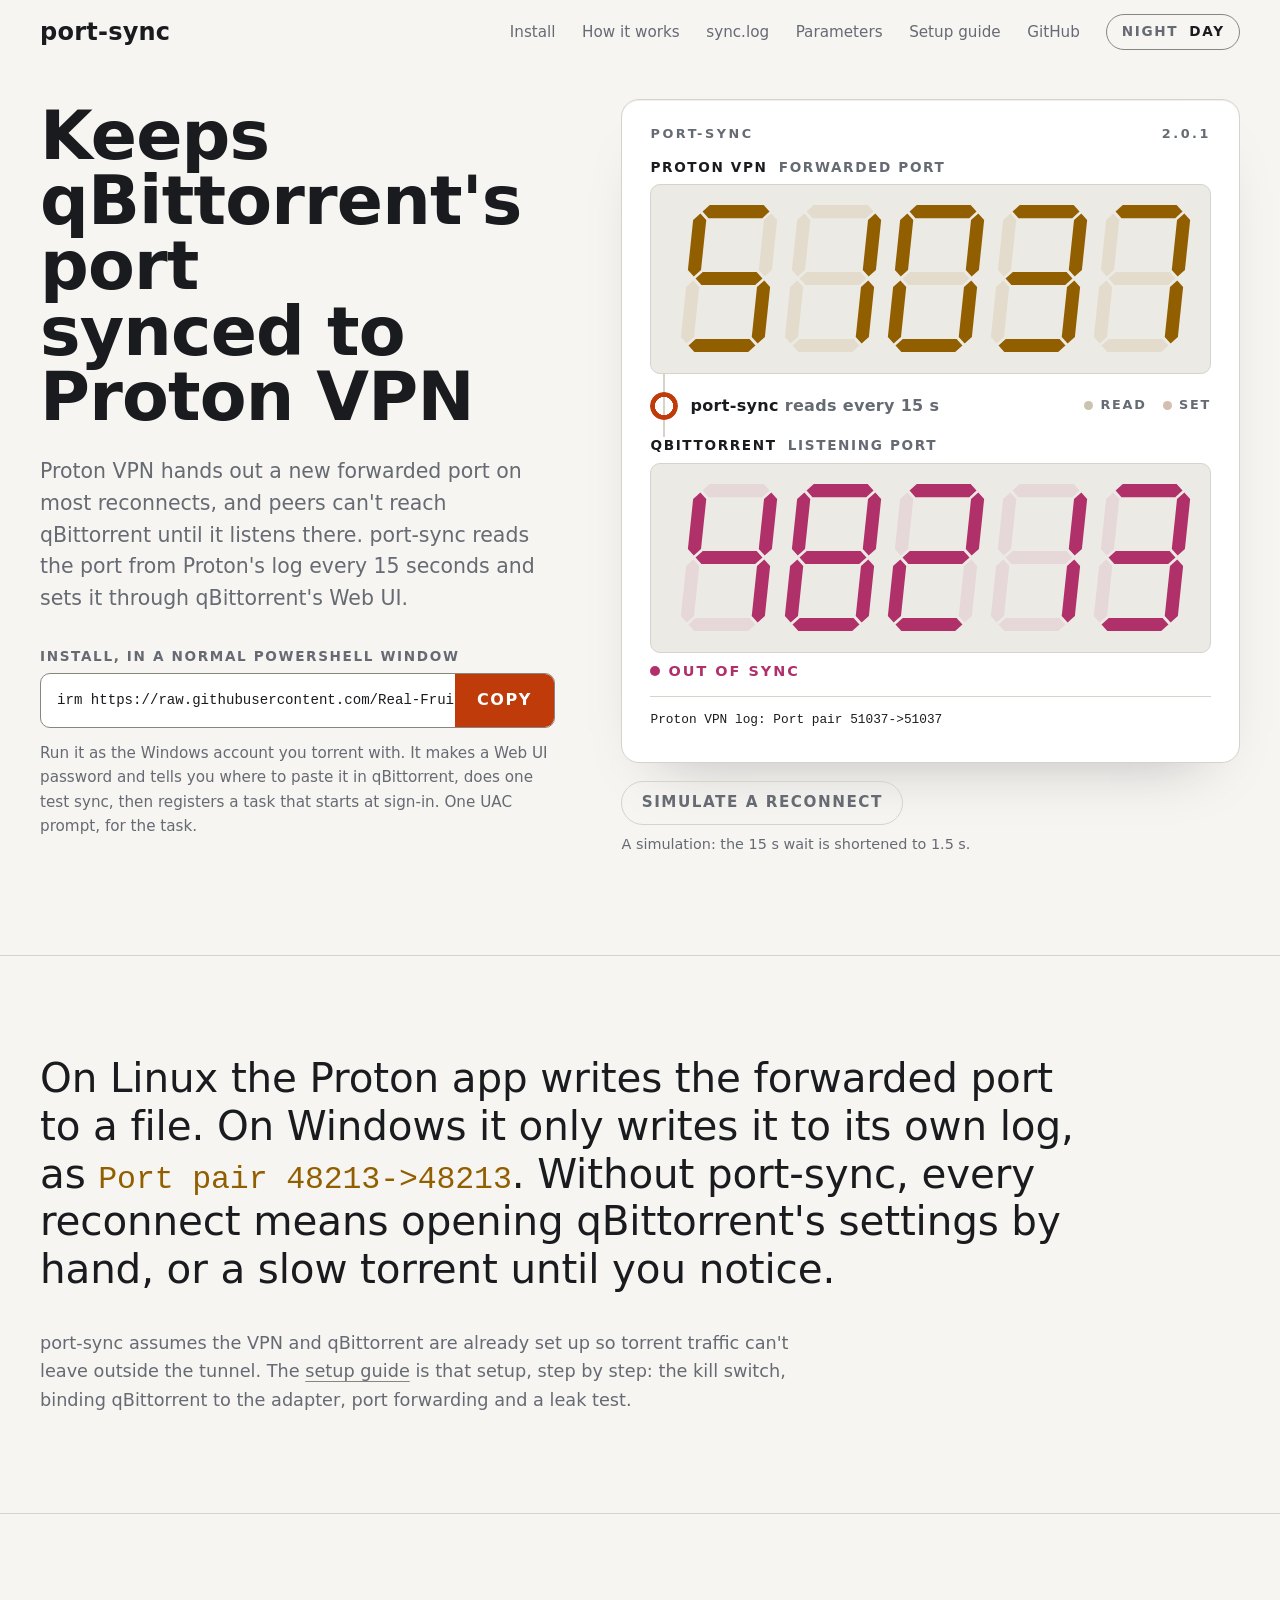
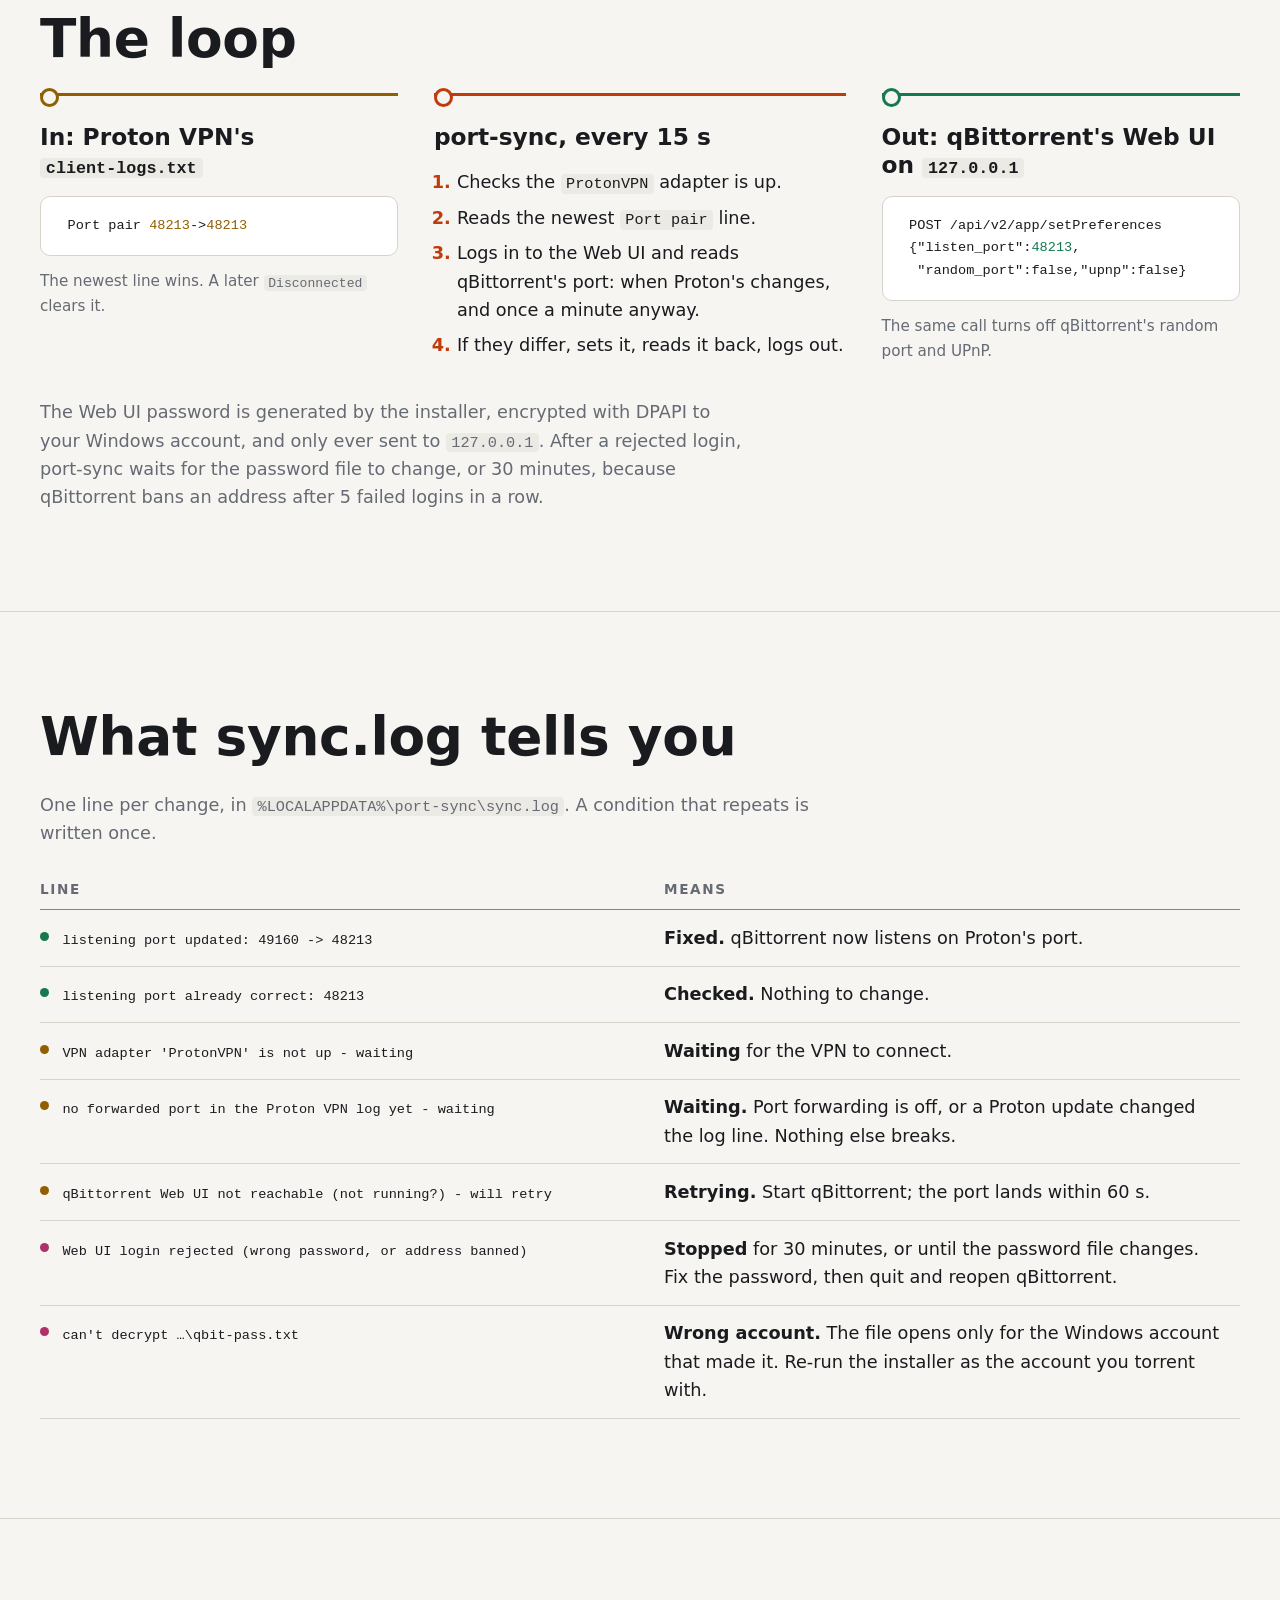
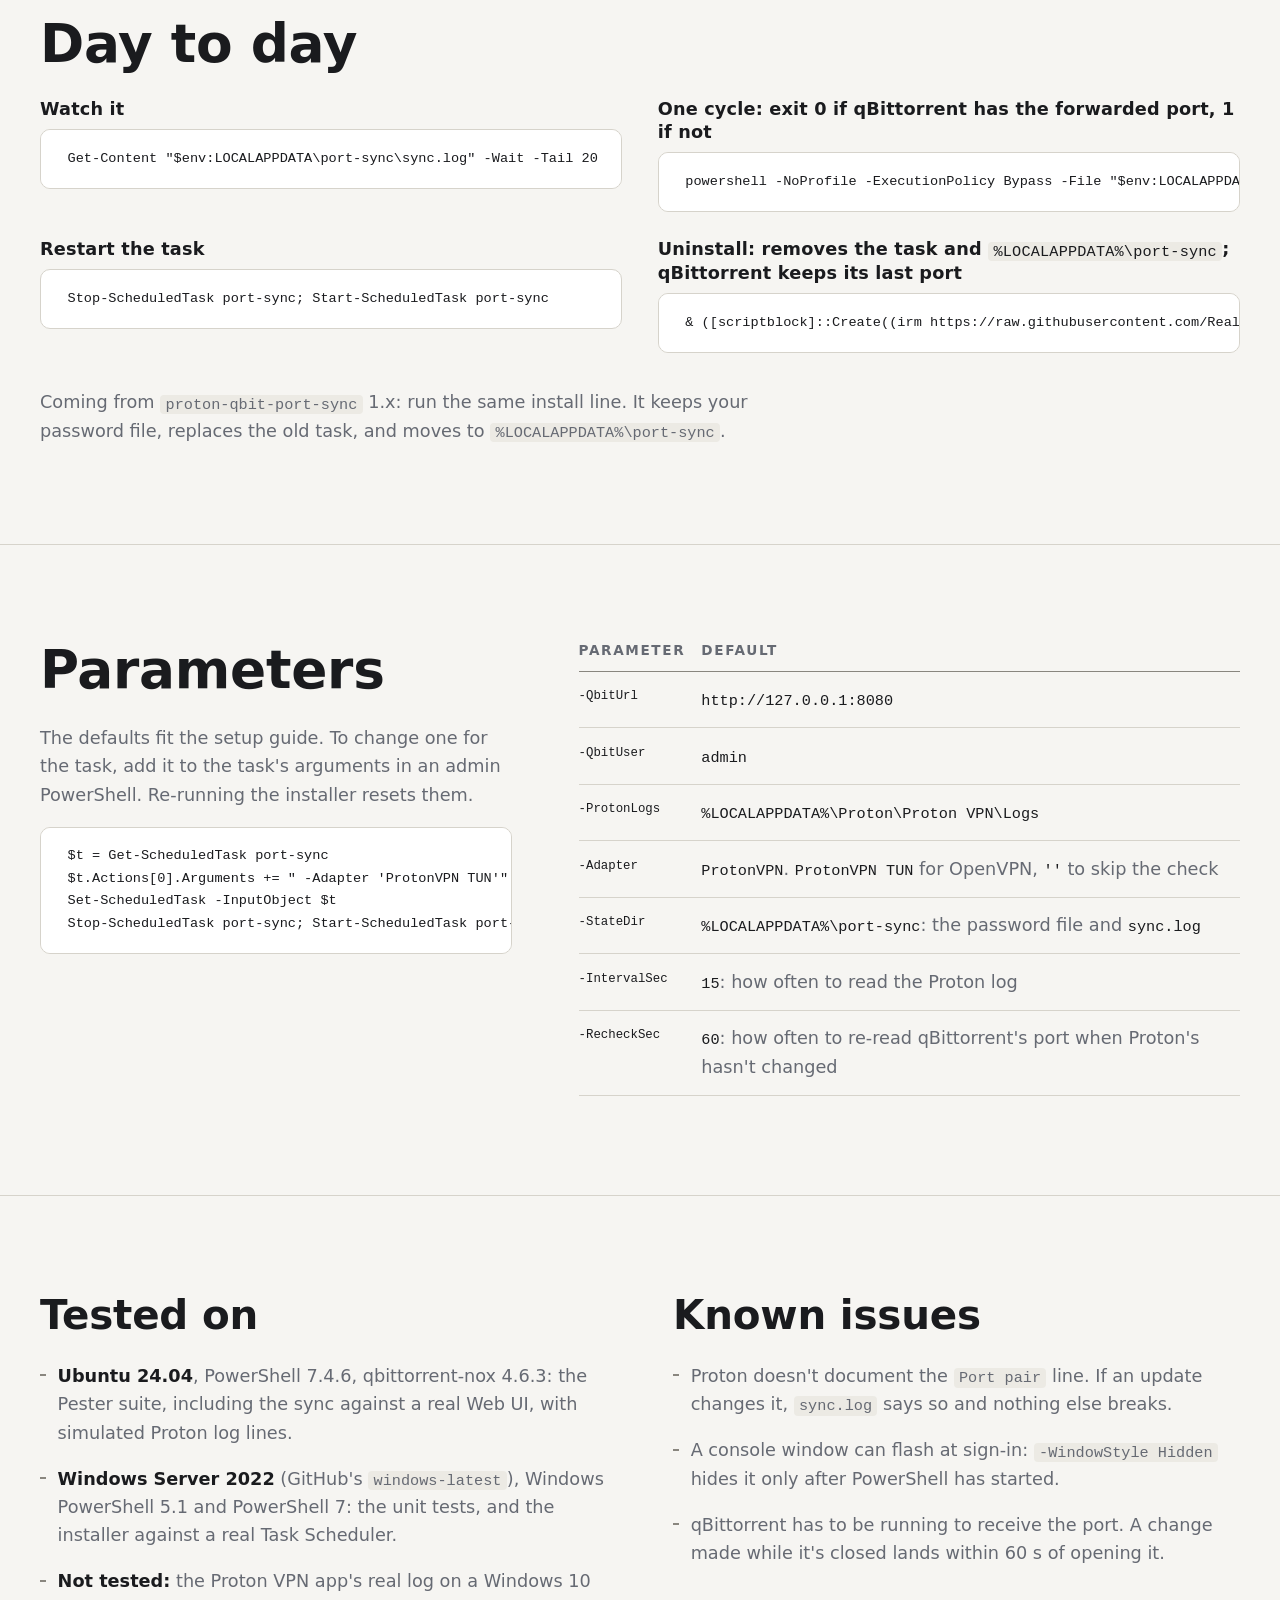
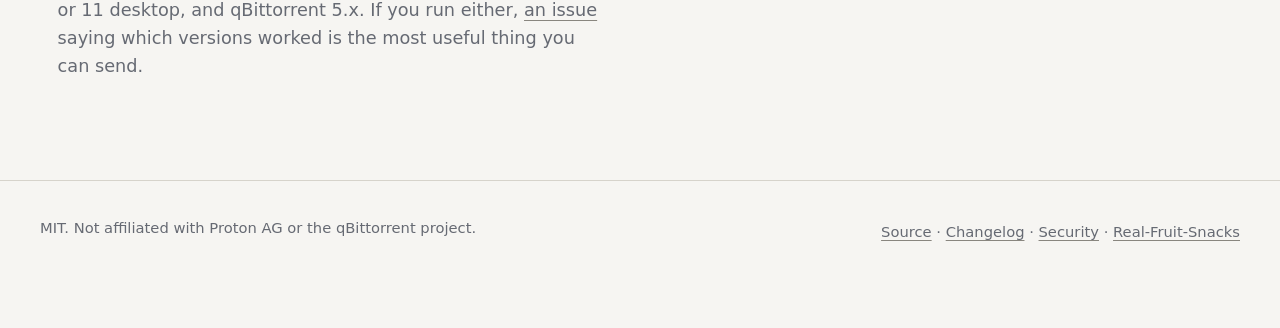
==== docs/index.html @ 22eacd9b "Release 2.0.1 The version is 2.0.1 in port-sync.ps1, on the panel's model label (README SVGs regener" ====
<!DOCTYPE html>
<html lang="en">
<head>
<meta charset="UTF-8">
<meta name="viewport" content="width=device-width, initial-scale=1.0">
<title>port-sync: keeps qBittorrent's port synced to Proton VPN</title>
<meta name="description" content="Proton VPN hands out a new forwarded port on most reconnects. port-sync reads it from the Proton log on Windows every 15 seconds and sets it as qBittorrent's listening port. One install line, one UAC prompt.">
<link rel="canonical" href="https://real-fruit-snacks.github.io/port-sync/">
<meta property="og:title" content="port-sync">
<meta property="og:description" content="Keeps qBittorrent's port synced to Proton VPN">
<meta property="og:type" content="website">
<meta property="og:url" content="https://real-fruit-snacks.github.io/port-sync/">
<meta property="og:image" content="https://real-fruit-snacks.github.io/port-sync/assets/social.png">
<meta property="og:image:width" content="1280">
<meta property="og:image:height" content="640">
<meta property="og:image:alt" content="port-sync's two readouts: Proton VPN's forwarded port 48213 and qBittorrent's listening port 48213, in sync">
<meta name="twitter:card" content="summary_large_image">
<link rel="icon" href="favicon.ico" sizes="32x32">
<link rel="icon" href="icon.svg" type="image/svg+xml">
<link rel="apple-touch-icon" href="apple-touch-icon.png">
<link rel="manifest" href="manifest.webmanifest">
<meta name="theme-color" content="#0C0D10">
<script>
  // A saved theme wins over the system setting. The key is shared with the other RFS pages.
  try { var t = localStorage.getItem('rfs-theme'); if (t === 'nightshift' || t === 'dayshift') document.documentElement.dataset.theme = t; } catch (e) {}
</script>
<link rel="preload" href="fonts/barlow-condensed-latin-600.woff2" as="font" type="font/woff2" crossorigin>
<link rel="preload" href="fonts/barlow-latin-400.woff2" as="font" type="font/woff2" crossorigin>
<link rel="stylesheet" href="styles.css">
</head>
<body>
<a class="skip" href="#install">Skip to the install line</a>

<!-- The seven segments, drawn once; every digit on the page reuses them. -->
<svg width="0" height="0" style="position:absolute" aria-hidden="true"><defs><polygon id="sa" points="6.5,5 11.5,0 52.5,0 57.5,5 52.5,10 11.5,10"/><polygon id="sb" points="59,6.5 64,11.5 64,49.5 59,54.5 54,49.5 54,11.5"/><polygon id="sc" points="59,57.5 64,62.5 64,100.5 59,105.5 54,100.5 54,62.5"/><polygon id="sd" points="6.5,107 11.5,102 52.5,102 57.5,107 52.5,112 11.5,112"/><polygon id="se" points="5,57.5 10,62.5 10,100.5 5,105.5 0,100.5 0,62.5"/><polygon id="sf" points="5,6.5 10,11.5 10,49.5 5,54.5 0,49.5 0,11.5"/><polygon id="sg" points="6.5,56 11.5,51 52.5,51 57.5,56 52.5,61 11.5,61"/></defs></svg>

<header class="top">
  <div class="wrap">
    <a class="name" href="./" aria-label="port-sync, top of the page">port-sync</a>
    <nav aria-label="Page">
      <a href="#install">Install</a>
      <a href="#how">How it works</a>
      <a href="#log">sync.log</a>
      <a href="#config">Parameters</a>
      <a href="https://github.com/Real-Fruit-Snacks/port-sync/blob/main/docs/setup-guide.md">Setup guide</a>
      <a href="https://github.com/Real-Fruit-Snacks/port-sync">GitHub</a>
    </nav>
    <button class="theme" type="button" id="theme"><span class="sr-only">Theme: </span><span class="t-night">Night</span><span class="t-day">Day</span></button>
  </div>
</header>

<main>
<div class="hero">
  <div class="wrap hero-grid">
    <h1>Keeps qBittorrent's port synced to Proton&nbsp;VPN</h1>
    <div class="hero-rest">
      <p class="sub">Proton VPN hands out a new forwarded port on most reconnects, and peers can't reach qBittorrent until it listens there. port-sync reads the port from Proton's log every 15&nbsp;seconds and sets it through qBittorrent's Web&nbsp;UI.</p>

      <div class="install" id="install">
        <p class="install-label">Install, in a normal PowerShell window</p>
        <div class="cmd"><code>irm https://raw.githubusercontent.com/Real-Fruit-Snacks/port-sync/main/install.ps1 | iex</code><button class="copy" type="button" data-copy="irm https://raw.githubusercontent.com/Real-Fruit-Snacks/port-sync/main/install.ps1 | iex">Copy</button></div>
        <p class="install-note">Run it as the Windows account you torrent with. It makes a Web UI password and tells you where to paste it in qBittorrent, does one test sync, then registers a task that starts at sign-in. One UAC prompt, for the task.</p>
      </div>
    </div>

    <figure class="panel" aria-labelledby="panel-cap">
      <div class="plate">
        <p class="model" aria-hidden="true"><span>port-sync</span><span>2.0.1</span></p>

        <div class="readout src">
          <p class="legend"><b>Proton VPN</b> forwarded port</p>
          <div class="window"><span class="digits" id="d-src" aria-hidden="true"><svg class="dg" data-d="4" viewBox="0 0 64 112"><use class="a" href="#sa"/><use class="b" href="#sb"/><use class="c" href="#sc"/><use class="d" href="#sd"/><use class="e" href="#se"/><use class="f" href="#sf"/><use class="g" href="#sg"/></svg><svg class="dg" data-d="8" viewBox="0 0 64 112"><use class="a" href="#sa"/><use class="b" href="#sb"/><use class="c" href="#sc"/><use class="d" href="#sd"/><use class="e" href="#se"/><use class="f" href="#sf"/><use class="g" href="#sg"/></svg><svg class="dg" data-d="2" viewBox="0 0 64 112"><use class="a" href="#sa"/><use class="b" href="#sb"/><use class="c" href="#sc"/><use class="d" href="#sd"/><use class="e" href="#se"/><use class="f" href="#sf"/><use class="g" href="#sg"/></svg><svg class="dg" data-d="1" viewBox="0 0 64 112"><use class="a" href="#sa"/><use class="b" href="#sb"/><use class="c" href="#sc"/><use class="d" href="#sd"/><use class="e" href="#se"/><use class="f" href="#sf"/><use class="g" href="#sg"/></svg><svg class="dg" data-d="3" viewBox="0 0 64 112"><use class="a" href="#sa"/><use class="b" href="#sb"/><use class="c" href="#sc"/><use class="d" href="#sd"/><use class="e" href="#se"/><use class="f" href="#sf"/><use class="g" href="#sg"/></svg></span></div>
        </div>

        <div class="link" aria-hidden="true">
          <span class="wire"><i class="pulse"></i></span>
          <span class="ring" id="ring"></span>
          <span class="link-text"><b>port-sync</b> reads every 15&nbsp;s</span>
          <span class="lamps"><span class="lamp" id="l-read">Read</span><span class="lamp" id="l-set">Set</span></span>
        </div>

        <div class="readout dst" id="dst" data-state="sync">
          <p class="legend"><b>qBittorrent</b> listening port</p>
          <div class="window"><span class="digits" id="d-dst" aria-hidden="true"><svg class="dg" data-d="4" viewBox="0 0 64 112"><use class="a" href="#sa"/><use class="b" href="#sb"/><use class="c" href="#sc"/><use class="d" href="#sd"/><use class="e" href="#se"/><use class="f" href="#sf"/><use class="g" href="#sg"/></svg><svg class="dg" data-d="8" viewBox="0 0 64 112"><use class="a" href="#sa"/><use class="b" href="#sb"/><use class="c" href="#sc"/><use class="d" href="#sd"/><use class="e" href="#se"/><use class="f" href="#sf"/><use class="g" href="#sg"/></svg><svg class="dg" data-d="2" viewBox="0 0 64 112"><use class="a" href="#sa"/><use class="b" href="#sb"/><use class="c" href="#sc"/><use class="d" href="#sd"/><use class="e" href="#se"/><use class="f" href="#sf"/><use class="g" href="#sg"/></svg><svg class="dg" data-d="1" viewBox="0 0 64 112"><use class="a" href="#sa"/><use class="b" href="#sb"/><use class="c" href="#sc"/><use class="d" href="#sd"/><use class="e" href="#se"/><use class="f" href="#sf"/><use class="g" href="#sg"/></svg><svg class="dg" data-d="3" viewBox="0 0 64 112"><use class="a" href="#sa"/><use class="b" href="#sb"/><use class="c" href="#sc"/><use class="d" href="#sd"/><use class="e" href="#se"/><use class="f" href="#sf"/><use class="g" href="#sg"/></svg></span></div>
          <p class="status"><span class="lamp on"></span><span class="w-sync">In sync</span><span class="w-off">Out of sync</span></p>
        </div>

        <p class="tail" id="tail" aria-live="polite"><span class="ts">2026-10-26 09:02:17 [port-sync]</span> listening port already correct: 48213</p>
      </div>
      <figcaption id="panel-cap">
        <span class="sr-only">Proton VPN's forwarded port and qBittorrent's listening port, both <span id="sr-ports">48213</span>. </span>
        <button class="replay" type="button" id="replay">Simulate a reconnect</button>
        <span class="cap-note">A simulation: the 15&nbsp;s wait is shortened to 1.5&nbsp;s.</span>
      </figcaption>
    </figure>
  </div>
</div>

<section id="why" class="why">
  <div class="wrap">
    <h2 class="sr-only">Why it exists</h2>
    <p class="big">On Linux the Proton app writes the forwarded port to a file. On Windows it only writes it to its own log, as <code>Port&nbsp;pair&nbsp;48213-&gt;48213</code>. Without port-sync, every reconnect means opening qBittorrent's settings by hand, or a slow torrent until you notice.</p>
    <p class="aside">port-sync assumes the VPN and qBittorrent are already set up so torrent traffic can't leave outside the tunnel. The <a href="https://github.com/Real-Fruit-Snacks/port-sync/blob/main/docs/setup-guide.md">setup guide</a> is that setup, step by step: the kill switch, binding qBittorrent to the adapter, port forwarding and a leak test.</p>
  </div>
</section>

<section id="how" class="how" aria-labelledby="how-h">
  <div class="wrap">
    <h2 id="how-h">The loop</h2>
    <div class="path">
      <div class="term-in">
        <p class="t-head">In: Proton VPN's <code>client-logs.txt</code></p>
        <pre><code>Port pair <span class="n-src">48213</span>-&gt;<span class="n-src">48213</span></code></pre>
        <p class="t-foot">The newest line wins. A later <code>Disconnected</code> clears it.</p>
      </div>
      <div class="term-mid">
        <p class="t-head">port-sync, every 15&nbsp;s</p>
        <ol>
          <li>Checks the <code>ProtonVPN</code> adapter is up.</li>
          <li>Reads the newest <code>Port pair</code> line.</li>
          <li>Logs in to the Web UI and reads qBittorrent's port: when Proton's changes, and once a minute anyway.</li>
          <li>If they differ, sets it, reads it back, logs out.</li>
        </ol>
      </div>
      <div class="term-out">
        <p class="t-head">Out: qBittorrent's Web UI on <code>127.0.0.1</code></p>
        <pre><code>POST /api/v2/app/setPreferences
{"listen_port":<span class="n-dst">48213</span>,
 "random_port":false,"upnp":false}</code></pre>
        <p class="t-foot">The same call turns off qBittorrent's random port and UPnP.</p>
      </div>
    </div>
    <p class="note">The Web UI password is generated by the installer, encrypted with DPAPI to your Windows account, and only ever sent to <code>127.0.0.1</code>. After a rejected login, port-sync waits for the password file to change, or 30 minutes, because qBittorrent bans an address after 5 failed logins in a row.</p>
  </div>
</section>

<section id="log" class="log" aria-labelledby="log-h">
  <div class="wrap">
    <h2 id="log-h">What sync.log tells you</h2>
    <p class="lede">One line per change, in <code>%LOCALAPPDATA%\port-sync\sync.log</code>. A condition that repeats is written once.</p>
    <table class="alarms">
      <thead><tr><th scope="col">Line</th><th scope="col">Means</th></tr></thead>
      <tbody>
        <tr data-k="ok"><td><code>listening port updated: 49160 -&gt; 48213</code></td><td><b>Fixed.</b> qBittorrent now listens on Proton's port.</td></tr>
        <tr data-k="ok"><td><code>listening port already correct: 48213</code></td><td><b>Checked.</b> Nothing to change.</td></tr>
        <tr data-k="wait"><td><code>VPN adapter 'ProtonVPN' is not up - waiting</code></td><td><b>Waiting</b> for the VPN to connect.</td></tr>
        <tr data-k="wait"><td><code>no forwarded port in the Proton VPN log yet - waiting</code></td><td><b>Waiting.</b> Port forwarding is off, or a Proton update changed the log line. Nothing else breaks.</td></tr>
        <tr data-k="wait"><td><code>qBittorrent Web UI not reachable (not running?) - will retry</code></td><td><b>Retrying.</b> Start qBittorrent; the port lands within 60&nbsp;s.</td></tr>
        <tr data-k="fail"><td><code>Web UI login rejected (wrong password, or address banned)</code></td><td><b>Stopped</b> for 30&nbsp;minutes, or until the password file changes. Fix the password, then quit and reopen qBittorrent.</td></tr>
        <tr data-k="fail"><td><code>can't decrypt …\qbit-pass.txt</code></td><td><b>Wrong account.</b> The file opens only for the Windows account that made it. Re-run the installer as the account you torrent with.</td></tr>
      </tbody>
    </table>
  </div>
</section>

<section id="use" class="use" aria-labelledby="use-h">
  <div class="wrap">
    <h2 id="use-h">Day to day</h2>
    <div class="cmds">
      <div><p>Watch it</p><pre><code>Get-Content "$env:LOCALAPPDATA\port-sync\sync.log" -Wait -Tail 20</code></pre></div>
      <div><p>One cycle: exit 0 if qBittorrent has the forwarded port, 1 if not</p><pre><code>powershell -NoProfile -ExecutionPolicy Bypass -File "$env:LOCALAPPDATA\port-sync\port-sync.ps1" -Once</code></pre></div>
      <div><p>Restart the task</p><pre><code>Stop-ScheduledTask port-sync; Start-ScheduledTask port-sync</code></pre></div>
      <div><p>Uninstall: removes the task and <code>%LOCALAPPDATA%\port-sync</code>; qBittorrent keeps its last port</p><pre><code>&amp; ([scriptblock]::Create((irm https://raw.githubusercontent.com/Real-Fruit-Snacks/port-sync/main/install.ps1))) -Uninstall</code></pre></div>
    </div>
    <p class="note">Coming from <code>proton-qbit-port-sync</code> 1.x: run the same install line. It keeps your password file, replaces the old task, and moves to <code>%LOCALAPPDATA%\port-sync</code>.</p>
  </div>
</section>

<section id="config" class="config" aria-labelledby="config-h">
  <div class="wrap config-grid">
    <div>
      <h2 id="config-h">Parameters</h2>
      <p>The defaults fit the setup guide. To change one for the task, add it to the task's arguments in an admin PowerShell. Re-running the installer resets them.</p>
      <pre><code>$t = Get-ScheduledTask port-sync
$t.Actions[0].Arguments += " -Adapter 'ProtonVPN TUN'"
Set-ScheduledTask -InputObject $t
Stop-ScheduledTask port-sync; Start-ScheduledTask port-sync</code></pre>
    </div>
    <table class="params">
      <thead><tr><th scope="col">Parameter</th><th scope="col">Default</th></tr></thead>
      <tbody>
        <tr><th scope="row"><code>-QbitUrl</code></th><td><code>http://127.0.0.1:8080</code></td></tr>
        <tr><th scope="row"><code>-QbitUser</code></th><td><code>admin</code></td></tr>
        <tr><th scope="row"><code>-ProtonLogs</code></th><td><code>%LOCALAPPDATA%\Proton\Proton VPN\Logs</code></td></tr>
        <tr><th scope="row"><code>-Adapter</code></th><td><code>ProtonVPN</code>. <code>ProtonVPN TUN</code> for OpenVPN, <code>''</code> to skip the check</td></tr>
        <tr><th scope="row"><code>-StateDir</code></th><td><code>%LOCALAPPDATA%\port-sync</code>: the password file and <code>sync.log</code></td></tr>
        <tr><th scope="row"><code>-IntervalSec</code></th><td><code>15</code>: how often to read the Proton log</td></tr>
        <tr><th scope="row"><code>-RecheckSec</code></th><td><code>60</code>: how often to re-read qBittorrent's port when Proton's hasn't changed</td></tr>
      </tbody>
    </table>
  </div>
</section>

<section id="tested" class="tested" aria-labelledby="tested-h">
  <div class="wrap tested-grid">
    <div>
      <h2 id="tested-h">Tested on</h2>
      <ul>
        <li><b>Ubuntu 24.04</b>, PowerShell 7.4.6, qbittorrent-nox 4.6.3: the Pester suite, including the sync against a real Web UI, with simulated Proton log lines.</li>
        <li><b>Windows Server 2022</b> (GitHub's <code>windows-latest</code>), Windows PowerShell 5.1 and PowerShell 7: the unit tests, and the installer against a real Task Scheduler.</li>
        <li><b>Not tested:</b> the Proton VPN app's real log on a Windows 10 or 11 desktop, and qBittorrent 5.x. If you run either, <a href="https://github.com/Real-Fruit-Snacks/port-sync/issues/new/choose">an issue</a> saying which versions worked is the most useful thing you can send.</li>
      </ul>
    </div>
    <div>
      <h2>Known issues</h2>
      <ul>
        <li>Proton doesn't document the <code>Port pair</code> line. If an update changes it, <code>sync.log</code> says so and nothing else breaks.</li>
        <li>A console window can flash at sign-in: <code>-WindowStyle Hidden</code> hides it only after PowerShell has started.</li>
        <li>qBittorrent has to be running to receive the port. A change made while it's closed lands within 60&nbsp;s of opening it.</li>
      </ul>
    </div>
  </div>
</section>
</main>

<footer>
  <div class="wrap">
    <p>MIT. Not affiliated with Proton AG or the qBittorrent project.</p>
    <p><a href="https://github.com/Real-Fruit-Snacks/port-sync">Source</a> · <a href="https://github.com/Real-Fruit-Snacks/port-sync/blob/main/CHANGELOG.md">Changelog</a> · <a href="https://github.com/Real-Fruit-Snacks/port-sync/blob/main/SECURITY.md">Security</a> · <a href="https://real-fruit-snacks.github.io/">Real-Fruit-Snacks</a></p>
  </div>
</footer>

<script src="script.js"></script>
</body>
</html>
---- docs/styles.css ----
/* port-sync project page. The page is the front panel of a process controller: Proton VPN's port is
   the set point, qBittorrent's is the value that has to follow it. Colours are the RFS Nightshift and
   Dayshift values; everything else is this page's own. Decisions: DESIGN.md. */

@font-face { font-family: "Barlow Condensed"; font-weight: 500; font-display: swap; src: url(fonts/barlow-condensed-latin-500.woff2) format("woff2"); }
@font-face { font-family: "Barlow Condensed"; font-weight: 600; font-display: swap; src: url(fonts/barlow-condensed-latin-600.woff2) format("woff2"); }
@font-face { font-family: "Barlow Condensed"; font-weight: 700; font-display: swap; src: url(fonts/barlow-condensed-latin-700.woff2) format("woff2"); }
@font-face { font-family: "Barlow"; font-weight: 400; font-display: swap; src: url(fonts/barlow-latin-400.woff2) format("woff2"); }
@font-face { font-family: "Barlow"; font-weight: 500; font-display: swap; src: url(fonts/barlow-latin-500.woff2) format("woff2"); }
@font-face { font-family: "Barlow"; font-weight: 600; font-display: swap; src: url(fonts/barlow-latin-600.woff2) format("woff2"); }
@font-face { font-family: "DM Mono"; font-weight: 400; font-display: swap; src: url(fonts/dm-mono-latin-400.woff2) format("woff2"); }
@font-face { font-family: "DM Mono"; font-weight: 500; font-display: swap; src: url(fonts/dm-mono-latin-500.woff2) format("woff2"); }

/* ---------- tokens ---------- */
:root {
  /* RFS Nightshift */
  --bg: #0C0D10; --surface: #13151A; --raised: #1A1D24; --glass: #070809;
  --line: #262A33; --line-strong: #636872; --ink: #E8E6E1; --mute: #8A8F99;
  --ember: #FF6A3D; --ember-hover: #FC7951; --ember-press: #F98864; --on-ember: #0C0D10;
  --amber: #FFC247; --mint: #3DDC97; --rasp: #F06292;
  --glow: 1;                                   /* LEDs glow at night only */
  --plate-shadow: 0 40px 90px -40px rgb(0 0 0 / .8);
  color-scheme: dark;

  --display: "Barlow Condensed", "Arial Narrow", sans-serif-condensed, system-ui, sans-serif;
  --text: "Barlow", system-ui, sans-serif;
  --mono: "DM Mono", ui-monospace, "Cascadia Mono", Consolas, monospace;

  /* Type: 16px @360 -> 18px @1440, ratio 1.2 -> 1.333 (scale.mjs) */
  --step-5: clamp(2.4883rem, 1.7395rem + 3.3281vw, 4.7348rem);
  --step-4: clamp(2.0736rem, 1.5808rem + 2.1902vw, 3.552rem);
  --step-3: clamp(1.728rem, 1.4158rem + 1.3877vw, 2.6647rem);
  --step-2: clamp(1.44rem, 1.2537rem + 0.8281vw, 1.999rem);
  --step-1: clamp(1.2rem, 1.1001rem + 0.4439vw, 1.4996rem);
  --step-0: clamp(1rem, 0.9583rem + 0.1852vw, 1.125rem);
  --step--1: clamp(0.8333rem, 0.8298rem + 0.0157vw, 0.844rem);

  --space-2xs: clamp(0.5rem, 0.4792rem + 0.0926vw, 0.5625rem);
  --space-xs: clamp(0.75rem, 0.7188rem + 0.1389vw, 0.8438rem);
  --space-s: clamp(1rem, 0.9583rem + 0.1852vw, 1.125rem);
  --space-m: clamp(1.5rem, 1.4375rem + 0.2778vw, 1.6875rem);
  --space-l: clamp(2rem, 1.9167rem + 0.3704vw, 2.25rem);
  --space-xl: clamp(3rem, 2.875rem + 0.5556vw, 3.375rem);
  --space-l-2xl: clamp(2rem, 1.1667rem + 3.7037vw, 4.5rem);
  --space-xl-3xl: clamp(3rem, 1.75rem + 5.5556vw, 6.75rem);

  --wrap: 1200px; --gutter: clamp(1.25rem, 4vw, 2.5rem);
  --r-plate: 18px; --r-win: 10px; --r-s: 6px;
  --ease: cubic-bezier(.2, .7, .2, 1);
}
/* RFS Dayshift */
:root[data-theme="dayshift"] {
  --bg: #F6F5F2; --surface: #FFFFFF; --raised: #ECEAE4; --glass: #ECEAE4;
  --line: #D6D3CB; --line-strong: #89867F; --ink: #1A1B1E; --mute: #666A73;
  --ember: #C03B0A; --ember-hover: #AC370C; --ember-press: #98330F; --on-ember: #FFFFFF;
  --amber: #925F00; --mint: #15794D; --rasp: #B0306A;
  --glow: 0; --plate-shadow: 0 30px 60px -40px rgb(26 27 30 / .35);
  color-scheme: light;
}
@media (prefers-color-scheme: light) {
  :root:not([data-theme="nightshift"]) {
    --bg: #F6F5F2; --surface: #FFFFFF; --raised: #ECEAE4; --glass: #ECEAE4;
    --line: #D6D3CB; --line-strong: #89867F; --ink: #1A1B1E; --mute: #666A73;
    --ember: #C03B0A; --ember-hover: #AC370C; --ember-press: #98330F; --on-ember: #FFFFFF;
    --amber: #925F00; --mint: #15794D; --rasp: #B0306A;
    --glow: 0; --plate-shadow: 0 30px 60px -40px rgb(26 27 30 / .35);
    color-scheme: light;
  }
}

/* ---------- base ---------- */
* { box-sizing: border-box; }
html { background: var(--bg); -webkit-text-size-adjust: 100%; }
@media (prefers-reduced-motion: no-preference) { html { scroll-behavior: smooth; } }
body { margin: 0; background: var(--bg); color: var(--ink); font: 400 var(--step-0)/1.6 var(--text); -webkit-font-smoothing: antialiased; }
::selection { background: color-mix(in srgb, var(--amber) 35%, transparent); color: var(--ink); }
:focus-visible { outline: 2px solid var(--ember); outline-offset: 3px; border-radius: 3px; }
a { color: inherit; text-decoration: underline; text-decoration-color: var(--line-strong); text-decoration-thickness: 1px; text-underline-offset: .22em; }
@media (hover: hover) { a:hover { text-decoration-color: var(--ember); } }
code, pre { font-family: var(--mono); font-size: .86em; }
:not(pre) > code { background: var(--raised); border-radius: 4px; padding: .05em .35em; }
pre { margin: 0; background: var(--glass); border: 1px solid var(--line); border-radius: var(--r-win); padding: var(--space-s) var(--space-m); overflow-x: auto; line-height: 1.65; font-size: .85rem; }
pre code { font-size: inherit; }
:root[data-theme="dayshift"] pre { background: var(--surface); }
@media (prefers-color-scheme: light) { :root:not([data-theme="nightshift"]) pre { background: var(--surface); } }
h1, h2, h3 { font-family: var(--display); font-weight: 600; line-height: 1; margin: 0; text-wrap: balance; letter-spacing: -0.005em; }
h2 { font-size: var(--step-4); margin-bottom: var(--space-m); }
p { margin: 0 0 var(--space-s); text-wrap: pretty; }
.wrap { max-width: calc(var(--wrap) + 2 * var(--gutter)); margin: 0 auto; padding: 0 var(--gutter); }
.sr-only { position: absolute; width: 1px; height: 1px; padding: 0; margin: -1px; overflow: hidden; clip: rect(0 0 0 0); white-space: nowrap; border: 0; }
.skip { position: absolute; left: var(--space-s); top: -100px; z-index: 20; background: var(--surface); padding: var(--space-2xs) var(--space-s); border: 1px solid var(--line-strong); border-radius: var(--r-s); }
.skip:focus { top: var(--space-xs); }

/* ---------- header ---------- */
.top .wrap { display: flex; align-items: center; gap: var(--space-m); min-height: 64px; }
.top .name { font: 700 1.5rem/1 var(--display); letter-spacing: .01em; text-decoration: none; margin-right: auto; display: inline-flex; align-items: center; min-height: 44px; }
.top nav { display: flex; gap: var(--space-m); }
.top nav a { color: var(--mute); text-decoration: none; font-size: .95rem; display: inline-flex; align-items: center; min-height: 44px; }
@media (hover: hover) { .top nav a:hover { color: var(--ink); } }
.theme { font: 600 .85rem/1 var(--display); letter-spacing: .12em; text-transform: uppercase; color: var(--mute); background: none;
  border: 1px solid var(--line-strong); border-radius: 99px; min-height: 36px; padding: 0 .9rem; display: inline-flex; gap: .7rem; align-items: center; cursor: pointer; }
.theme .t-night { color: var(--ink); }
:root[data-theme="dayshift"] .theme .t-night { color: inherit; } :root[data-theme="dayshift"] .theme .t-day { color: var(--ink); }
@media (prefers-color-scheme: light) { :root:not([data-theme="nightshift"]) .theme .t-night { color: inherit; } :root:not([data-theme="nightshift"]) .theme .t-day { color: var(--ink); } }
@media (hover: hover) { .theme:hover { border-color: var(--ink); } }
@media (max-width: 900px) { .top nav { display: none; } }

/* ---------- hero ---------- */
.hero { padding: var(--space-l) 0 var(--space-xl-3xl); }
/* desktop: headline and install on the left, the panel on the right; phone: headline, panel, install */
.hero-grid { display: grid; grid-template-columns: minmax(0, 5fr) minmax(0, 6fr); grid-template-areas: "h panel" "rest panel"; grid-template-rows: 1fr auto;
  column-gap: var(--space-l-2xl); }
.hero h1 { grid-area: h; align-self: end; font-size: clamp(2.6rem, 1.3rem + 3.7vw, 4.7rem); line-height: .96; letter-spacing: -0.012em; }
.hero-rest { grid-area: rest; }
.hero .panel { grid-area: panel; align-self: center; }
.sub { font-size: clamp(1.1rem, 1rem + .35vw, 1.3rem); line-height: 1.55; color: var(--mute); margin: var(--space-m) 0 var(--space-l); max-width: 32em; }
.install-label { font: 600 .85rem/1 var(--display); letter-spacing: .12em; text-transform: uppercase; color: var(--mute); margin-bottom: var(--space-2xs); }
.cmd { display: flex; align-items: stretch; background: var(--glass); border: 1px solid var(--line-strong); border-radius: var(--r-win); overflow: hidden; }
:root[data-theme="dayshift"] .cmd { background: var(--surface); }
@media (prefers-color-scheme: light) { :root:not([data-theme="nightshift"]) .cmd { background: var(--surface); } }
.cmd code { flex: 1; min-width: 0; overflow-x: auto; white-space: nowrap; padding: .95rem 1rem; font-size: .88rem; background: none; border-radius: 0; scrollbar-width: thin; }
.copy { flex: none; font: 600 1rem/1 var(--display); letter-spacing: .1em; text-transform: uppercase; color: var(--on-ember); background: var(--ember); border: 0; padding: 0 1.4rem; min-height: 48px; cursor: pointer;
  transition: background-color 150ms var(--ease); }
@media (hover: hover) { .copy:hover { background: var(--ember-hover); } }
.copy:active { background: var(--ember-press); }
.install-note { font-size: .95rem; color: var(--mute); margin-top: var(--space-xs); max-width: 40em; }

/* ---------- the panel ---------- */
.panel { margin: 0; min-width: 0; }
.plate { background: var(--raised); border: 1px solid var(--line); border-radius: var(--r-plate); padding: clamp(14px, 2.2vw, 28px); box-shadow: var(--plate-shadow), inset 0 1px 0 color-mix(in srgb, var(--ink) 7%, transparent); }
:root[data-theme="dayshift"] .plate { background: var(--surface); }
@media (prefers-color-scheme: light) { :root:not([data-theme="nightshift"]) .plate { background: var(--surface); } }
.model { display: flex; justify-content: space-between; font: 700 .8rem/1 var(--display); letter-spacing: .2em; text-transform: uppercase; color: var(--mute); margin: 0 0 var(--space-s); }
.legend { font: 600 .85rem/1.2 var(--display); letter-spacing: .12em; text-transform: uppercase; color: var(--mute); margin: 0 0 .55rem; }
.legend b { color: var(--ink); font-weight: 700; margin-right: .35em; }
.window { container-type: inline-size; background: var(--glass); border: 1px solid var(--line); border-radius: var(--r-win); padding: clamp(12px, 1.6vw, 24px) clamp(14px, 2vw, 28px);
  box-shadow: inset 0 2px 10px rgb(0 0 0 / calc(.45 * var(--glow))); }
.readout { --lit: var(--amber); }
.dst[data-state="sync"] { --lit: var(--mint); }
.dst[data-state="off"] { --lit: var(--rasp); }
.digits { display: flex; justify-content: flex-end; gap: .13em; font-size: calc(100cqi / 3.45); line-height: 0; --ghost: color-mix(in srgb, var(--lit) calc(10% - 5% * var(--glow)), var(--glass));
  filter: drop-shadow(0 0 calc(.05em * var(--glow)) color-mix(in srgb, var(--lit) calc(60% * var(--glow)), transparent)); }
.dg { width: .5714em; height: 1em; overflow: visible; transform: skewX(-6deg); }
.dg use { fill: var(--ghost); transition: fill 90ms linear; }
.dg[data-d="0"] :is(.a,.b,.c,.d,.e,.f), .dg[data-d="1"] :is(.b,.c), .dg[data-d="2"] :is(.a,.b,.g,.e,.d), .dg[data-d="3"] :is(.a,.b,.g,.c,.d),
.dg[data-d="4"] :is(.f,.g,.b,.c), .dg[data-d="5"] :is(.a,.f,.g,.c,.d), .dg[data-d="6"] :is(.a,.f,.g,.e,.c,.d), .dg[data-d="7"] :is(.a,.b,.c),
.dg[data-d="8"] use, .dg[data-d="9"] :is(.a,.b,.c,.d,.f,.g) { fill: var(--lit); }

/* between the two readouts: the wire, the 15 s ring, the lamps */
.link { position: relative; display: flex; align-items: center; gap: .75rem; padding: var(--space-s) 0 var(--space-s) 0; }
.wire { position: absolute; left: 13px; top: 0; bottom: 0; width: 2px; background: var(--line); overflow: hidden; }
.pulse { position: absolute; left: 0; right: 0; top: -40%; height: 40%; background: linear-gradient(transparent, var(--ember)); opacity: 0; }
.ring { position: relative; flex: none; width: 28px; height: 28px; border-radius: 50%; --p: 1;
  background: conic-gradient(var(--ember) calc(var(--p) * 360deg), var(--line) 0); -webkit-mask: radial-gradient(closest-side, transparent 64%, #000 66%); mask: radial-gradient(closest-side, transparent 64%, #000 66%); }
.link-text { font: 600 1rem/1.2 var(--display); letter-spacing: .02em; color: var(--mute); }
.link-text b { color: var(--ink); font-weight: 700; }
.lamps { margin-left: auto; display: flex; gap: 1rem; }
.lamp { display: inline-flex; align-items: center; gap: .45rem; font: 600 .8rem/1 var(--display); letter-spacing: .14em; text-transform: uppercase; color: var(--mute); --on: var(--amber); }
.lamp::before { content: ""; width: 9px; height: 9px; border-radius: 50%; background: color-mix(in srgb, var(--on) 14%, var(--line)); transition: background-color 120ms linear, box-shadow 120ms linear; }
.lamp.on { color: var(--ink); }
.lamp.on::before { background: var(--on); box-shadow: 0 0 calc(8px * var(--glow)) color-mix(in srgb, var(--on) 80%, transparent); }
#l-set { --on: var(--ember); }
.status { display: flex; align-items: center; gap: .5rem; margin: .7rem 0 0; font: 700 .9rem/1 var(--display); letter-spacing: .14em; text-transform: uppercase; color: var(--lit); }
.status .lamp { --on: var(--lit); }
.status .lamp::before { width: 10px; height: 10px; }
.dst .w-off, .dst[data-state="off"] .w-sync { display: none; } .dst[data-state="off"] .w-off { display: inline; }
.tail { font: 400 .8rem/1.5 var(--mono); color: var(--ink); margin: var(--space-s) 0 0; padding-top: var(--space-xs); border-top: 1px solid var(--line); min-height: 3em; overflow-wrap: anywhere; }
.tail .ts { color: var(--mute); }
.panel figcaption { display: flex; flex-wrap: wrap; align-items: center; gap: .5rem 1rem; margin-top: var(--space-s); }
.replay { font: 600 .95rem/1 var(--display); letter-spacing: .1em; text-transform: uppercase; color: var(--ink); background: transparent; border: 1px solid var(--line-strong); border-radius: 99px;
  min-height: 44px; padding: 0 1.2rem; cursor: pointer; transition: border-color 150ms var(--ease); }
@media (hover: hover) { .replay:hover { border-color: var(--ink); } }
.replay:disabled { cursor: default; color: var(--mute); border-color: var(--line); }
.cap-note { font-size: .9rem; color: var(--mute); }

/* sequence states, set by script.js */
@media (prefers-reduced-motion: no-preference) {
  .ring.scan { animation: scan var(--scan, 1500ms) linear both; }
  .pulse.go { animation: pulse 420ms var(--ease) both; }
  .src .window.bump { animation: bump 500ms var(--ease); }
}
@property --p { syntax: "<number>"; inherits: false; initial-value: 1; }
@keyframes scan { from { --p: 0; } to { --p: 1; } }
@keyframes pulse { 0% { top: -40%; opacity: 1; } 100% { top: 100%; opacity: 1; } }
@keyframes bump { 0% { border-color: var(--amber); } 100% { border-color: var(--line); } }

/* ---------- sections ---------- */
main > section { padding: var(--space-xl-3xl) 0; border-top: 1px solid var(--line); }
.lede { color: var(--mute); max-width: 44em; margin-bottom: var(--space-l); }
.note { color: var(--mute); max-width: 40em; margin: var(--space-l) 0 0; }

.why .big { font: 500 var(--step-3)/1.18 var(--display); max-width: 26em; margin: 0; letter-spacing: -0.003em; }
.why .big code { font-size: .78em; background: none; color: var(--amber); padding: 0; }
.why .aside { color: var(--mute); max-width: 44em; margin: var(--space-l) 0 0; }

/* the loop: in, port-sync, out, joined by one wire */
.path { display: grid; grid-template-columns: minmax(0, 1fr) minmax(0, 1.15fr) minmax(0, 1fr); gap: var(--space-l); position: relative; }
.path > div { position: relative; padding-top: var(--space-m); border-top: 3px solid var(--c); }
.term-in { --c: var(--amber); } .term-mid { --c: var(--ember); } .term-out { --c: var(--mint); }
.path > div::before { content: ""; position: absolute; top: -8px; left: 0; width: 13px; height: 13px; border-radius: 50%; background: var(--bg); border: 3px solid var(--c); }
.t-head { font: 600 var(--step-1)/1.2 var(--display); margin-bottom: var(--space-s); }
.t-head code { font-size: .72em; }
.t-foot { color: var(--mute); font-size: .95rem; margin: var(--space-xs) 0 0; }
.path ol { margin: 0; padding-left: 1.3em; display: grid; gap: .45rem; }
.path ol li::marker { font: 600 1em var(--display); color: var(--ember); }
.n-src { color: var(--amber); } .n-dst { color: var(--mint); }
@media (max-width: 900px) { .path { grid-template-columns: minmax(0, 1fr); gap: var(--space-xl); } }

/* sync.log lines */
table { width: 100%; border-collapse: collapse; }
th { text-align: left; font: 600 .85rem/1 var(--display); letter-spacing: .12em; text-transform: uppercase; color: var(--mute); padding: 0 1rem .8rem 0; border-bottom: 1px solid var(--line-strong); }
td, tbody th { padding: .85rem 1rem .85rem 0; border-bottom: 1px solid var(--line); vertical-align: top; }
.alarms td:first-child { width: 52%; padding-left: 1.4rem; position: relative; }
.alarms td:first-child::before { content: ""; position: absolute; left: 0; top: 1.35rem; width: 9px; height: 9px; border-radius: 50%; background: var(--k); }
.alarms [data-k="ok"] { --k: var(--mint); } .alarms [data-k="wait"] { --k: var(--amber); } .alarms [data-k="fail"] { --k: var(--rasp); }
.alarms code { background: none; padding: 0; font-size: .85rem; overflow-wrap: anywhere; }
.alarms b { font-weight: 600; }
@media (max-width: 700px) {
  .alarms thead { position: absolute; width: 1px; height: 1px; overflow: hidden; clip: rect(0 0 0 0); }
  .alarms, .alarms tbody, .alarms tr, .alarms td { display: block; width: auto !important; }
  .alarms tr { border-bottom: 1px solid var(--line); padding: .8rem 0; }
  .alarms td { border: 0; padding: .1rem 0 .1rem 1.4rem; }
  .alarms td:first-child::before { top: .55rem; }
}

.cmds { display: grid; grid-template-columns: repeat(2, minmax(0, 1fr)); gap: var(--space-m) var(--space-l); }
.cmds p { font: 600 var(--step-0)/1.3 var(--display); letter-spacing: .01em; margin-bottom: .5rem; }
.cmds p code { font-family: var(--mono); font-weight: 400; }
@media (max-width: 800px) { .cmds { grid-template-columns: minmax(0, 1fr); } }

.config-grid, .tested-grid { display: grid; grid-template-columns: minmax(0, 5fr) minmax(0, 7fr); gap: var(--space-l-2xl); align-items: start; }
.config-grid p { color: var(--mute); }
.params tbody th { font: 400 .9rem/1.4 var(--mono); letter-spacing: 0; text-transform: none; color: var(--ink); white-space: nowrap; border-bottom: 1px solid var(--line); }
.params tbody th code, .params td code { background: none; padding: 0; }
.params td { color: var(--mute); }
.params td code { color: var(--ink); }
.tested-grid { grid-template-columns: minmax(0, 1fr) minmax(0, 1fr); }
.tested h2 { font-size: var(--step-3); }
.tested ul { margin: 0; padding: 0; list-style: none; display: grid; gap: var(--space-s); }
.tested li { padding-left: 1.1rem; position: relative; color: var(--mute); }
.tested li::before { content: ""; position: absolute; left: 0; top: .7em; width: 6px; height: 2px; background: var(--line-strong); }
.tested li b { color: var(--ink); font-weight: 600; }
@media (max-width: 900px) { .config-grid, .tested-grid { grid-template-columns: minmax(0, 1fr); } }

footer { border-top: 1px solid var(--line); padding: var(--space-l) 0 var(--space-xl); color: var(--mute); font-size: .92rem; }
footer .wrap { display: flex; flex-wrap: wrap; justify-content: space-between; gap: .5rem 2rem; }
footer p { margin: 0; }
footer a { display: inline-flex; min-height: 32px; align-items: center; }

/* ---------- small screens ---------- */
@media (max-width: 900px) {
  .hero-grid { grid-template-columns: minmax(0, 1fr); grid-template-areas: "h" "panel" "rest"; grid-template-rows: auto; }
  .hero .panel { margin-top: var(--space-l); }
  .panel { max-width: 640px; }
}
@media (max-width: 480px) {
  .lamps { gap: .7rem; }
  .link-text { font-size: .92rem; }
  .cmd { flex-direction: column; }
  .copy { min-height: 46px; }
}

@media print { .top, .replay, .copy { display: none !important; } body { background: #fff; color: #000; } }
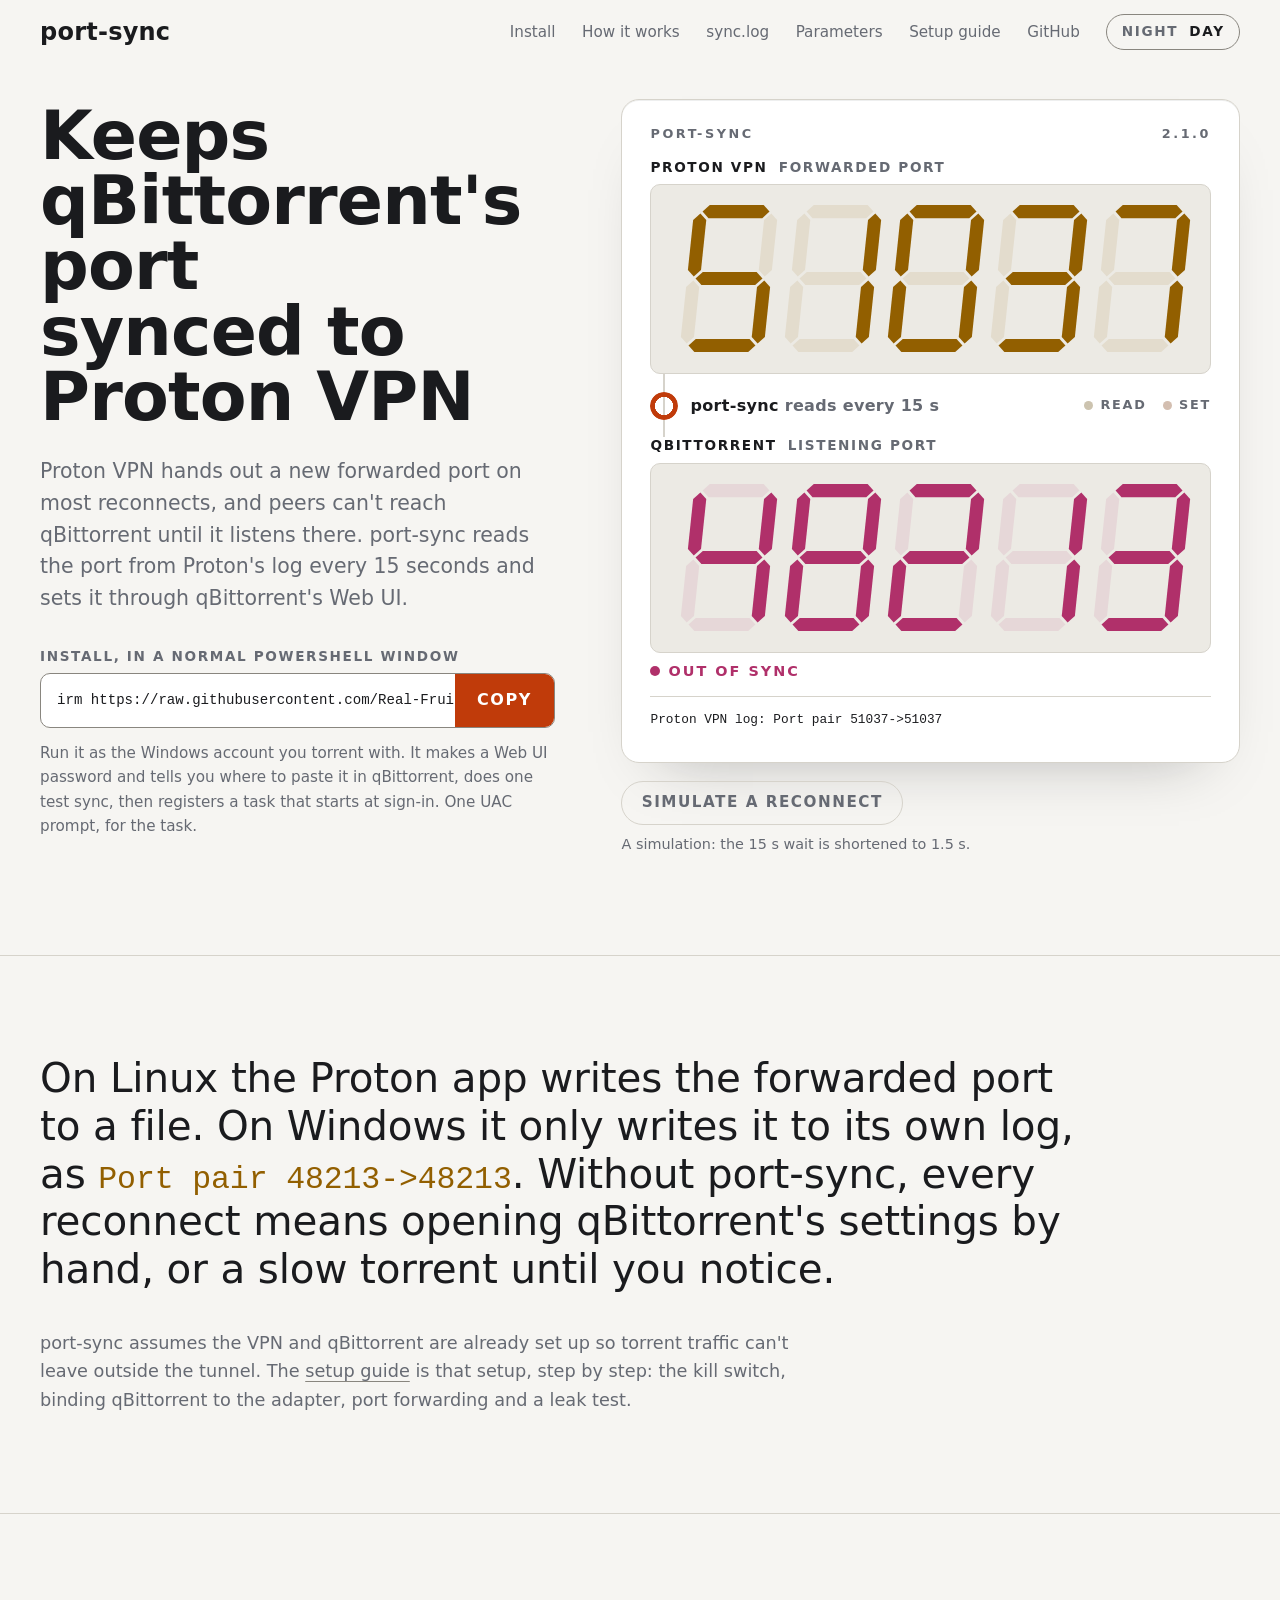
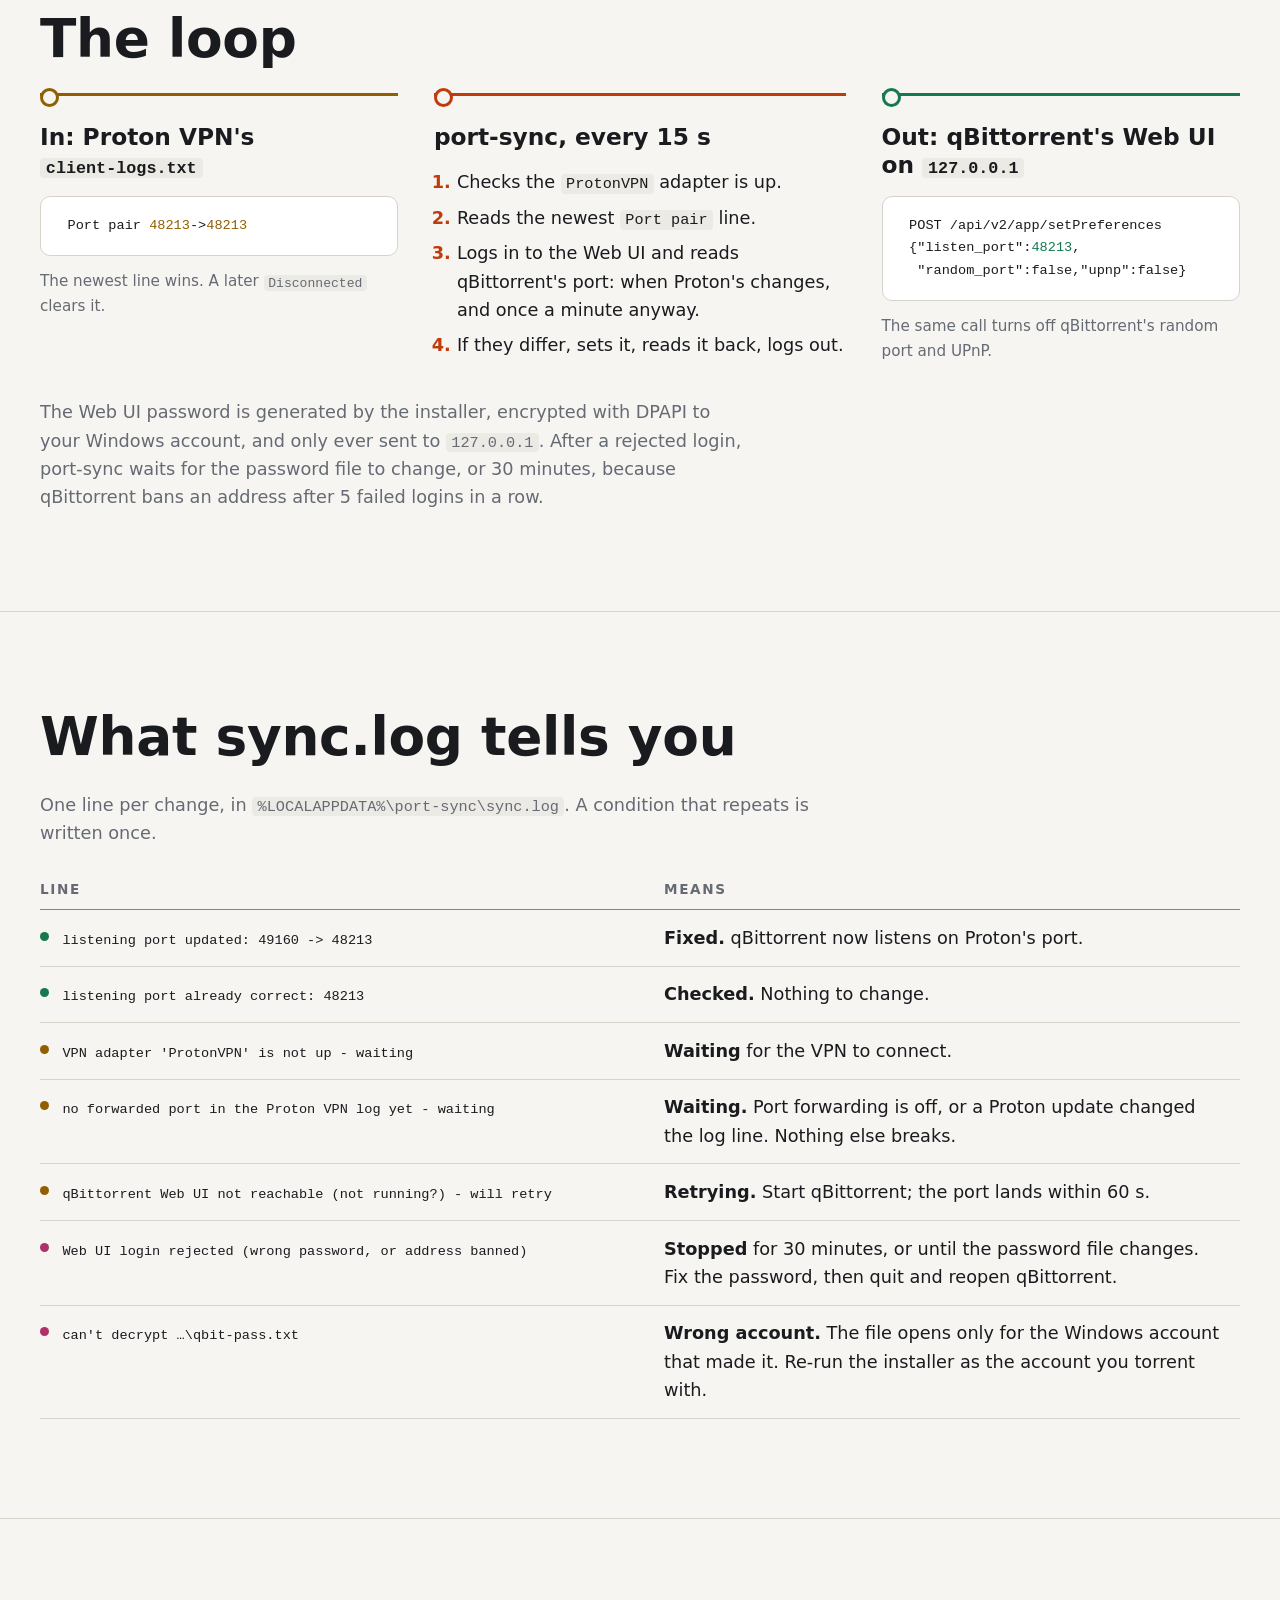
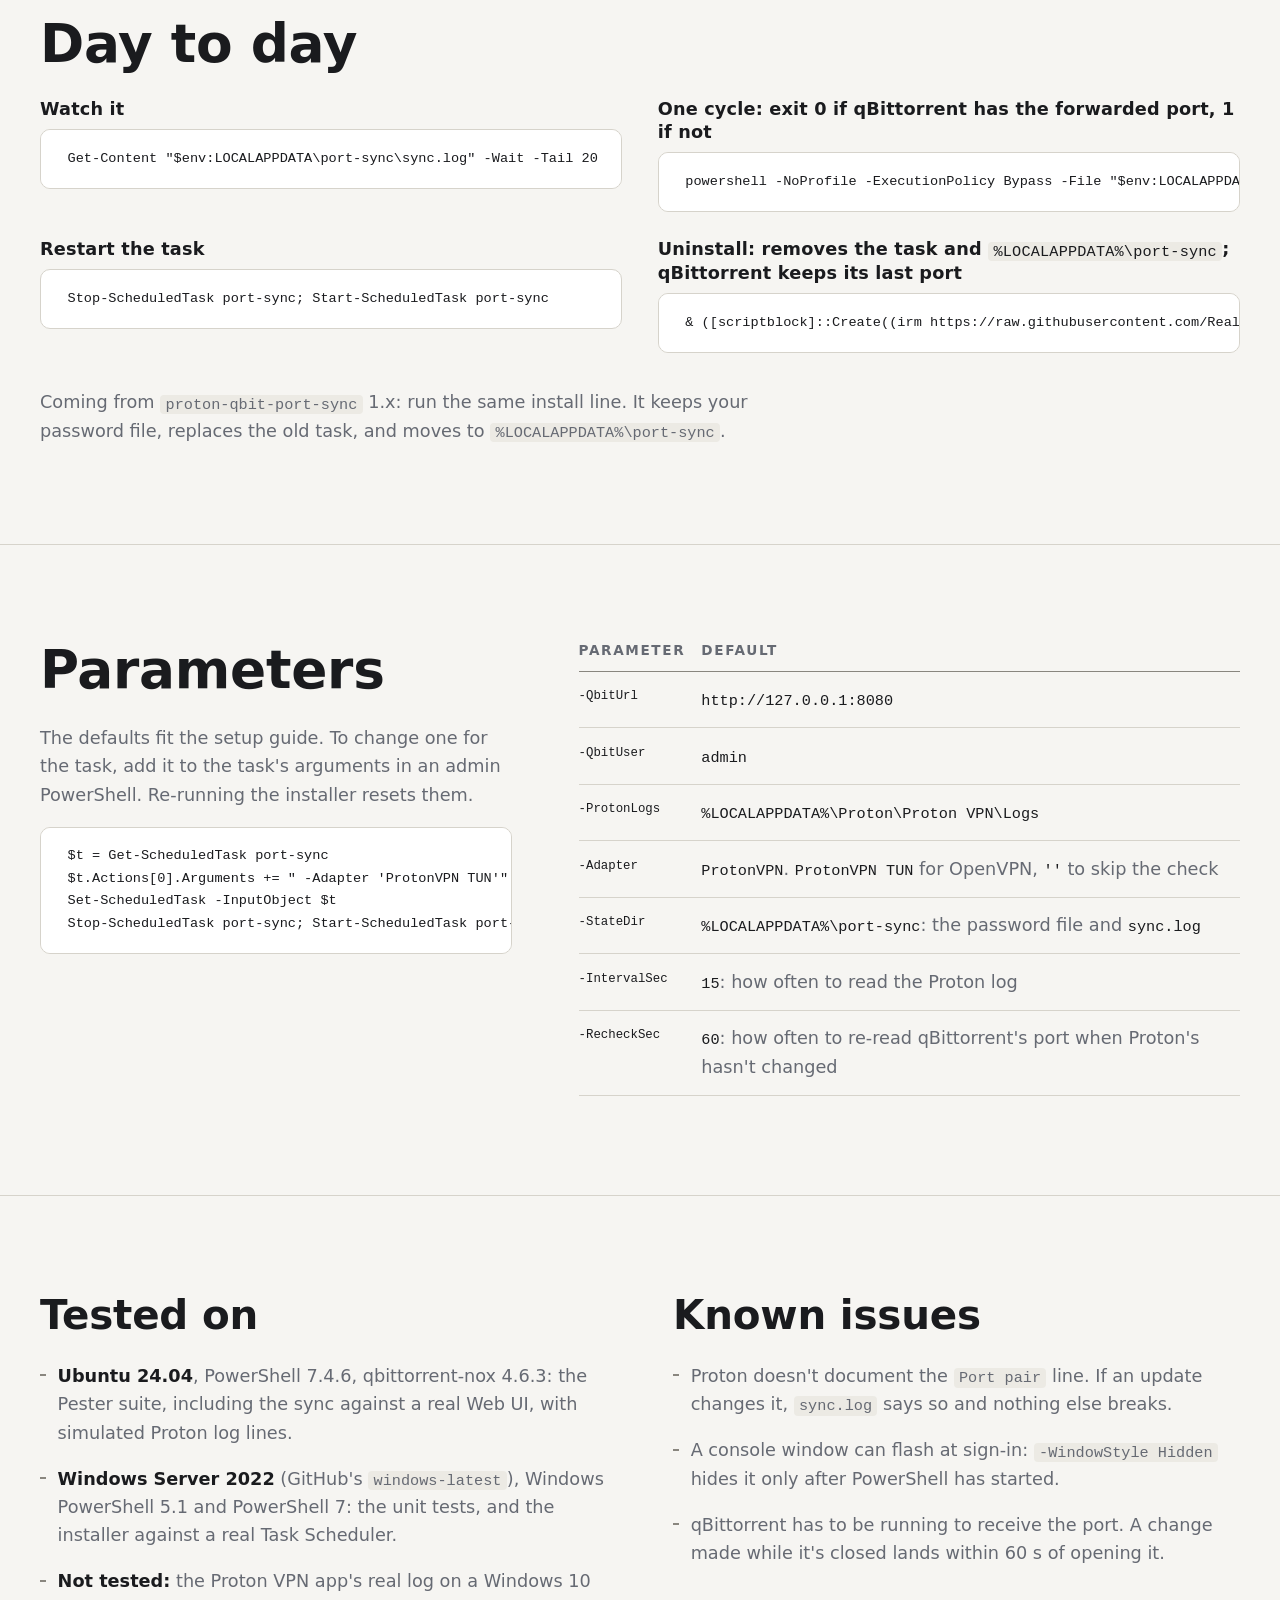
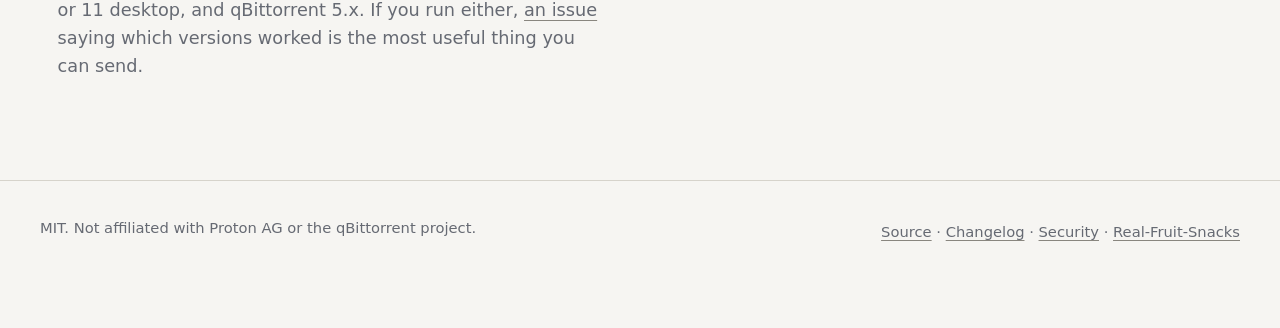
==== commit 6fa05a78: "Release 2.1.0 The version is 2.1.0 in port-sync.ps1, on the panel's model label (README SVGs regener" ====
--- a/docs/index.html
+++ b/docs/index.html
@@ -65,7 +65,7 @@
 
     <figure class="panel" aria-labelledby="panel-cap">
       <div class="plate">
-        <p class="model" aria-hidden="true"><span>port-sync</span><span>2.0.1</span></p>
+        <p class="model" aria-hidden="true"><span>port-sync</span><span>2.1.0</span></p>
 
         <div class="readout src">
           <p class="legend"><b>Proton VPN</b> forwarded port</p>
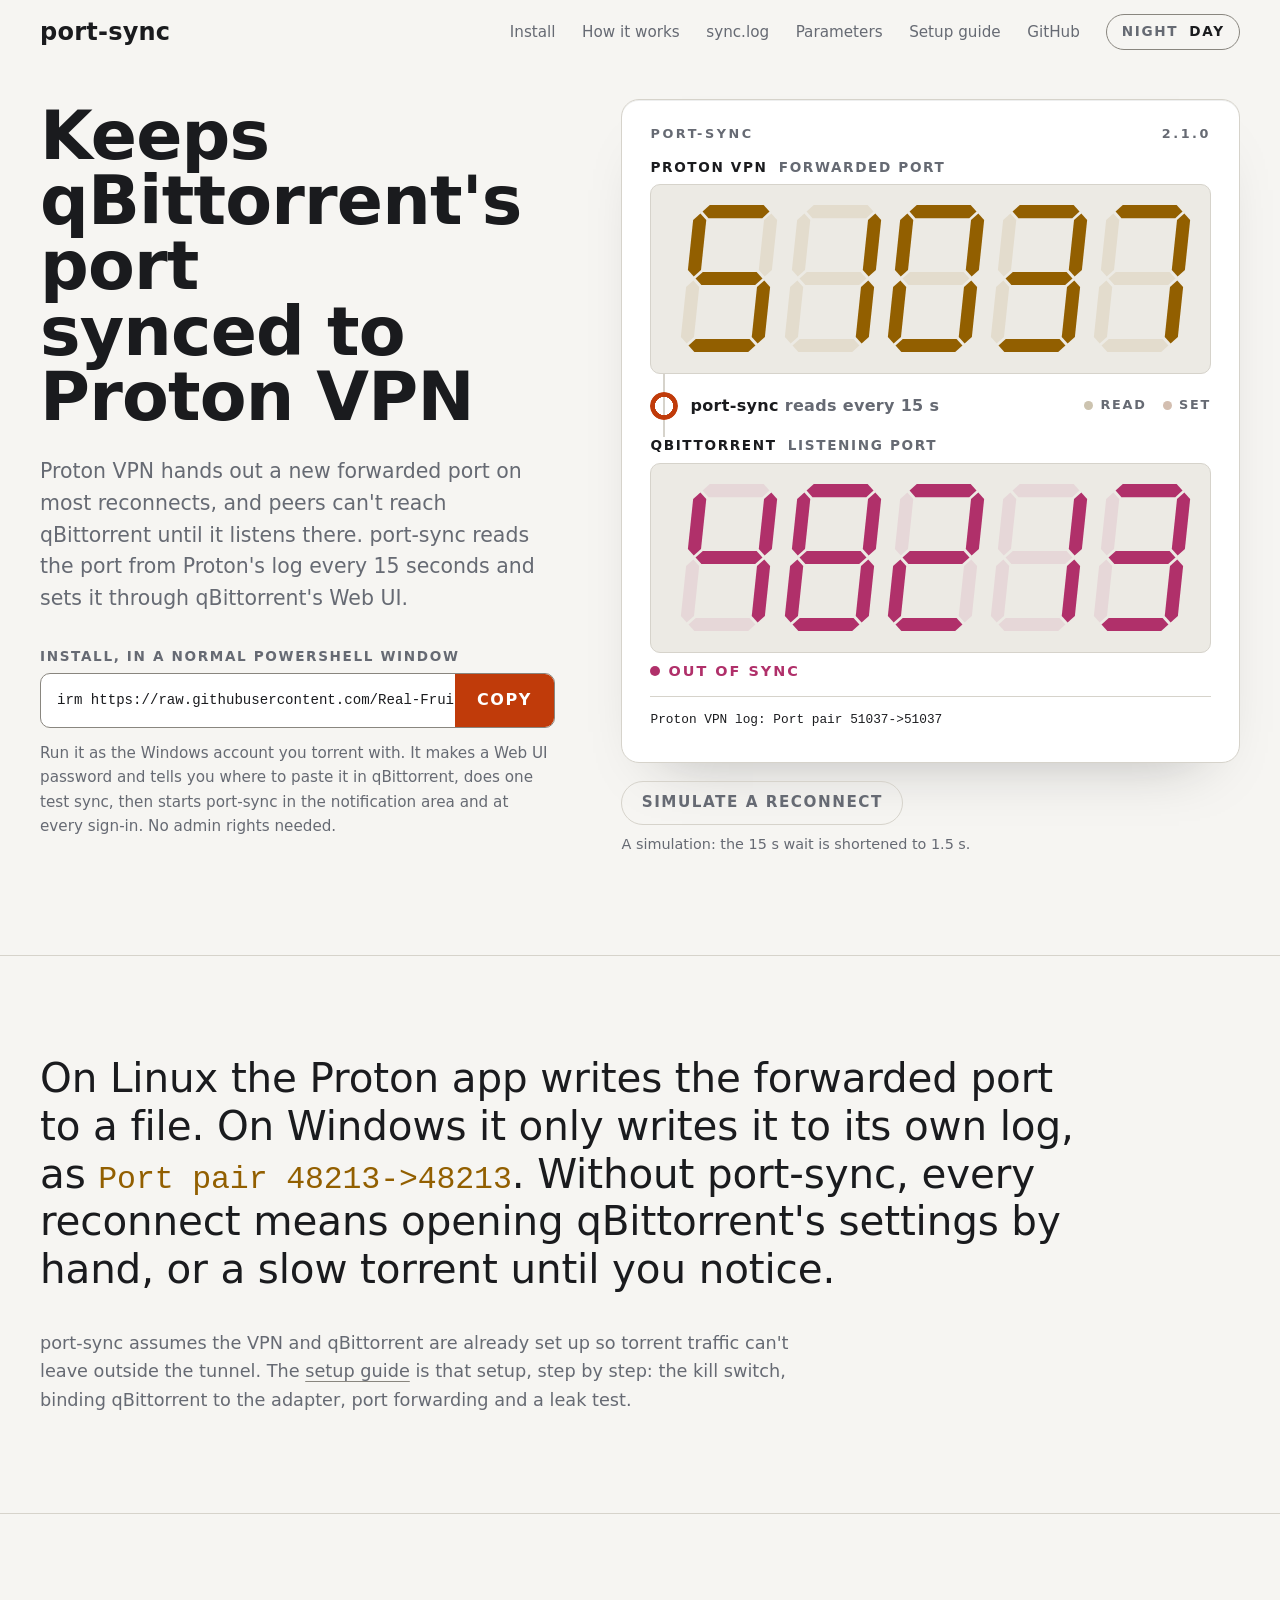
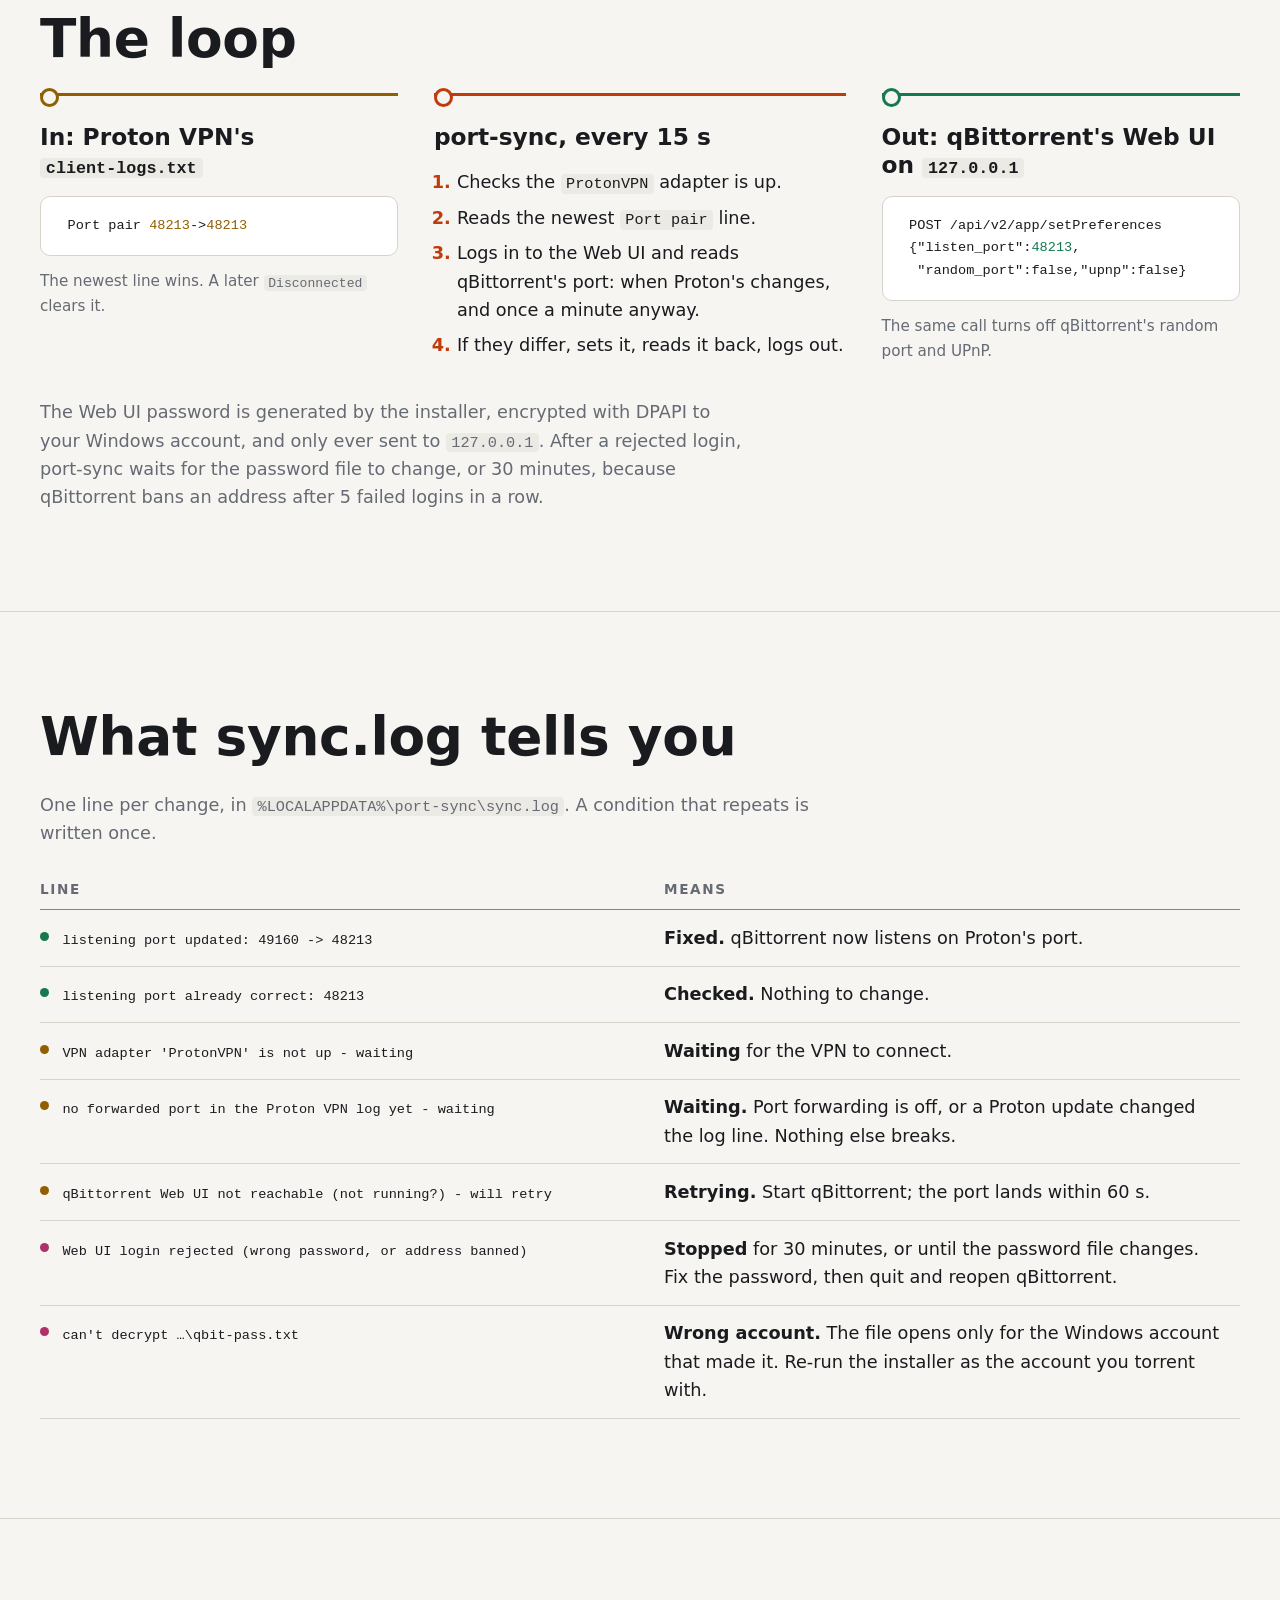
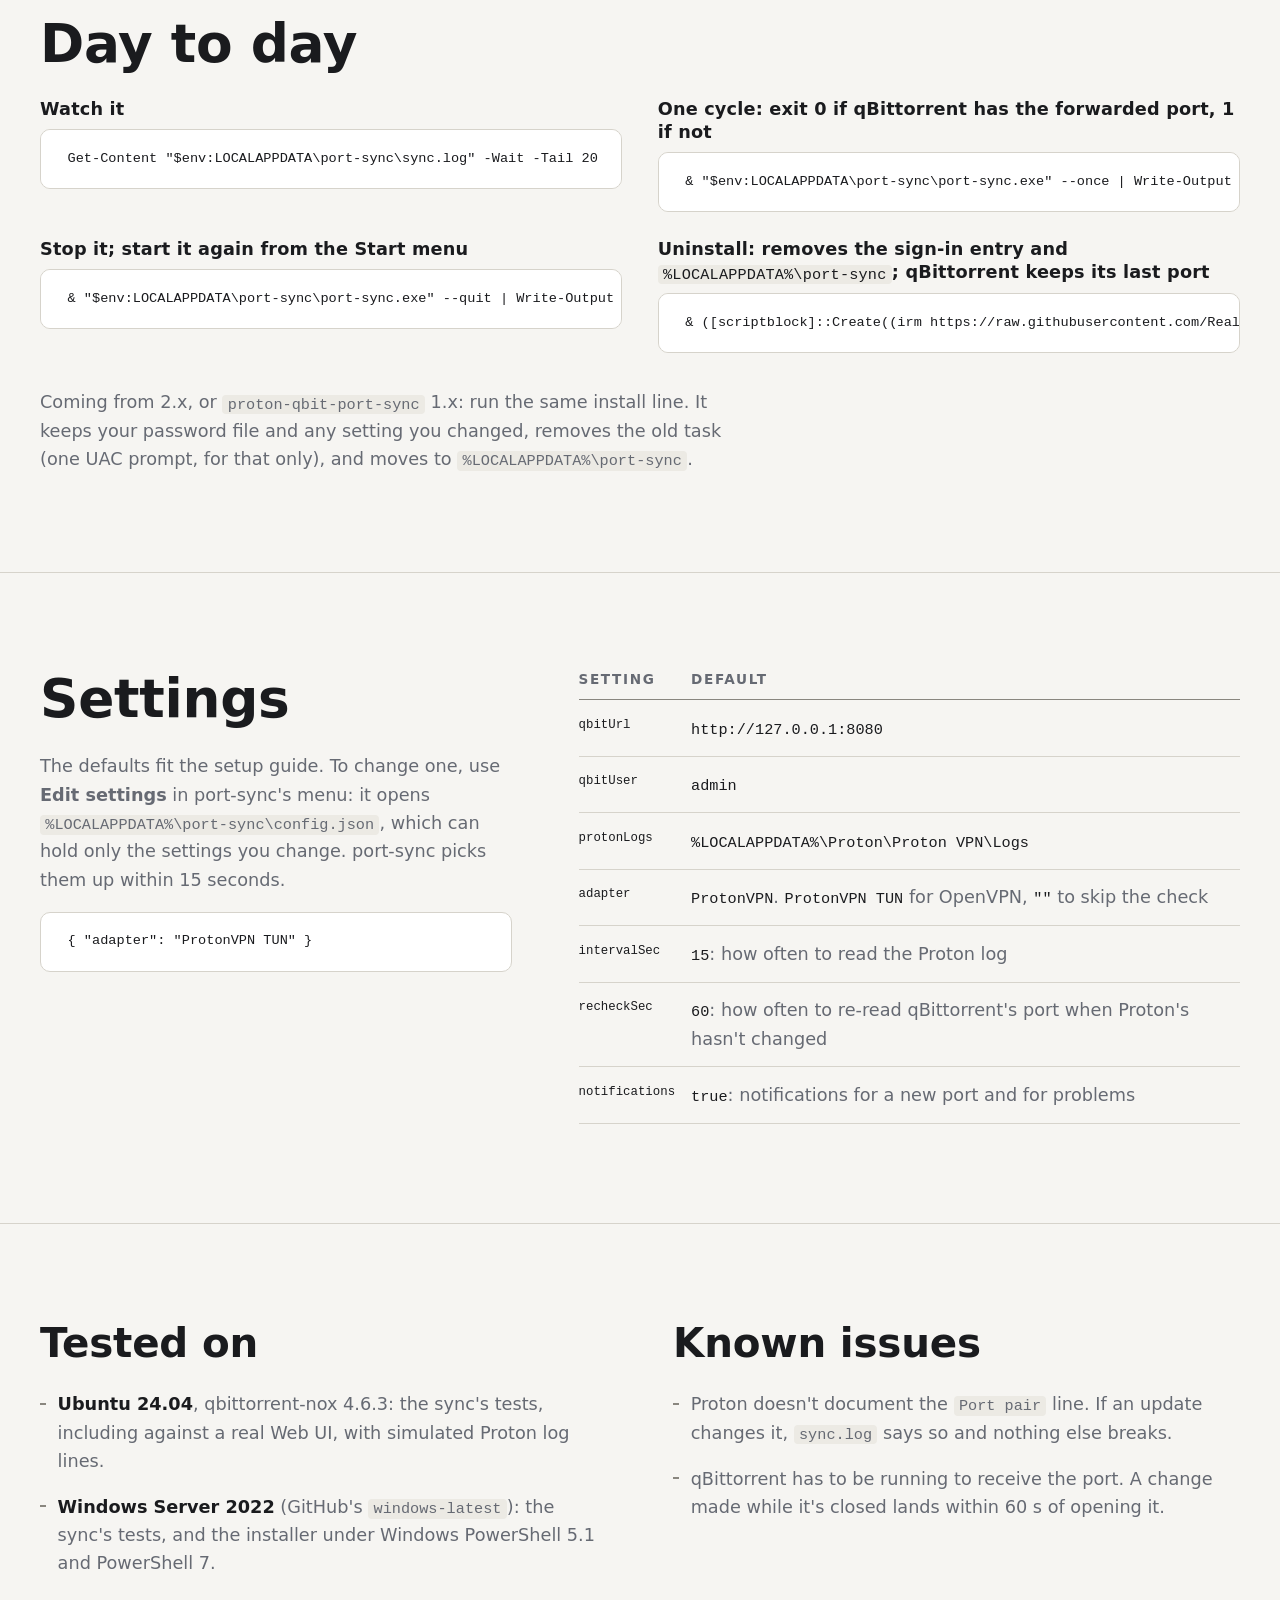
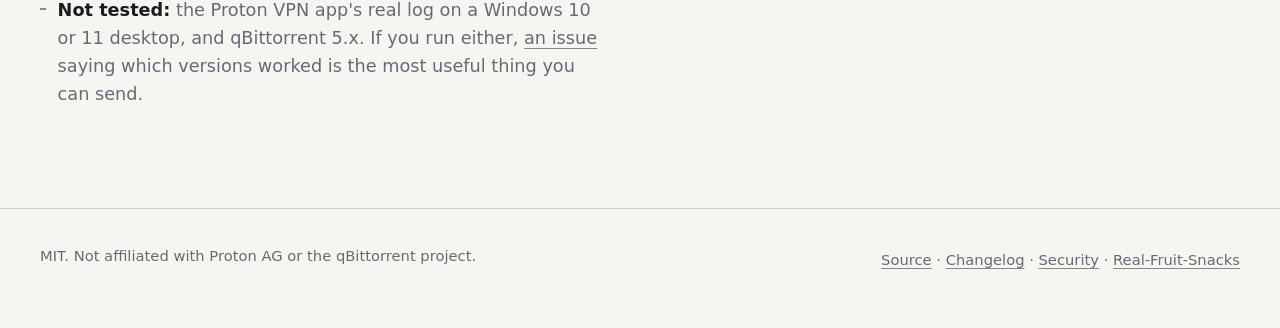
==== commit e0d08912: "Version 3.0.0: port-sync.exe, in the notification area port-sync.ps1 becomes port-sync.exe, written " ====
--- a/docs/index.html
+++ b/docs/index.html
@@ -59,7 +59,7 @@
       <div class="install" id="install">
         <p class="install-label">Install, in a normal PowerShell window</p>
         <div class="cmd"><code>irm https://raw.githubusercontent.com/Real-Fruit-Snacks/port-sync/main/install.ps1 | iex</code><button class="copy" type="button" data-copy="irm https://raw.githubusercontent.com/Real-Fruit-Snacks/port-sync/main/install.ps1 | iex">Copy</button></div>
-        <p class="install-note">Run it as the Windows account you torrent with. It makes a Web UI password and tells you where to paste it in qBittorrent, does one test sync, then registers a task that starts at sign-in. One UAC prompt, for the task.</p>
+        <p class="install-note">Run it as the Windows account you torrent with. It makes a Web UI password and tells you where to paste it in qBittorrent, does one test sync, then starts port-sync in the notification area and at every sign-in. No admin rights needed.</p>
       </div>
     </div>
 
@@ -158,34 +158,31 @@
     <h2 id="use-h">Day to day</h2>
     <div class="cmds">
       <div><p>Watch it</p><pre><code>Get-Content "$env:LOCALAPPDATA\port-sync\sync.log" -Wait -Tail 20</code></pre></div>
-      <div><p>One cycle: exit 0 if qBittorrent has the forwarded port, 1 if not</p><pre><code>powershell -NoProfile -ExecutionPolicy Bypass -File "$env:LOCALAPPDATA\port-sync\port-sync.ps1" -Once</code></pre></div>
-      <div><p>Restart the task</p><pre><code>Stop-ScheduledTask port-sync; Start-ScheduledTask port-sync</code></pre></div>
-      <div><p>Uninstall: removes the task and <code>%LOCALAPPDATA%\port-sync</code>; qBittorrent keeps its last port</p><pre><code>&amp; ([scriptblock]::Create((irm https://raw.githubusercontent.com/Real-Fruit-Snacks/port-sync/main/install.ps1))) -Uninstall</code></pre></div>
-    </div>
-    <p class="note">Coming from <code>proton-qbit-port-sync</code> 1.x: run the same install line. It keeps your password file, replaces the old task, and moves to <code>%LOCALAPPDATA%\port-sync</code>.</p>
+      <div><p>One cycle: exit 0 if qBittorrent has the forwarded port, 1 if not</p><pre><code>&amp; "$env:LOCALAPPDATA\port-sync\port-sync.exe" --once | Write-Output</code></pre></div>
+      <div><p>Stop it; start it again from the Start menu</p><pre><code>&amp; "$env:LOCALAPPDATA\port-sync\port-sync.exe" --quit | Write-Output</code></pre></div>
+      <div><p>Uninstall: removes the sign-in entry and <code>%LOCALAPPDATA%\port-sync</code>; qBittorrent keeps its last port</p><pre><code>&amp; ([scriptblock]::Create((irm https://raw.githubusercontent.com/Real-Fruit-Snacks/port-sync/main/install.ps1))) -Uninstall</code></pre></div>
+    </div>
+    <p class="note">Coming from 2.x, or <code>proton-qbit-port-sync</code> 1.x: run the same install line. It keeps your password file and any setting you changed, removes the old task (one UAC prompt, for that only), and moves to <code>%LOCALAPPDATA%\port-sync</code>.</p>
   </div>
 </section>
 
 <section id="config" class="config" aria-labelledby="config-h">
   <div class="wrap config-grid">
     <div>
-      <h2 id="config-h">Parameters</h2>
-      <p>The defaults fit the setup guide. To change one for the task, add it to the task's arguments in an admin PowerShell. Re-running the installer resets them.</p>
-      <pre><code>$t = Get-ScheduledTask port-sync
-$t.Actions[0].Arguments += " -Adapter 'ProtonVPN TUN'"
-Set-ScheduledTask -InputObject $t
-Stop-ScheduledTask port-sync; Start-ScheduledTask port-sync</code></pre>
+      <h2 id="config-h">Settings</h2>
+      <p>The defaults fit the setup guide. To change one, use <b>Edit settings</b> in port-sync's menu: it opens <code>%LOCALAPPDATA%\port-sync\config.json</code>, which can hold only the settings you change. port-sync picks them up within 15&nbsp;seconds.</p>
+      <pre><code>{ "adapter": "ProtonVPN TUN" }</code></pre>
     </div>
     <table class="params">
-      <thead><tr><th scope="col">Parameter</th><th scope="col">Default</th></tr></thead>
+      <thead><tr><th scope="col">Setting</th><th scope="col">Default</th></tr></thead>
       <tbody>
-        <tr><th scope="row"><code>-QbitUrl</code></th><td><code>http://127.0.0.1:8080</code></td></tr>
-        <tr><th scope="row"><code>-QbitUser</code></th><td><code>admin</code></td></tr>
-        <tr><th scope="row"><code>-ProtonLogs</code></th><td><code>%LOCALAPPDATA%\Proton\Proton VPN\Logs</code></td></tr>
-        <tr><th scope="row"><code>-Adapter</code></th><td><code>ProtonVPN</code>. <code>ProtonVPN TUN</code> for OpenVPN, <code>''</code> to skip the check</td></tr>
-        <tr><th scope="row"><code>-StateDir</code></th><td><code>%LOCALAPPDATA%\port-sync</code>: the password file and <code>sync.log</code></td></tr>
-        <tr><th scope="row"><code>-IntervalSec</code></th><td><code>15</code>: how often to read the Proton log</td></tr>
-        <tr><th scope="row"><code>-RecheckSec</code></th><td><code>60</code>: how often to re-read qBittorrent's port when Proton's hasn't changed</td></tr>
+        <tr><th scope="row"><code>qbitUrl</code></th><td><code>http://127.0.0.1:8080</code></td></tr>
+        <tr><th scope="row"><code>qbitUser</code></th><td><code>admin</code></td></tr>
+        <tr><th scope="row"><code>protonLogs</code></th><td><code>%LOCALAPPDATA%\Proton\Proton VPN\Logs</code></td></tr>
+        <tr><th scope="row"><code>adapter</code></th><td><code>ProtonVPN</code>. <code>ProtonVPN TUN</code> for OpenVPN, <code>""</code> to skip the check</td></tr>
+        <tr><th scope="row"><code>intervalSec</code></th><td><code>15</code>: how often to read the Proton log</td></tr>
+        <tr><th scope="row"><code>recheckSec</code></th><td><code>60</code>: how often to re-read qBittorrent's port when Proton's hasn't changed</td></tr>
+        <tr><th scope="row"><code>notifications</code></th><td><code>true</code>: notifications for a new port and for problems</td></tr>
       </tbody>
     </table>
   </div>
@@ -196,8 +193,8 @@
     <div>
       <h2 id="tested-h">Tested on</h2>
       <ul>
-        <li><b>Ubuntu 24.04</b>, PowerShell 7.4.6, qbittorrent-nox 4.6.3: the Pester suite, including the sync against a real Web UI, with simulated Proton log lines.</li>
-        <li><b>Windows Server 2022</b> (GitHub's <code>windows-latest</code>), Windows PowerShell 5.1 and PowerShell 7: the unit tests, and the installer against a real Task Scheduler.</li>
+        <li><b>Ubuntu 24.04</b>, qbittorrent-nox 4.6.3: the sync's tests, including against a real Web UI, with simulated Proton log lines.</li>
+        <li><b>Windows Server 2022</b> (GitHub's <code>windows-latest</code>): the sync's tests, and the installer under Windows PowerShell 5.1 and PowerShell 7.</li>
         <li><b>Not tested:</b> the Proton VPN app's real log on a Windows 10 or 11 desktop, and qBittorrent 5.x. If you run either, <a href="https://github.com/Real-Fruit-Snacks/port-sync/issues/new/choose">an issue</a> saying which versions worked is the most useful thing you can send.</li>
       </ul>
     </div>
@@ -205,7 +202,6 @@
       <h2>Known issues</h2>
       <ul>
         <li>Proton doesn't document the <code>Port pair</code> line. If an update changes it, <code>sync.log</code> says so and nothing else breaks.</li>
-        <li>A console window can flash at sign-in: <code>-WindowStyle Hidden</code> hides it only after PowerShell has started.</li>
         <li>qBittorrent has to be running to receive the port. A change made while it's closed lands within 60&nbsp;s of opening it.</li>
       </ul>
     </div>
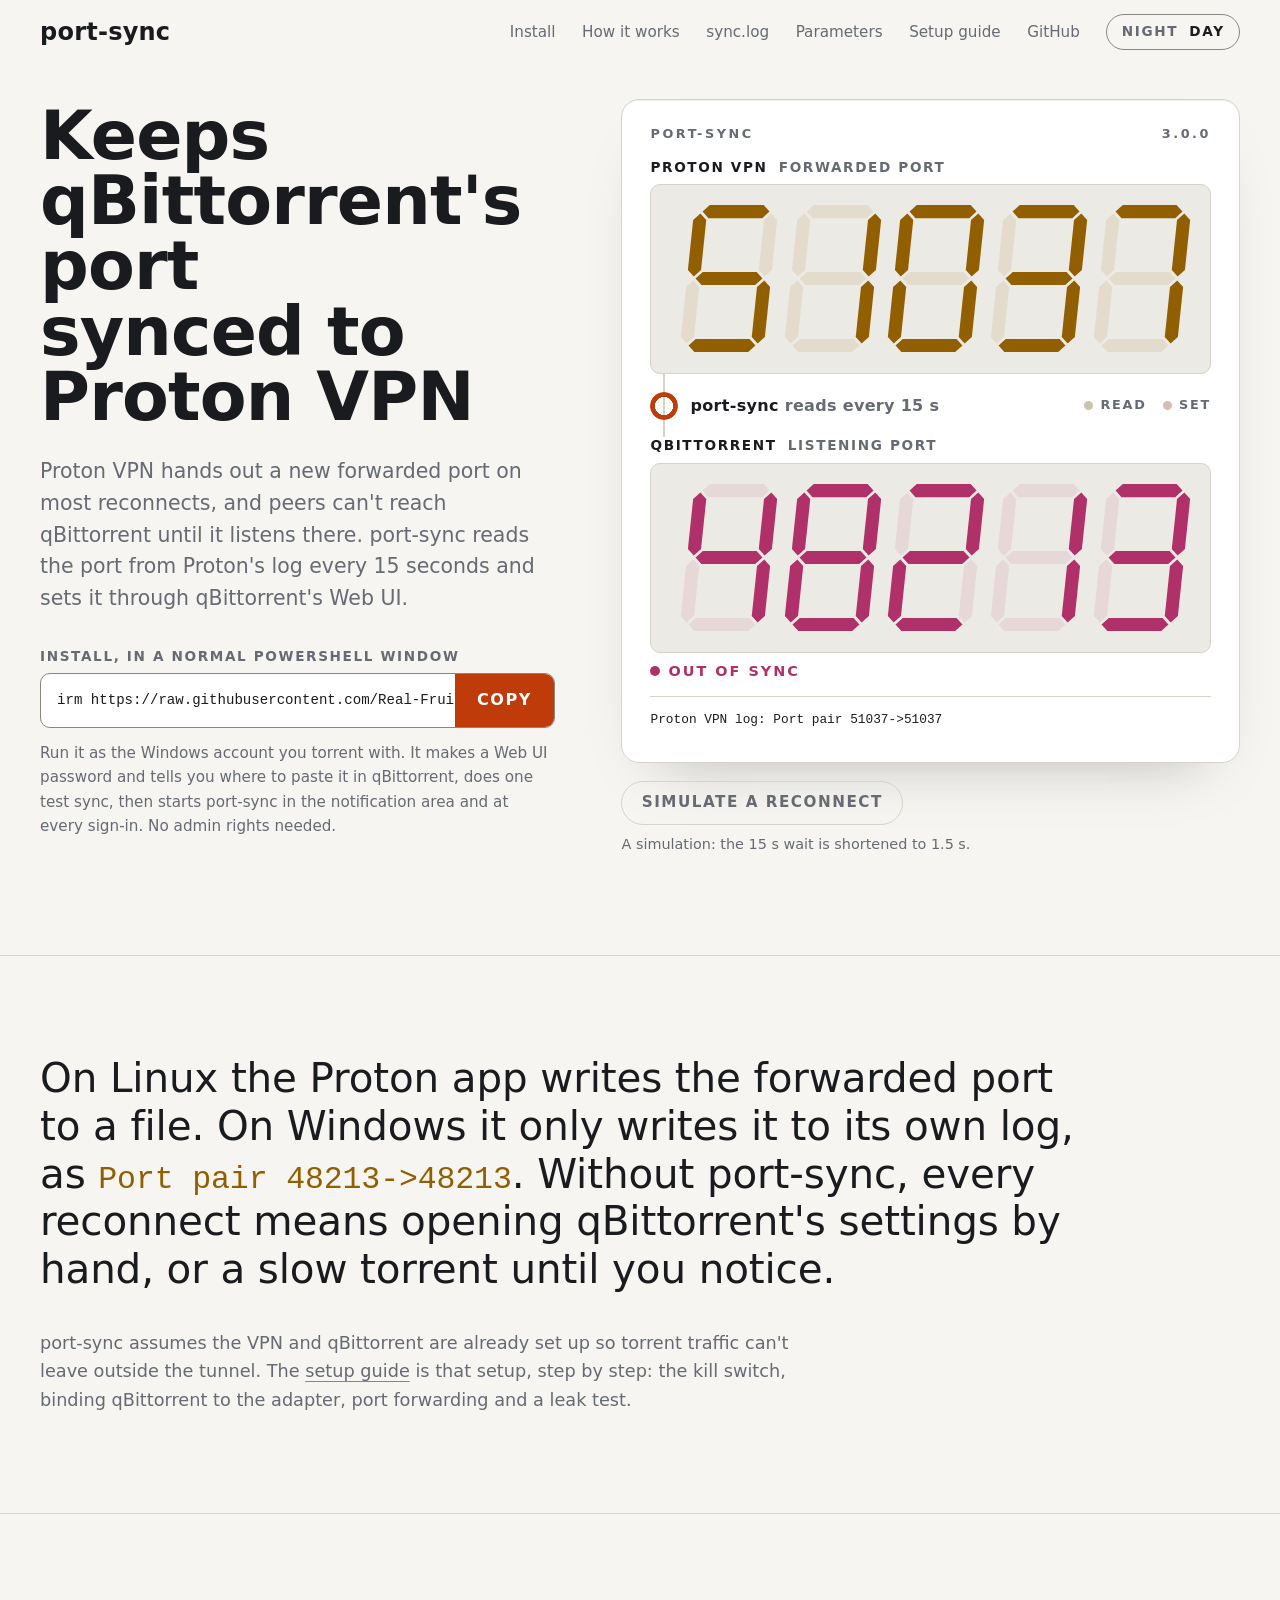
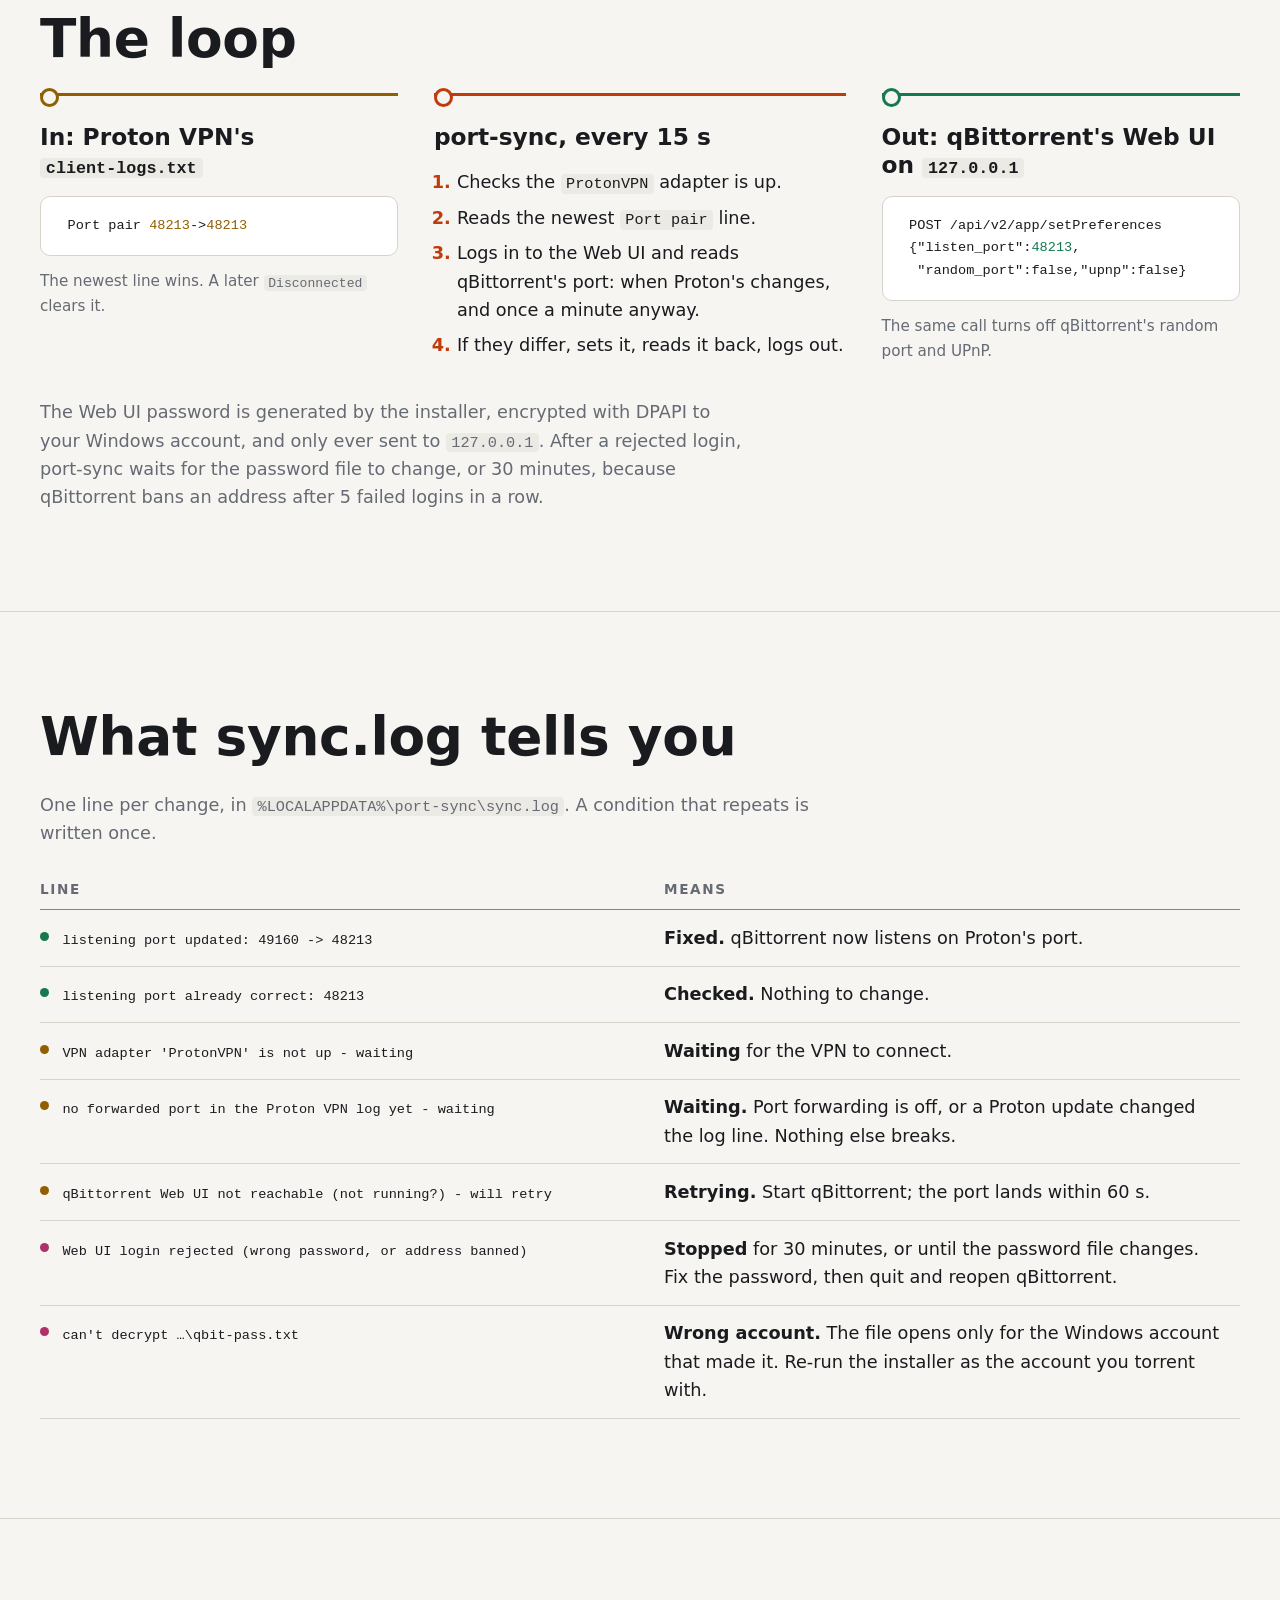
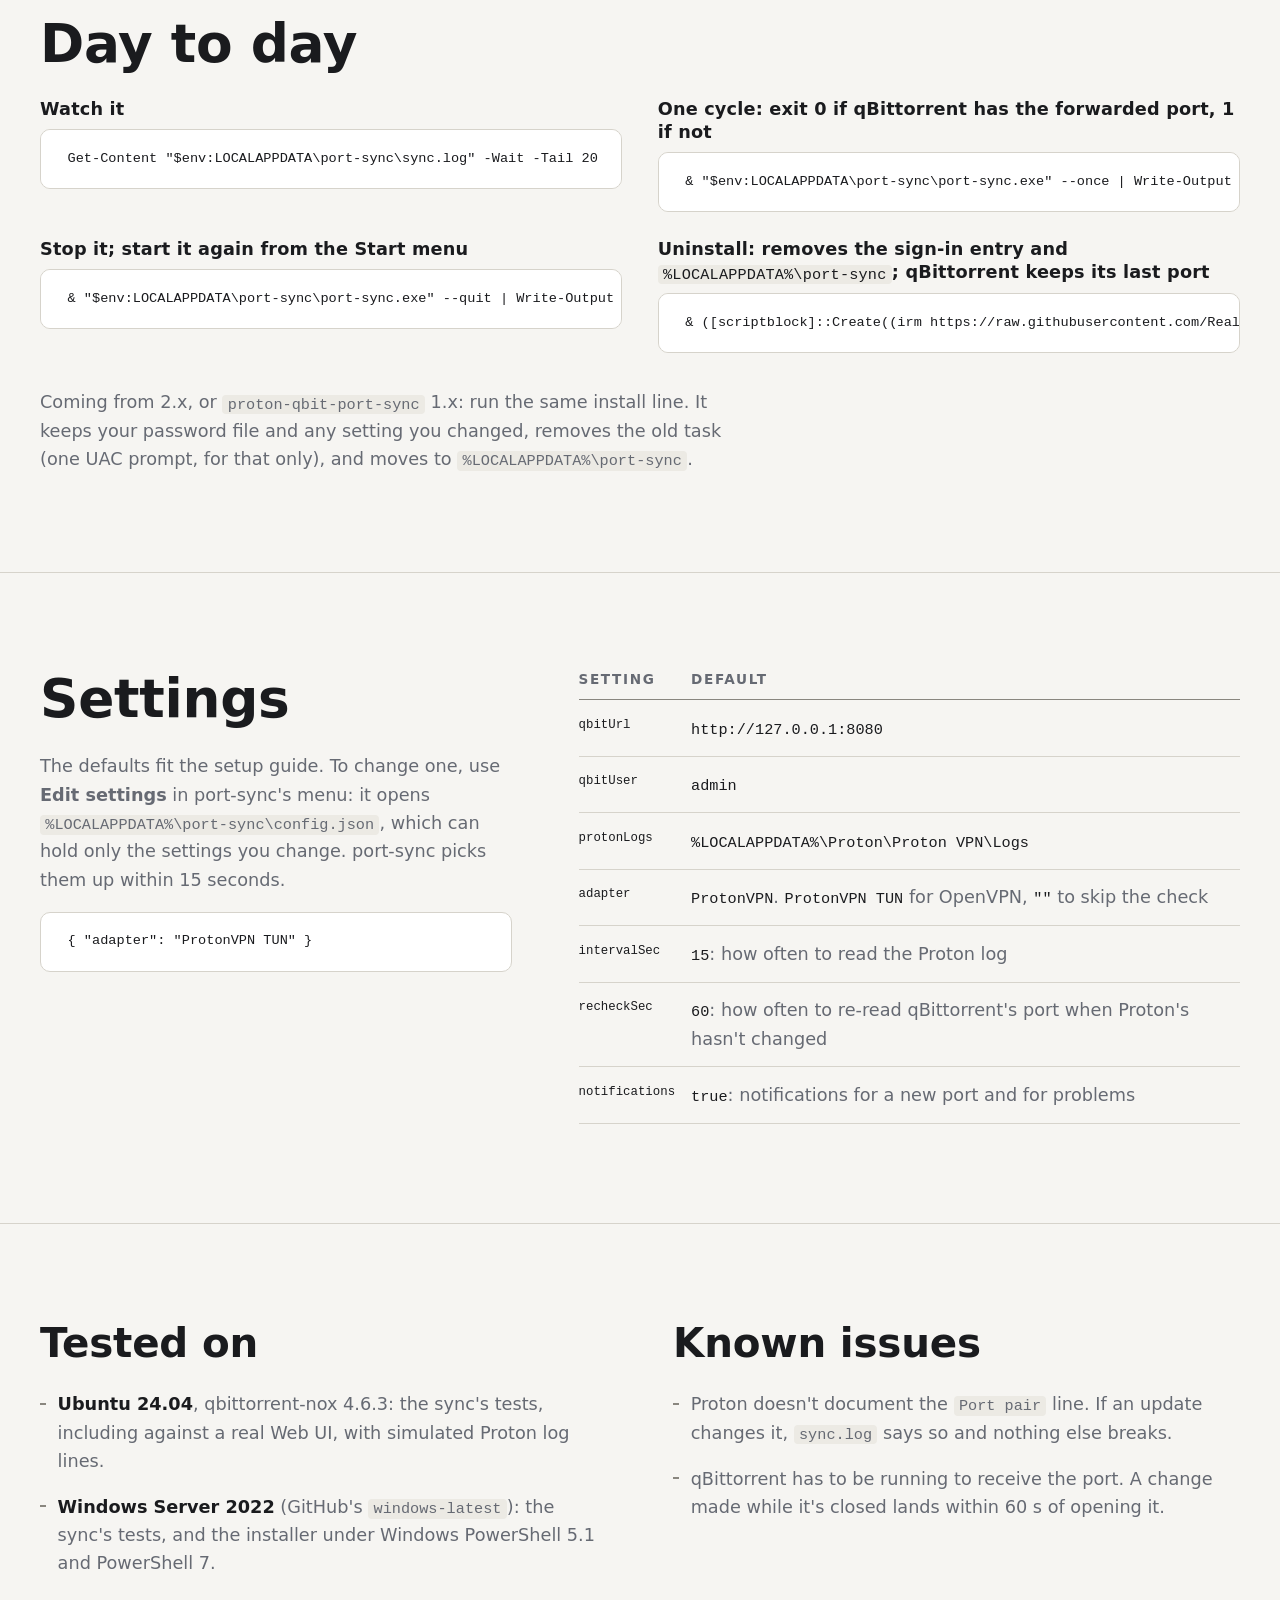
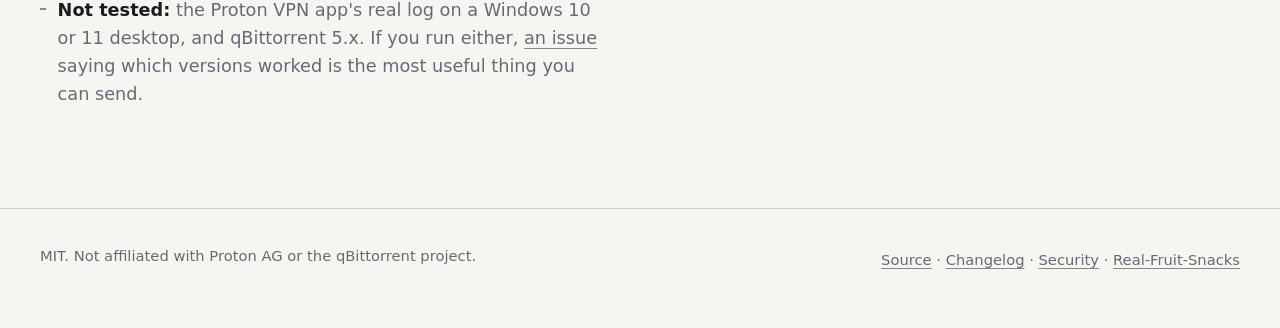
==== commit 42b0b23d: "Panel label 3.0.0 The model label on the README panel (SVGs regenerated from make-panel.py), on the " ====
--- a/docs/index.html
+++ b/docs/index.html
@@ -65,7 +65,7 @@
 
     <figure class="panel" aria-labelledby="panel-cap">
       <div class="plate">
-        <p class="model" aria-hidden="true"><span>port-sync</span><span>2.1.0</span></p>
+        <p class="model" aria-hidden="true"><span>port-sync</span><span>3.0.0</span></p>
 
         <div class="readout src">
           <p class="legend"><b>Proton VPN</b> forwarded port</p>
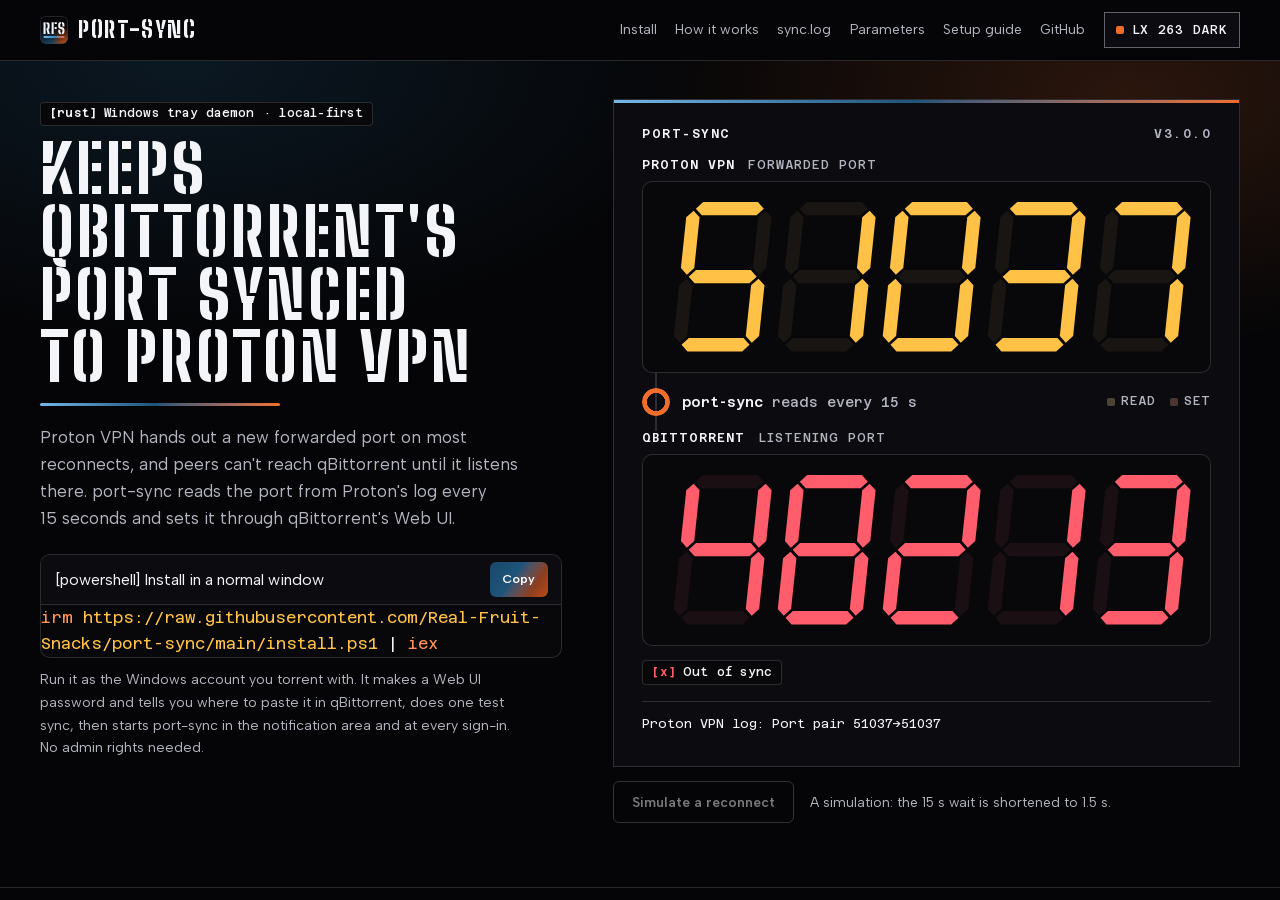
==== commit 4f3e0185: "brand: apply Cyclorama Dawn v2.1.0 across docs, panel art, tray icon, and templates" ====
--- a/docs/index.html
+++ b/docs/index.html
@@ -3,69 +3,99 @@
 <head>
 <meta charset="UTF-8">
 <meta name="viewport" content="width=device-width, initial-scale=1.0">
-<title>port-sync: keeps qBittorrent's port synced to Proton VPN</title>
-<meta name="description" content="Proton VPN hands out a new forwarded port on most reconnects. port-sync reads it from the Proton log on Windows every 15 seconds and sets it as qBittorrent's listening port. One install line, one UAC prompt.">
+<title>port-sync — Keeps qBittorrent's port synced to Proton VPN</title>
+<meta name="description" content="Proton VPN hands out a new forwarded port on most reconnects. port-sync reads it from the Proton log on Windows every 15 seconds and sets it as qBittorrent's listening port. One install line, no admin rights needed.">
 <link rel="canonical" href="https://real-fruit-snacks.github.io/port-sync/">
 <meta property="og:title" content="port-sync">
 <meta property="og:description" content="Keeps qBittorrent's port synced to Proton VPN">
 <meta property="og:type" content="website">
 <meta property="og:url" content="https://real-fruit-snacks.github.io/port-sync/">
-<meta property="og:image" content="https://real-fruit-snacks.github.io/port-sync/assets/social.png">
+<meta property="og:image" content="https://real-fruit-snacks.github.io/port-sync/assets/social-dark.png">
 <meta property="og:image:width" content="1280">
 <meta property="og:image:height" content="640">
-<meta property="og:image:alt" content="port-sync's two readouts: Proton VPN's forwarded port 48213 and qBittorrent's listening port 48213, in sync">
+<meta property="og:image:alt" content="port-sync: keeps qBittorrent's listening port synced to Proton VPN's forwarded port every 15 seconds">
 <meta name="twitter:card" content="summary_large_image">
 <link rel="icon" href="favicon.ico" sizes="32x32">
 <link rel="icon" href="icon.svg" type="image/svg+xml">
 <link rel="apple-touch-icon" href="apple-touch-icon.png">
 <link rel="manifest" href="manifest.webmanifest">
-<meta name="theme-color" content="#0C0D10">
+<meta name="color-scheme" content="dark">
+<meta name="theme-color" content="#050507">
 <script>
-  // A saved theme wins over the system setting. The key is shared with the other RFS pages.
-  try { var t = localStorage.getItem('rfs-theme'); if (t === 'nightshift' || t === 'dayshift') document.documentElement.dataset.theme = t; } catch (e) {}
+  (function () {
+    try {
+      var t = localStorage.getItem('rfs-theme');
+      if (t === 'light' || t === 'dayshift') {
+        document.documentElement.dataset.theme = 'light';
+        var cs = document.querySelector('meta[name="color-scheme"]');
+        if (cs) cs.content = 'light';
+        var tc = document.querySelector('meta[name="theme-color"]');
+        if (tc) tc.content = '#F5F7F9';
+      }
+    } catch (e) {}
+  })();
 </script>
-<link rel="preload" href="fonts/barlow-condensed-latin-600.woff2" as="font" type="font/woff2" crossorigin>
-<link rel="preload" href="fonts/barlow-latin-400.woff2" as="font" type="font/woff2" crossorigin>
+<link rel="preload" href="fonts/big-shoulders-stencil-latin.woff2" as="font" type="font/woff2" crossorigin>
+<link rel="preload" href="fonts/albert-sans-latin.woff2" as="font" type="font/woff2" crossorigin>
+<link rel="preload" href="fonts/azeret-mono-latin.woff2" as="font" type="font/woff2" crossorigin>
+<link rel="stylesheet" href="rfs.css">
+<link rel="stylesheet" href="rfs-components.css">
 <link rel="stylesheet" href="styles.css">
 </head>
-<body>
-<a class="skip" href="#install">Skip to the install line</a>
-
-<!-- The seven segments, drawn once; every digit on the page reuses them. -->
+<body class="rfs-shell">
+<a class="rfs-skip" href="#install">Skip to install line</a>
+
 <svg width="0" height="0" style="position:absolute" aria-hidden="true"><defs><polygon id="sa" points="6.5,5 11.5,0 52.5,0 57.5,5 52.5,10 11.5,10"/><polygon id="sb" points="59,6.5 64,11.5 64,49.5 59,54.5 54,49.5 54,11.5"/><polygon id="sc" points="59,57.5 64,62.5 64,100.5 59,105.5 54,100.5 54,62.5"/><polygon id="sd" points="6.5,107 11.5,102 52.5,102 57.5,107 52.5,112 11.5,112"/><polygon id="se" points="5,57.5 10,62.5 10,100.5 5,105.5 0,100.5 0,62.5"/><polygon id="sf" points="5,6.5 10,11.5 10,49.5 5,54.5 0,49.5 0,11.5"/><polygon id="sg" points="6.5,56 11.5,51 52.5,51 57.5,56 52.5,61 11.5,61"/></defs></svg>
 
-<header class="top">
-  <div class="wrap">
-    <a class="name" href="./" aria-label="port-sync, top of the page">port-sync</a>
-    <nav aria-label="Page">
-      <a href="#install">Install</a>
+<header class="rfs-shell-header top">
+  <div class="wrap top-inner">
+    <a class="brand" href="./" aria-label="port-sync, top of the page">
+      <img class="brand-tile" src="icon.svg" alt="" width="28" height="28">
+      <span class="brand-text">PORT-SYNC</span>
+    </a>
+    <nav class="top-nav" aria-label="Page">
+      <a class="keep" href="#install">Install</a>
       <a href="#how">How it works</a>
       <a href="#log">sync.log</a>
       <a href="#config">Parameters</a>
       <a href="https://github.com/Real-Fruit-Snacks/port-sync/blob/main/docs/setup-guide.md">Setup guide</a>
       <a href="https://github.com/Real-Fruit-Snacks/port-sync">GitHub</a>
     </nav>
-    <button class="theme" type="button" id="theme"><span class="sr-only">Theme: </span><span class="t-night">Night</span><span class="t-day">Day</span></button>
+    <button class="theme-btn" type="button" id="theme" aria-label="Switch to Alabaster Day light mode">
+      <span class="theme-dot" aria-hidden="true"></span>
+      <span class="t-dark">LX 263 DARK</span>
+      <span class="t-light">LX 512 LIGHT</span>
+    </button>
   </div>
 </header>
 
+<div class="rfs-scroll-region page-scroll" id="page-scroll">
 <main>
-<div class="hero">
+<section class="hero" aria-labelledby="hero-h">
   <div class="wrap hero-grid">
-    <h1>Keeps qBittorrent's port synced to Proton&nbsp;VPN</h1>
+    <div class="hero-head">
+      <span class="rfs-badge"><span class="k">[rust]</span> Windows tray daemon · local-first</span>
+      <h1 id="hero-h">KEEPS QBITTORRENT'S PORT SYNCED TO PROTON&nbsp;VPN</h1>
+      <div class="horizon-rule" aria-hidden="true"></div>
+    </div>
     <div class="hero-rest">
       <p class="sub">Proton VPN hands out a new forwarded port on most reconnects, and peers can't reach qBittorrent until it listens there. port-sync reads the port from Proton's log every 15&nbsp;seconds and sets it through qBittorrent's Web&nbsp;UI.</p>
 
       <div class="install" id="install">
-        <p class="install-label">Install, in a normal PowerShell window</p>
-        <div class="cmd"><code>irm https://raw.githubusercontent.com/Real-Fruit-Snacks/port-sync/main/install.ps1 | iex</code><button class="copy" type="button" data-copy="irm https://raw.githubusercontent.com/Real-Fruit-Snacks/port-sync/main/install.ps1 | iex">Copy</button></div>
+        <div class="rfs-code-card">
+          <div class="rfs-code-head">
+            <span class="rfs-code-lang"><span class="k">[powershell]</span> Install in a normal window</span>
+            <button class="rfs-btn rfs-btn-horizon rfs-btn-sm copy" type="button" data-copy="irm https://raw.githubusercontent.com/Real-Fruit-Snacks/port-sync/main/install.ps1 | iex">Copy</button>
+          </div>
+          <pre><code><span class="rfs-tok-fn">irm</span> <span class="rfs-tok-str">https://raw.githubusercontent.com/Real-Fruit-Snacks/port-sync/main/install.ps1</span> | <span class="rfs-tok-fn">iex</span></code></pre>
+        </div>
         <p class="install-note">Run it as the Windows account you torrent with. It makes a Web UI password and tells you where to paste it in qBittorrent, does one test sync, then starts port-sync in the notification area and at every sign-in. No admin rights needed.</p>
       </div>
     </div>
 
     <figure class="panel" aria-labelledby="panel-cap">
       <div class="plate">
-        <p class="model" aria-hidden="true"><span>port-sync</span><span>3.0.0</span></p>
+        <p class="model" aria-hidden="true"><span>PORT-SYNC</span><span>v3.0.0</span></p>
 
         <div class="readout src">
           <p class="legend"><b>Proton VPN</b> forwarded port</p>
@@ -82,23 +112,23 @@
         <div class="readout dst" id="dst" data-state="sync">
           <p class="legend"><b>qBittorrent</b> listening port</p>
           <div class="window"><span class="digits" id="d-dst" aria-hidden="true"><svg class="dg" data-d="4" viewBox="0 0 64 112"><use class="a" href="#sa"/><use class="b" href="#sb"/><use class="c" href="#sc"/><use class="d" href="#sd"/><use class="e" href="#se"/><use class="f" href="#sf"/><use class="g" href="#sg"/></svg><svg class="dg" data-d="8" viewBox="0 0 64 112"><use class="a" href="#sa"/><use class="b" href="#sb"/><use class="c" href="#sc"/><use class="d" href="#sd"/><use class="e" href="#se"/><use class="f" href="#sf"/><use class="g" href="#sg"/></svg><svg class="dg" data-d="2" viewBox="0 0 64 112"><use class="a" href="#sa"/><use class="b" href="#sb"/><use class="c" href="#sc"/><use class="d" href="#sd"/><use class="e" href="#se"/><use class="f" href="#sf"/><use class="g" href="#sg"/></svg><svg class="dg" data-d="1" viewBox="0 0 64 112"><use class="a" href="#sa"/><use class="b" href="#sb"/><use class="c" href="#sc"/><use class="d" href="#sd"/><use class="e" href="#se"/><use class="f" href="#sf"/><use class="g" href="#sg"/></svg><svg class="dg" data-d="3" viewBox="0 0 64 112"><use class="a" href="#sa"/><use class="b" href="#sb"/><use class="c" href="#sc"/><use class="d" href="#sd"/><use class="e" href="#se"/><use class="f" href="#sf"/><use class="g" href="#sg"/></svg></span></div>
-          <p class="status"><span class="lamp on"></span><span class="w-sync">In sync</span><span class="w-off">Out of sync</span></p>
+          <p class="status"><span class="rfs-badge status-sync"><span class="k">[ok]</span> In sync</span><span class="rfs-badge status-off"><span class="k">[x]</span> Out of sync</span></p>
         </div>
 
         <p class="tail" id="tail" aria-live="polite"><span class="ts">2026-10-26 09:02:17 [port-sync]</span> listening port already correct: 48213</p>
       </div>
       <figcaption id="panel-cap">
-        <span class="sr-only">Proton VPN's forwarded port and qBittorrent's listening port, both <span id="sr-ports">48213</span>. </span>
-        <button class="replay" type="button" id="replay">Simulate a reconnect</button>
+        <span class="rfs-sr-only">Proton VPN's forwarded port and qBittorrent's listening port, both <span id="sr-ports">48213</span>. </span>
+        <button class="rfs-btn rfs-btn-outline replay" type="button" id="replay">Simulate a reconnect</button>
         <span class="cap-note">A simulation: the 15&nbsp;s wait is shortened to 1.5&nbsp;s.</span>
       </figcaption>
     </figure>
   </div>
-</div>
+</section>
 
 <section id="why" class="why">
   <div class="wrap">
-    <h2 class="sr-only">Why it exists</h2>
+    <h2 class="rfs-sr-only">Why it exists</h2>
     <p class="big">On Linux the Proton app writes the forwarded port to a file. On Windows it only writes it to its own log, as <code>Port&nbsp;pair&nbsp;48213-&gt;48213</code>. Without port-sync, every reconnect means opening qBittorrent's settings by hand, or a slow torrent until you notice.</p>
     <p class="aside">port-sync assumes the VPN and qBittorrent are already set up so torrent traffic can't leave outside the tunnel. The <a href="https://github.com/Real-Fruit-Snacks/port-sync/blob/main/docs/setup-guide.md">setup guide</a> is that setup, step by step: the kill switch, binding qBittorrent to the adapter, port forwarding and a leak test.</p>
   </div>
@@ -106,7 +136,8 @@
 
 <section id="how" class="how" aria-labelledby="how-h">
   <div class="wrap">
-    <h2 id="how-h">The loop</h2>
+    <span class="rfs-badge"><span class="k">[loop]</span> Every 15 seconds</span>
+    <h2 id="how-h">THE LOOP</h2>
     <div class="path">
       <div class="term-in">
         <p class="t-head">In: Proton VPN's <code>client-logs.txt</code></p>
@@ -136,18 +167,19 @@
 
 <section id="log" class="log" aria-labelledby="log-h">
   <div class="wrap">
-    <h2 id="log-h">What sync.log tells you</h2>
+    <span class="rfs-badge"><span class="k">[log]</span> Diagnostics</span>
+    <h2 id="log-h">WHAT SYNC.LOG TELLS YOU</h2>
     <p class="lede">One line per change, in <code>%LOCALAPPDATA%\port-sync\sync.log</code>. A condition that repeats is written once.</p>
     <table class="alarms">
-      <thead><tr><th scope="col">Line</th><th scope="col">Means</th></tr></thead>
+      <thead><tr><th scope="col">Status</th><th scope="col">Line</th><th scope="col">Means</th></tr></thead>
       <tbody>
-        <tr data-k="ok"><td><code>listening port updated: 49160 -&gt; 48213</code></td><td><b>Fixed.</b> qBittorrent now listens on Proton's port.</td></tr>
-        <tr data-k="ok"><td><code>listening port already correct: 48213</code></td><td><b>Checked.</b> Nothing to change.</td></tr>
-        <tr data-k="wait"><td><code>VPN adapter 'ProtonVPN' is not up - waiting</code></td><td><b>Waiting</b> for the VPN to connect.</td></tr>
-        <tr data-k="wait"><td><code>no forwarded port in the Proton VPN log yet - waiting</code></td><td><b>Waiting.</b> Port forwarding is off, or a Proton update changed the log line. Nothing else breaks.</td></tr>
-        <tr data-k="wait"><td><code>qBittorrent Web UI not reachable (not running?) - will retry</code></td><td><b>Retrying.</b> Start qBittorrent; the port lands within 60&nbsp;s.</td></tr>
-        <tr data-k="fail"><td><code>Web UI login rejected (wrong password, or address banned)</code></td><td><b>Stopped</b> for 30&nbsp;minutes, or until the password file changes. Fix the password, then quit and reopen qBittorrent.</td></tr>
-        <tr data-k="fail"><td><code>can't decrypt …\qbit-pass.txt</code></td><td><b>Wrong account.</b> The file opens only for the Windows account that made it. Re-run the installer as the account you torrent with.</td></tr>
+        <tr data-k="ok"><td><span class="rfs-badge"><span class="k is-ok">[ok]</span></span></td><td><code>listening port updated: 49160 -&gt; 48213</code></td><td><b>Fixed.</b> qBittorrent now listens on Proton's port.</td></tr>
+        <tr data-k="ok"><td><span class="rfs-badge"><span class="k is-ok">[ok]</span></span></td><td><code>listening port already correct: 48213</code></td><td><b>Checked.</b> Nothing to change.</td></tr>
+        <tr data-k="wait"><td><span class="rfs-badge"><span class="k is-warn">[!]</span></span></td><td><code>VPN adapter 'ProtonVPN' is not up - waiting</code></td><td><b>Waiting</b> for the VPN to connect.</td></tr>
+        <tr data-k="wait"><td><span class="rfs-badge"><span class="k is-warn">[!]</span></span></td><td><code>no forwarded port in the Proton VPN log yet - waiting</code></td><td><b>Waiting.</b> Port forwarding is off, or a Proton update changed the log line. Nothing else breaks.</td></tr>
+        <tr data-k="wait"><td><span class="rfs-badge"><span class="k is-warn">[!]</span></span></td><td><code>qBittorrent Web UI not reachable (not running?) - will retry</code></td><td><b>Retrying.</b> Start qBittorrent; the port lands within 60&nbsp;s.</td></tr>
+        <tr data-k="fail"><td><span class="rfs-badge"><span class="k is-fail">[x]</span></span></td><td><code>Web UI login rejected (wrong password, or address banned)</code></td><td><b>Stopped</b> for 30&nbsp;minutes, or until the password file changes. Fix the password, then quit and reopen qBittorrent.</td></tr>
+        <tr data-k="fail"><td><span class="rfs-badge"><span class="k is-fail">[x]</span></span></td><td><code>can't decrypt …\qbit-pass.txt</code></td><td><b>Wrong account.</b> The file opens only for the Windows account that made it. Re-run the installer as the account you torrent with.</td></tr>
       </tbody>
     </table>
   </div>
@@ -155,12 +187,37 @@
 
 <section id="use" class="use" aria-labelledby="use-h">
   <div class="wrap">
-    <h2 id="use-h">Day to day</h2>
+    <span class="rfs-badge"><span class="k">[cli]</span> Operations</span>
+    <h2 id="use-h">DAY TO DAY</h2>
     <div class="cmds">
-      <div><p>Watch it</p><pre><code>Get-Content "$env:LOCALAPPDATA\port-sync\sync.log" -Wait -Tail 20</code></pre></div>
-      <div><p>One cycle: exit 0 if qBittorrent has the forwarded port, 1 if not</p><pre><code>&amp; "$env:LOCALAPPDATA\port-sync\port-sync.exe" --once | Write-Output</code></pre></div>
-      <div><p>Stop it; start it again from the Start menu</p><pre><code>&amp; "$env:LOCALAPPDATA\port-sync\port-sync.exe" --quit | Write-Output</code></pre></div>
-      <div><p>Uninstall: removes the sign-in entry and <code>%LOCALAPPDATA%\port-sync</code>; qBittorrent keeps its last port</p><pre><code>&amp; ([scriptblock]::Create((irm https://raw.githubusercontent.com/Real-Fruit-Snacks/port-sync/main/install.ps1))) -Uninstall</code></pre></div>
+      <div class="rfs-code-card">
+        <div class="rfs-code-head">
+          <span class="rfs-code-lang"><span class="k">[powershell]</span> Watch sync.log</span>
+          <button class="rfs-btn rfs-btn-outline rfs-btn-sm" type="button" data-copy='Get-Content "$env:LOCALAPPDATA\port-sync\sync.log" -Wait -Tail 20'>Copy</button>
+        </div>
+        <pre><code><span class="rfs-tok-fn">Get-Content</span> <span class="rfs-tok-str">"$env:LOCALAPPDATA\port-sync\sync.log"</span> <span class="rfs-tok-kw">-Wait</span> <span class="rfs-tok-kw">-Tail</span> <span class="rfs-tok-num">20</span></code></pre>
+      </div>
+      <div class="rfs-code-card">
+        <div class="rfs-code-head">
+          <span class="rfs-code-lang"><span class="k">[powershell]</span> Single sync cycle (exit 0 / 1)</span>
+          <button class="rfs-btn rfs-btn-outline rfs-btn-sm" type="button" data-copy='&amp; "$env:LOCALAPPDATA\port-sync\port-sync.exe" --once | Write-Output'>Copy</button>
+        </div>
+        <pre><code>&amp; <span class="rfs-tok-str">"$env:LOCALAPPDATA\port-sync\port-sync.exe"</span> <span class="rfs-tok-kw">--once</span> | <span class="rfs-tok-fn">Write-Output</span></code></pre>
+      </div>
+      <div class="rfs-code-card">
+        <div class="rfs-code-head">
+          <span class="rfs-code-lang"><span class="k">[powershell]</span> Stop running tray app</span>
+          <button class="rfs-btn rfs-btn-outline rfs-btn-sm" type="button" data-copy='&amp; "$env:LOCALAPPDATA\port-sync\port-sync.exe" --quit | Write-Output'>Copy</button>
+        </div>
+        <pre><code>&amp; <span class="rfs-tok-str">"$env:LOCALAPPDATA\port-sync\port-sync.exe"</span> <span class="rfs-tok-kw">--quit</span> | <span class="rfs-tok-fn">Write-Output</span></code></pre>
+      </div>
+      <div class="rfs-code-card">
+        <div class="rfs-code-head">
+          <span class="rfs-code-lang"><span class="k">[powershell]</span> Uninstall</span>
+          <button class="rfs-btn rfs-btn-outline rfs-btn-sm" type="button" data-copy='&amp; ([scriptblock]::Create((irm https://raw.githubusercontent.com/Real-Fruit-Snacks/port-sync/main/install.ps1))) -Uninstall'>Copy</button>
+        </div>
+        <pre><code>&amp; ([scriptblock]::Create((<span class="rfs-tok-fn">irm</span> <span class="rfs-tok-str">https://raw.githubusercontent.com/Real-Fruit-Snacks/port-sync/main/install.ps1</span>))) <span class="rfs-tok-kw">-Uninstall</span></code></pre>
+      </div>
     </div>
     <p class="note">Coming from 2.x, or <code>proton-qbit-port-sync</code> 1.x: run the same install line. It keeps your password file and any setting you changed, removes the old task (one UAC prompt, for that only), and moves to <code>%LOCALAPPDATA%\port-sync</code>.</p>
   </div>
@@ -169,9 +226,13 @@
 <section id="config" class="config" aria-labelledby="config-h">
   <div class="wrap config-grid">
     <div>
-      <h2 id="config-h">Settings</h2>
+      <span class="rfs-badge"><span class="k">[json]</span> Configuration</span>
+      <h2 id="config-h">SETTINGS</h2>
       <p>The defaults fit the setup guide. To change one, use <b>Edit settings</b> in port-sync's menu: it opens <code>%LOCALAPPDATA%\port-sync\config.json</code>, which can hold only the settings you change. port-sync picks them up within 15&nbsp;seconds.</p>
-      <pre><code>{ "adapter": "ProtonVPN TUN" }</code></pre>
+      <div class="rfs-code-card">
+        <div class="rfs-code-head"><span class="rfs-code-lang"><span class="k">[json]</span> config.json</span></div>
+        <pre><code>{ <span class="rfs-tok-kw">"adapter"</span>: <span class="rfs-tok-str">"ProtonVPN TUN"</span> }</code></pre>
+      </div>
     </div>
     <table class="params">
       <thead><tr><th scope="col">Setting</th><th scope="col">Default</th></tr></thead>
@@ -191,7 +252,8 @@
 <section id="tested" class="tested" aria-labelledby="tested-h">
   <div class="wrap tested-grid">
     <div>
-      <h2 id="tested-h">Tested on</h2>
+      <span class="rfs-badge"><span class="k">[ok]</span> Verification</span>
+      <h2 id="tested-h">TESTED ON</h2>
       <ul>
         <li><b>Ubuntu 24.04</b>, qbittorrent-nox 4.6.3: the sync's tests, including against a real Web UI, with simulated Proton log lines.</li>
         <li><b>Windows Server 2022</b> (GitHub's <code>windows-latest</code>): the sync's tests, and the installer under Windows PowerShell 5.1 and PowerShell 7.</li>
@@ -199,7 +261,8 @@
       </ul>
     </div>
     <div>
-      <h2>Known issues</h2>
+      <span class="rfs-badge"><span class="k">[!]</span> Limits</span>
+      <h2>KNOWN ISSUES</h2>
       <ul>
         <li>Proton doesn't document the <code>Port pair</code> line. If an update changes it, <code>sync.log</code> says so and nothing else breaks.</li>
         <li>qBittorrent has to be running to receive the port. A change made while it's closed lands within 60&nbsp;s of opening it.</li>
@@ -210,11 +273,15 @@
 </main>
 
 <footer>
-  <div class="wrap">
-    <p>MIT. Not affiliated with Proton AG or the qBittorrent project.</p>
-    <p><a href="https://github.com/Real-Fruit-Snacks/port-sync">Source</a> · <a href="https://github.com/Real-Fruit-Snacks/port-sync/blob/main/CHANGELOG.md">Changelog</a> · <a href="https://github.com/Real-Fruit-Snacks/port-sync/blob/main/SECURITY.md">Security</a> · <a href="https://real-fruit-snacks.github.io/">Real-Fruit-Snacks</a></p>
+  <div class="wrap footer-inner">
+    <p>MIT · Not affiliated with Proton AG or the qBittorrent project · Set in Big Shoulders Stencil, Albert Sans, and Azeret Mono.</p>
+    <p><a href="https://github.com/Real-Fruit-Snacks/port-sync">Source</a> · <a href="https://github.com/Real-Fruit-Snacks/port-sync/blob/main/CHANGELOG.md">Changelog</a> · <a href="https://github.com/Real-Fruit-Snacks/port-sync/blob/main/SECURITY.md">Security</a> · <a href="https://real-fruit-snacks.github.io/rfs-brand/">rfs-brand</a> · <a href="https://real-fruit-snacks.github.io/">Real-Fruit-Snacks</a></p>
   </div>
 </footer>
+</div>
+
+<div id="toast-region" class="rfs-toast-region" popover="manual" role="region" aria-label="Notifications"></div>
+<div id="toast-sr" class="rfs-sr-only" aria-live="polite"></div>
 
 <script src="script.js"></script>
 </body>
--- a/docs/rfs.css
+++ b/docs/rfs.css
@@ -0,0 +1,305 @@
+/* RFS Cyclorama Dawn tokens — Steel & Beacon Orange.
+   Dark mode (LX 263 Beacon Horizon) is the canonical default across all RFS pages;
+   switch to Light (LX 512 Alabaster Day) via <meta name="color-scheme" content="light">
+   or data-theme="light" (and legacy dayshift). */
+:root {
+  color-scheme: dark;
+
+  --rfs-in-oklab: ;
+  --rfs-in-oklch: ;
+
+  /* Physical Cyclorama stops */
+  --rfs-steel: #1f547a;
+  --rfs-steel-fill: #18496b;
+  --rfs-beacon: #f06e2b;
+  --rfs-beacon-wash: #cc5016;
+  --rfs-on-steel: #ffffff;
+
+  /* Dark mode raw palette (Matte Cyclorama Black / LX 263 Beacon Horizon) */
+  --rfs-bg-dark: #050507;
+  --rfs-rail-dark: #070709;
+  --rfs-surface-dark: #0c0c10;
+  --rfs-raised-dark: #14141a;
+  --rfs-line-dark: rgba(255, 255, 255, 0.14);
+  --rfs-line-strong-dark: #62646d;
+  --rfs-text-dark: #f4f5f8;
+  --rfs-mute-dark: #b3b5c0;
+  --rfs-steel-ink-dark: #74b8e8;
+  --rfs-beacon-ink-dark: #ff9254;
+  --rfs-primary-dark: #f06e2b;
+  --rfs-primary-hover-dark: #ff8442;
+  --rfs-primary-press-dark: #ffa06b;
+  --rfs-on-primary-dark: #050507;
+  --rfs-accent-dark: #ffc247;
+  --rfs-signal-dark: #3ddc97;
+  --rfs-fault-dark: #ff5c6c;
+  --rfs-fault-fill-dark: #c92438;
+  --rfs-fault-fill-hover-dark: #e02e44;
+  --rfs-on-fault-dark: #ffffff;
+  --rfs-code-bg-dark: #08080b;
+  --rfs-focus-dark: #ff9254;
+
+  /* Light mode raw palette (Alabaster Day / LX 512) */
+  --rfs-bg-light: #f5f7f9;
+  --rfs-rail-light: #eaeef2;
+  --rfs-surface-light: #ffffff;
+  --rfs-raised-light: #e3e8ee;
+  --rfs-line-light: rgba(13, 16, 22, 0.16);
+  --rfs-line-strong-light: #6e7682;
+  --rfs-text-light: #0d1016;
+  --rfs-mute-light: #474d59;
+  --rfs-steel-ink-light: #164669;
+  --rfs-beacon-ink-light: #ad3d0a;
+  --rfs-primary-light: #ad3d0a;
+  --rfs-primary-hover-light: #943207;
+  --rfs-primary-press-light: #7b2905;
+  --rfs-on-primary-light: #ffffff;
+  --rfs-accent-light: #885800;
+  --rfs-signal-light: #127247;
+  --rfs-fault-light: #b91c2e;
+  --rfs-fault-fill-light: #b91c2e;
+  --rfs-fault-fill-hover-light: #991525;
+  --rfs-on-fault-light: #ffffff;
+  --rfs-code-bg-light: #eef2f5;
+  --rfs-focus-light: #ad3d0a;
+
+  /* Resolved tokens — Dark (LX 263 Beacon Horizon) is the default */
+  --rfs-bg: var(--rfs-bg-dark);
+  --rfs-rail: var(--rfs-rail-dark);
+  --rfs-surface: var(--rfs-surface-dark);
+  --rfs-raised: var(--rfs-raised-dark);
+  --rfs-line: var(--rfs-line-dark);
+  --rfs-line-strong: var(--rfs-line-strong-dark);
+  --rfs-text: var(--rfs-text-dark);
+  --rfs-mute: var(--rfs-mute-dark);
+  --rfs-steel-ink: var(--rfs-steel-ink-dark);
+  --rfs-beacon-ink: var(--rfs-beacon-ink-dark);
+  --rfs-primary: var(--rfs-primary-dark);
+  --rfs-primary-hover: var(--rfs-primary-hover-dark);
+  --rfs-primary-press: var(--rfs-primary-press-dark);
+  --rfs-on-primary: var(--rfs-on-primary-dark);
+  --rfs-accent: var(--rfs-accent-dark);
+  --rfs-signal: var(--rfs-signal-dark);
+  --rfs-fault: var(--rfs-fault-dark);
+  --rfs-fault-fill: var(--rfs-fault-fill-dark);
+  --rfs-fault-fill-hover: var(--rfs-fault-fill-hover-dark);
+  --rfs-on-fault: var(--rfs-on-fault-dark);
+  --rfs-code-bg: var(--rfs-code-bg-dark);
+  --rfs-focus: var(--rfs-focus-dark);
+
+  /* Typography */
+  --rfs-font-display: "Big Shoulders Stencil", "Arial Narrow", sans-serif;
+  --rfs-font-sans: "Albert Sans", system-ui, -apple-system, sans-serif;
+  --rfs-font-mono: "Azeret Mono", ui-monospace, "Cascadia Code", Consolas, monospace;
+
+  /* Code blocks wrap by default (opt into scroll via .rfs-code-scroll / [data-code-scroll]) */
+  --rfs-code-wrap: pre-wrap;
+  --rfs-code-overflow-wrap: anywhere;
+  --rfs-code-tab-size: 2;
+
+  /* Motion */
+  --rfs-ease: cubic-bezier(0.16, 1, 0.3, 1);
+  --rfs-ease-in-out: cubic-bezier(0.65, 0, 0.35, 1);
+  --rfs-ease-exit: cubic-bezier(0.7, 0, 0.84, 0);
+  --rfs-ease-linear: linear;
+  --rfs-dur-fast: 150ms;
+  --rfs-dur-base: 250ms;
+  --rfs-dur-slow: 520ms;
+  --rfs-type-rate: 45ms;
+
+  /* Spacing & shape */
+  --rfs-space-1: 4px;
+  --rfs-space-2: 8px;
+  --rfs-space-3: 12px;
+  --rfs-space-4: 16px;
+  --rfs-space-5: 24px;
+  --rfs-space-6: 32px;
+  --rfs-space-7: 48px;
+  --rfs-space-8: 64px;
+  --rfs-space-9: 96px;
+  --rfs-radius-sm: 6px;
+  --rfs-radius-md: 10px;
+
+  /* Breakpoints (reference constants) & Z-index layer scale */
+  --rfs-bp-sm: 36em;
+  --rfs-bp-md: 56em;
+  --rfs-bp-lg: 72em;
+  --rfs-z-base: 0;
+  --rfs-z-sticky: 20;
+  --rfs-z-nav: 40;
+  --rfs-z-popover: 60;
+  --rfs-z-modal: 80;
+  --rfs-z-toast: 100;
+
+  /* Syntax highlighting roles (derived from WCAG-calibrated semantic inks) */
+  --rfs-syn-kw: var(--rfs-steel-ink);
+  --rfs-syn-fn: var(--rfs-beacon-ink);
+  --rfs-syn-str: var(--rfs-accent);
+  --rfs-syn-num: var(--rfs-signal);
+  --rfs-syn-com: var(--rfs-mute);
+  --rfs-syn-add: var(--rfs-signal);
+  --rfs-syn-del: var(--rfs-fault);
+
+  --rfs-horizon-gradient: linear-gradient(125deg var(--rfs-in-oklab), var(--rfs-steel-fill) 0%, var(--rfs-steel) 42%, #8a3e20 74%, #bd4811 100%);
+  --rfs-horizon-rule: linear-gradient(90deg var(--rfs-in-oklab), var(--rfs-steel-ink) 0%, var(--rfs-steel) 48%, var(--rfs-beacon) 100%);
+  --rfs-sb-thumb: var(--rfs-line-strong);
+  --rfs-sb-track: var(--rfs-bg);
+  accent-color: var(--rfs-steel-fill);
+  scrollbar-color: var(--rfs-sb-thumb) var(--rfs-sb-track);
+}
+
+@media (prefers-contrast: more) {
+  :root {
+    --rfs-sb-thumb: var(--rfs-text);
+    --rfs-sb-track: var(--rfs-bg);
+  }
+}
+
+@supports (background: linear-gradient(in oklab, white, black)) {
+  :root {
+    --rfs-in-oklab: in oklab;
+    --rfs-in-oklch: in oklch;
+  }
+}
+
+/* Reflect explicit <meta name="color-scheme"> or data-theme overrides */
+:root:where(
+  :has(> head > meta[name="color-scheme"][content="dark"]),
+  [data-theme="dark"],
+  [data-theme="nightshift"]
+) {
+  color-scheme: dark;
+  --rfs-bg: var(--rfs-bg-dark);
+  --rfs-rail: var(--rfs-rail-dark);
+  --rfs-surface: var(--rfs-surface-dark);
+  --rfs-raised: var(--rfs-raised-dark);
+  --rfs-line: var(--rfs-line-dark);
+  --rfs-line-strong: var(--rfs-line-strong-dark);
+  --rfs-text: var(--rfs-text-dark);
+  --rfs-mute: var(--rfs-mute-dark);
+  --rfs-steel-ink: var(--rfs-steel-ink-dark);
+  --rfs-beacon-ink: var(--rfs-beacon-ink-dark);
+  --rfs-primary: var(--rfs-primary-dark);
+  --rfs-primary-hover: var(--rfs-primary-hover-dark);
+  --rfs-primary-press: var(--rfs-primary-press-dark);
+  --rfs-on-primary: var(--rfs-on-primary-dark);
+  --rfs-accent: var(--rfs-accent-dark);
+  --rfs-signal: var(--rfs-signal-dark);
+  --rfs-fault: var(--rfs-fault-dark);
+  --rfs-fault-fill: var(--rfs-fault-fill-dark);
+  --rfs-fault-fill-hover: var(--rfs-fault-fill-hover-dark);
+  --rfs-on-fault: var(--rfs-on-fault-dark);
+  --rfs-code-bg: var(--rfs-code-bg-dark);
+  --rfs-focus: var(--rfs-focus-dark);
+}
+
+/* Explicit light mode override via <meta name="color-scheme" content="light"> or data-theme="light" */
+:root:where(
+  :has(> head > meta[name="color-scheme"][content="light"]),
+  [data-theme="light"],
+  [data-theme="dayshift"]
+) {
+  color-scheme: light;
+  --rfs-bg: var(--rfs-bg-light);
+  --rfs-rail: var(--rfs-rail-light);
+  --rfs-surface: var(--rfs-surface-light);
+  --rfs-raised: var(--rfs-raised-light);
+  --rfs-line: var(--rfs-line-light);
+  --rfs-line-strong: var(--rfs-line-strong-light);
+  --rfs-text: var(--rfs-text-light);
+  --rfs-mute: var(--rfs-mute-light);
+  --rfs-steel-ink: var(--rfs-steel-ink-light);
+  --rfs-beacon-ink: var(--rfs-beacon-ink-light);
+  --rfs-primary: var(--rfs-primary-light);
+  --rfs-primary-hover: var(--rfs-primary-hover-light);
+  --rfs-primary-press: var(--rfs-primary-press-light);
+  --rfs-on-primary: var(--rfs-on-primary-light);
+  --rfs-accent: var(--rfs-accent-light);
+  --rfs-signal: var(--rfs-signal-light);
+  --rfs-fault: var(--rfs-fault-light);
+  --rfs-fault-fill: var(--rfs-fault-fill-light);
+  --rfs-fault-fill-hover: var(--rfs-fault-fill-hover-light);
+  --rfs-on-fault: var(--rfs-on-fault-light);
+  --rfs-code-bg: var(--rfs-code-bg-light);
+  --rfs-focus: var(--rfs-focus-light);
+}
+
+@media (forced-colors: active) {
+  :root {
+    --rfs-bg: Canvas;
+    --rfs-rail: Canvas;
+    --rfs-surface: Canvas;
+    --rfs-raised: Canvas;
+    --rfs-line: CanvasText;
+    --rfs-line-strong: CanvasText;
+    --rfs-text: CanvasText;
+    --rfs-mute: GrayText;
+    --rfs-steel-ink: LinkText;
+    --rfs-beacon-ink: Highlight;
+    --rfs-primary: Highlight;
+    --rfs-on-primary: HighlightText;
+    --rfs-fault: Highlight;
+    --rfs-fault-fill: Highlight;
+    --rfs-fault-fill-hover: Highlight;
+    --rfs-on-fault: HighlightText;
+    --rfs-code-bg: Canvas;
+    --rfs-focus: Highlight;
+  }
+}
+
+/* RFS Default Code Block Wrapping (WCAG 1.4.10 Reflow, zero specificity via :where) */
+:where(pre, pre code, .rfs-code-block) {
+  white-space: var(--rfs-code-wrap);
+  overflow-wrap: var(--rfs-code-overflow-wrap);
+  word-break: normal;
+  tab-size: var(--rfs-code-tab-size);
+}
+
+/* Explicit opt-out for strict column-aligned logs or ASCII diagrams */
+:where(.rfs-code-scroll, [data-code-scroll]) {
+  white-space: pre;
+  overflow-wrap: normal;
+  overflow-x: auto;
+}
+
+/* Reduced transparency: remove glass/blur translucency */
+@media (prefers-reduced-transparency: reduce) {
+  :root {
+    --rfs-glass-opacity: 1;
+  }
+  :where(header, nav, .site-header, .rfs-surface-glass) {
+    backdrop-filter: none !important;
+    background-color: var(--rfs-rail) !important;
+  }
+}
+
+/* Print stylesheet defaults: clean paper ground, sharp dark ink, wrapped code */
+@media print {
+  :root {
+    color-scheme: light;
+    --rfs-bg: #ffffff;
+    --rfs-rail: #ffffff;
+    --rfs-surface: #ffffff;
+    --rfs-raised: #f5f7f9;
+    --rfs-code-bg: #f5f7f9;
+    --rfs-text: #0d1016;
+    --rfs-mute: #474d59;
+    --rfs-line: #cfd5dc;
+    --rfs-line-strong: #6e7682;
+  }
+  :where(body) {
+    background: #ffffff !important;
+    color: #0d1016 !important;
+    height: auto !important;
+    overflow: visible !important;
+    display: block !important;
+  }
+  :where(.rfs-shell, .rfs-scroll-region, .page-scroll) {
+    height: auto !important;
+    overflow: visible !important;
+    display: block !important;
+  }
+  :where(pre, code, blockquote, figure, table) {
+    break-inside: avoid;
+  }
+}
--- a/docs/rfs-components.css
+++ b/docs/rfs-components.css
@@ -0,0 +1,1132 @@
+/* RFS Cyclorama Dawn Drop-In Component Kit (load after rfs.css).
+   Provides reusable buttons, D · Terminal Token badges, underlines, highlights,
+   keycaps, callouts, inputs, syntax roles, stroke icons, native <progress>, and UI states. */
+
+/* ---- Focus & Selection ---- */
+:where(a, button, input, select, textarea, summary, [tabindex]):focus-visible {
+  outline: 2px solid var(--rfs-focus);
+  outline-offset: 3px;
+}
+
+::selection {
+  background: color-mix(in oklab, var(--rfs-beacon) 32%, transparent);
+  color: var(--rfs-text);
+}
+
+/* ---- Buttons (zero gradient border bleed) ---- */
+.rfs-btn {
+  display: inline-flex;
+  align-items: center;
+  justify-content: center;
+  gap: 0.45rem;
+  min-block-size: 2.65rem;
+  padding: 0.55rem 1.1rem;
+  border-radius: var(--rfs-radius-sm);
+  border: 1px solid var(--rfs-line-strong);
+  background: var(--rfs-surface);
+  color: var(--rfs-text);
+  font: 600 0.86rem/1.2 var(--rfs-font-sans);
+  text-decoration: none;
+  cursor: pointer;
+  transition: transform var(--rfs-dur-fast) var(--rfs-ease),
+              border-color var(--rfs-dur-fast) var(--rfs-ease),
+              background-color var(--rfs-dur-fast) var(--rfs-ease),
+              filter var(--rfs-dur-fast) var(--rfs-ease);
+}
+
+.rfs-btn-sm {
+  min-block-size: 2.15rem;
+  padding: 0.35rem 0.78rem;
+  font-size: 0.78rem;
+}
+
+.rfs-btn:disabled {
+  opacity: 0.48;
+  cursor: not-allowed;
+  transform: none;
+}
+
+.rfs-btn-horizon {
+  border: 0;
+  background-image: var(--rfs-horizon-gradient);
+  background-origin: border-box;
+  background-clip: border-box;
+  color: #ffffff;
+}
+
+.rfs-btn-beacon {
+  background: var(--rfs-primary);
+  border-color: var(--rfs-primary);
+  color: var(--rfs-on-primary);
+}
+
+.rfs-btn-steel {
+  background: var(--rfs-steel-fill);
+  border-color: var(--rfs-steel-fill);
+  color: var(--rfs-on-steel);
+}
+
+.rfs-btn-fault {
+  background: var(--rfs-fault-fill);
+  border-color: var(--rfs-fault-fill);
+  color: var(--rfs-on-fault);
+}
+
+.rfs-btn-fault-soft {
+  background: color-mix(in oklab, var(--rfs-fault-fill) 18%, var(--rfs-surface));
+  border-color: color-mix(in oklab, var(--rfs-fault) 52%, var(--rfs-line));
+  color: var(--rfs-fault);
+}
+
+.rfs-btn-fault-outline {
+  background: transparent;
+  border-color: var(--rfs-fault);
+  color: var(--rfs-fault);
+}
+
+.rfs-btn-outline {
+  background: transparent;
+  border-color: var(--rfs-line-strong);
+  color: var(--rfs-text);
+}
+
+.rfs-btn-ghost {
+  background: transparent;
+  border-color: transparent;
+  color: var(--rfs-text);
+}
+
+@media (hover: hover) and (pointer: fine) {
+  .rfs-btn:not(:disabled):hover { transform: translateY(-1px); }
+  .rfs-btn-horizon:not(:disabled):hover { filter: brightness(1.07); }
+  .rfs-btn-beacon:not(:disabled):hover { background: var(--rfs-primary-hover); border-color: var(--rfs-primary-hover); }
+  .rfs-btn-steel:not(:disabled):hover { filter: brightness(1.1); }
+  .rfs-btn-fault:not(:disabled):hover { background: var(--rfs-fault-fill-hover); border-color: var(--rfs-fault-fill-hover); }
+  .rfs-btn-fault-soft:not(:disabled):hover { background: color-mix(in oklab, var(--rfs-fault-fill) 26%, var(--rfs-surface)); border-color: var(--rfs-fault); }
+  .rfs-btn-fault-outline:not(:disabled):hover { background: color-mix(in oklab, var(--rfs-fault-fill) 16%, transparent); }
+  .rfs-btn-outline:not(:disabled):hover { border-color: var(--rfs-beacon-ink); }
+  .rfs-btn-ghost:not(:disabled):hover { background: var(--rfs-raised); }
+}
+
+.rfs-btn:not(:disabled):active { transform: translateY(0); }
+
+/* ---- D · Terminal Token Badges ---- */
+.rfs-badge {
+  display: inline-flex;
+  align-items: center;
+  gap: 0.42rem;
+  padding: 0.28rem 0.56rem;
+  border-radius: 4px;
+  border: 1px solid var(--rfs-line);
+  background: var(--rfs-code-bg);
+  color: var(--rfs-text);
+  font: 500 0.74rem/1.15 var(--rfs-font-mono);
+  letter-spacing: 0.02em;
+}
+
+.rfs-badge .k {
+  font-weight: 700;
+  color: var(--badge-tone, var(--rfs-text));
+}
+
+.rfs-badge.b-ok { --badge-tone: var(--rfs-signal); }
+.rfs-badge.b-warn { --badge-tone: var(--rfs-accent); }
+.rfs-badge.b-fail { --badge-tone: var(--rfs-fault); }
+.rfs-badge.b-steel { --badge-tone: var(--rfs-steel-ink); }
+.rfs-badge.b-beacon { --badge-tone: var(--rfs-beacon-ink); }
+
+/* ---- Underlines, Highlights, Keycaps & Dividers ---- */
+.rfs-link-prose {
+  color: var(--rfs-text);
+  text-decoration: underline;
+  text-decoration-color: var(--rfs-steel-ink);
+  text-decoration-thickness: 1.5px;
+  text-underline-offset: 4px;
+  text-decoration-skip-ink: auto;
+  transition: text-decoration-color var(--rfs-dur-fast) var(--rfs-ease);
+}
+
+.rfs-link-prose:hover,
+.rfs-link-prose:focus-visible {
+  text-decoration-color: var(--rfs-beacon-ink);
+  text-decoration-thickness: 2px;
+}
+
+.rfs-link-sweep {
+  display: inline;
+  color: var(--rfs-text);
+  font-weight: 600;
+  text-decoration: none;
+  padding-bottom: 3px;
+  background-image: var(--rfs-horizon-rule);
+  background-repeat: no-repeat;
+  background-position: 0 100%;
+  background-size: 28% 2.5px;
+  transition: background-size var(--rfs-dur-base) var(--rfs-ease), color var(--rfs-dur-fast) var(--rfs-ease);
+}
+
+.rfs-link-sweep:hover,
+.rfs-link-sweep:focus-visible {
+  background-size: 100% 2.5px;
+  color: var(--rfs-beacon-ink);
+}
+
+.rfs-abbr {
+  text-decoration: underline dotted var(--rfs-steel-ink);
+  text-underline-offset: 4px;
+  cursor: help;
+}
+
+.rfs-mark-beacon,
+.rfs-mark-steel {
+  padding: 0.06em 0.34em;
+  border-radius: 3px;
+  color: var(--rfs-text);
+}
+
+.rfs-mark-beacon {
+  background: color-mix(in oklab, var(--rfs-beacon) 22%, transparent);
+  border-bottom: 2px solid var(--rfs-beacon-ink);
+}
+
+.rfs-mark-steel {
+  background: color-mix(in oklab, var(--rfs-steel) 24%, transparent);
+  border-bottom: 2px solid var(--rfs-steel-ink);
+}
+
+.rfs-kbd {
+  display: inline-block;
+  padding: 0.14em 0.45em;
+  border-radius: 4px;
+  border: 1px solid var(--rfs-line-strong);
+  border-bottom-width: 2.5px;
+  background: var(--rfs-surface);
+  color: var(--rfs-text);
+  font: 500 0.78rem/1.2 var(--rfs-font-mono);
+}
+
+.rfs-divider-hairline {
+  height: 1px;
+  border: 0;
+  margin: 0;
+  background: var(--rfs-line);
+}
+
+.rfs-divider-horizon {
+  height: 3px;
+  border: 0;
+  border-radius: 99px;
+  margin: 0;
+  background: var(--rfs-horizon-rule);
+}
+
+/* ---- Callouts & Blockquotes ---- */
+.rfs-callout {
+  padding: 0.85rem 1rem;
+  border-radius: var(--rfs-radius-sm);
+  border: 1px solid var(--rfs-line);
+  border-inline-start-width: 3.5px;
+  background: var(--rfs-bg);
+  font-size: 0.9rem;
+}
+
+.rfs-callout > strong:first-child {
+  font: 600 0.76rem/1 var(--rfs-font-mono);
+  letter-spacing: 0.08em;
+  text-transform: uppercase;
+  margin-inline-end: 0.5rem;
+}
+
+.rfs-callout.is-note { border-inline-start-color: var(--rfs-steel-ink); }
+.rfs-callout.is-note > strong:first-child { color: var(--rfs-steel-ink); }
+.rfs-callout.is-tip { border-inline-start-color: var(--rfs-beacon-ink); }
+.rfs-callout.is-tip > strong:first-child { color: var(--rfs-beacon-ink); }
+.rfs-callout.is-warn { border-inline-start-color: var(--rfs-accent); }
+.rfs-callout.is-warn > strong:first-child { color: var(--rfs-accent); }
+.rfs-callout.is-fail { border-inline-start-color: var(--rfs-fault); }
+.rfs-callout.is-fail > strong:first-child { color: var(--rfs-fault); }
+
+.rfs-quote {
+  margin: 0;
+  padding: 0.95rem 1.15rem;
+  border-radius: var(--rfs-radius-sm);
+  background: var(--rfs-bg);
+  position: relative;
+  font-size: 0.96rem;
+  color: var(--rfs-text);
+}
+
+.rfs-quote::before {
+  content: "";
+  position: absolute;
+  inset-block: 0;
+  inset-inline-start: 0;
+  width: 3.5px;
+  border-radius: 3px 0 0 3px;
+  background: linear-gradient(180deg var(--rfs-in-oklab), var(--rfs-steel-ink), var(--rfs-beacon));
+}
+
+/* ---- Inputs, Code Blocks & Responsive Tables ---- */
+.rfs-input {
+  width: 100%;
+  min-block-size: 2.6rem;
+  padding: 0.5rem 0.8rem;
+  border-radius: var(--rfs-radius-sm);
+  border: 1.5px solid var(--rfs-line-strong);
+  background: var(--rfs-bg);
+  color: var(--rfs-text);
+  font: 400 0.92rem/1.4 var(--rfs-font-sans);
+}
+
+.rfs-input:not([type="range"]):not([type="search"]):user-invalid { border-color: var(--rfs-fault); }
+.rfs-input:not([type="range"]):not([type="search"]):user-valid { border-color: var(--rfs-signal); }
+
+.rfs-code-block {
+  margin: 0;
+  min-width: 0;
+  max-width: 100%;
+  padding: 1.05rem 1.2rem;
+  border-radius: var(--rfs-radius-md);
+  border: 1px solid var(--rfs-line);
+  background: var(--rfs-code-bg);
+  font: 400 0.82rem/1.68 var(--rfs-font-mono);
+  color: var(--rfs-text);
+}
+
+/* Framed Code Block with Mandatory Language Header & Syntax Coloring */
+.rfs-code-card {
+  min-width: 0;
+  max-width: 100%;
+  border-radius: var(--rfs-radius-md);
+  border: 1px solid var(--rfs-line);
+  background: var(--rfs-code-bg);
+  overflow: hidden;
+}
+
+.rfs-code-head {
+  display: flex;
+  align-items: center;
+  justify-content: space-between;
+  gap: 0.75rem;
+  padding: 0.45rem 0.85rem;
+  background: var(--rfs-surface);
+  border-bottom: 1px solid var(--rfs-line);
+}
+
+.rfs-code-head-meta {
+  font: 500 0.7rem/1 var(--rfs-font-mono);
+  letter-spacing: 0.06em;
+  color: var(--rfs-mute);
+}
+
+.rfs-code-card > pre,
+.rfs-code-card > .rfs-code-block {
+  border: 0;
+  border-radius: 0;
+  background: transparent;
+}
+
+.rfs-table-wrap {
+  overflow-x: auto;
+  max-inline-size: 100%;
+  border-radius: var(--rfs-radius-md);
+  border: 1px solid var(--rfs-line);
+  background: var(--rfs-surface);
+}
+
+/* ---- Syntax Highlighting Roles ---- */
+.rfs-tok-kw { color: var(--rfs-syn-kw); font-weight: 600; }
+.rfs-tok-fn { color: var(--rfs-syn-fn); }
+.rfs-tok-str { color: var(--rfs-syn-str); }
+.rfs-tok-num { color: var(--rfs-syn-num); }
+.rfs-tok-com { color: var(--rfs-syn-com); }
+.rfs-tok-add { color: var(--rfs-syn-add); }
+.rfs-tok-del { color: var(--rfs-syn-del); }
+
+/* ---- Cyclorama Precision Silkscreen Icons (60-icon set, brand/icons/rfs-icons.svg) ---- */
+.rfs-icon {
+  display: inline-block;
+  width: 1.25rem;
+  height: 1.25rem;
+  flex: none;
+  fill: none;
+  stroke: currentColor;
+  stroke-width: 1.75;
+  stroke-linecap: square;
+  stroke-linejoin: miter;
+  stroke-miterlimit: 4;
+}
+
+.rfs-icon-sm { width: 1rem; height: 1rem; }
+.rfs-icon-lg { width: 1.5rem; height: 1.5rem; }
+.rfs-icon-xl { width: 2rem; height: 2rem; }
+
+/* Semantic Icon Color Utilities (inherited via stroke="currentColor") */
+.rfs-icon-text { color: var(--rfs-text); }
+.rfs-icon-mute { color: var(--rfs-mute); }
+.rfs-icon-steel { color: var(--rfs-steel-ink); }
+.rfs-icon-beacon { color: var(--rfs-beacon-ink); }
+.rfs-icon-ok { color: var(--rfs-signal); }
+.rfs-icon-warn { color: var(--rfs-accent); }
+.rfs-icon-fail { color: var(--rfs-fault); }
+.rfs-icon-horizon {
+  color: var(--rfs-beacon-ink);
+  stroke: url(#rfs-icon-grad-horizon);
+}
+.rfs-icon-horizon [fill="currentColor"] {
+  fill: url(#rfs-icon-grad-horizon);
+}
+
+/* ---- Native <progress> Bar (determinate + indeterminate; WCAG & RTL safe) ---- */
+.rfs-progress {
+  appearance: none;
+  border: 0 solid;
+  display: block;
+  width: 100%;
+  height: 8px;
+  overflow: clip;
+  border-radius: 4px;
+  background: var(--rfs-code-bg);
+  box-shadow: inset 0 0 0 1px var(--rfs-line);
+  container-type: inline-size;
+  --progress-bar-fill: var(--rfs-horizon-rule);
+  --progress-bar-indeterminate-size: 32%;
+  --progress-bar-indeterminate-animation-duration: 1.4s;
+}
+
+.rfs-progress:indeterminate {
+  --progress-bar-animation: var(
+    --progress-bar-indeterminate-animation,
+    rfs-progress-slide var(--progress-bar-indeterminate-animation-duration) infinite linear
+  );
+}
+
+.rfs-progress:dir(rtl) {
+  --progress-bar-indeterminate-animation: rfs-progress-slide var(--progress-bar-indeterminate-animation-duration) infinite linear reverse;
+}
+
+.rfs-progress::-webkit-progress-bar {
+  background: transparent;
+}
+
+.rfs-progress::-webkit-progress-value {
+  background: var(--progress-bar-fill);
+  border-radius: 4px;
+  transition: inline-size var(--rfs-dur-base) var(--rfs-ease);
+  animation: var(--progress-bar-animation, revert-rule);
+}
+
+.rfs-progress::-moz-progress-bar {
+  background: var(--progress-bar-fill);
+  border-radius: 4px;
+  transition: inline-size var(--rfs-dur-base) var(--rfs-ease);
+  animation: var(--progress-bar-animation, revert-rule);
+}
+
+@keyframes rfs-progress-slide {
+  from, to {
+    inline-size: var(--progress-bar-indeterminate-size);
+    margin-right: auto;
+  }
+  from { translate: -100%; }
+  to { translate: 100cqi; }
+}
+
+/* ---- Standard UI State Boxes (Empty / Loading / Error) ---- */
+.rfs-state-box {
+  padding: 1rem 1.15rem;
+  border-radius: var(--rfs-radius-md);
+  border: 1px solid var(--rfs-line);
+  background: var(--rfs-surface);
+  display: grid;
+  gap: 0.65rem;
+  align-content: start;
+}
+
+.rfs-state-box > .rfs-badge {
+  justify-self: start;
+}
+
+.rfs-state-box.is-empty {
+  border-style: dashed;
+  border-color: var(--rfs-line-strong);
+}
+
+.rfs-state-box.is-error {
+  border-color: color-mix(in oklab, var(--rfs-fault) 48%, var(--rfs-line));
+}
+
+/* ---- App-Shell Scroll Layout (scrollbar ALWAYS starts below top header chrome) ---- */
+.rfs-shell {
+  height: 100dvh;
+  overflow: hidden;
+  overflow: clip;
+  display: flex;
+  flex-direction: column;
+}
+
+.rfs-shell-header {
+  flex: none;
+  position: relative;
+  z-index: var(--rfs-z-nav);
+}
+
+.rfs-scroll-region {
+  flex: 1 1 auto;
+  min-height: 0;
+  overflow-y: auto;
+  overflow-x: hidden;
+  overscroll-behavior-y: contain;
+  scrollbar-width: thin;
+  scrollbar-color: var(--rfs-sb-thumb) var(--rfs-sb-track);
+}
+
+@supports not (scrollbar-color: auto) {
+  .rfs-scroll-region {
+    scrollbar-width: auto;
+  }
+  .rfs-scroll-region::-webkit-scrollbar {
+    width: 10px;
+    height: 10px;
+  }
+  .rfs-scroll-region::-webkit-scrollbar-thumb {
+    background: var(--rfs-sb-thumb);
+    border-radius: 99px;
+    border: 2px solid var(--rfs-sb-track);
+  }
+  .rfs-scroll-region::-webkit-scrollbar-track {
+    background: var(--rfs-sb-track);
+  }
+}
+
+/* ---- Branded Native <dialog> Modals (never use window.alert / confirm / prompt) ---- */
+dialog.rfs-dialog {
+  width: min(30rem, calc(100vw - 2rem));
+  max-height: calc(100dvh - 2.5rem);
+  padding: 0;
+  border-radius: var(--rfs-radius-md);
+  border: 1px solid var(--rfs-line-strong);
+  background: var(--rfs-surface);
+  color: var(--rfs-text);
+  box-shadow: 0 24px 64px -20px rgba(0, 0, 0, 0.65);
+  overflow: auto;
+  opacity: 0;
+  transform: translateY(8px) scale(0.97);
+  transition-property: opacity, transform, display, overlay;
+  transition-duration: var(--rfs-dur-base);
+  transition-timing-function: var(--rfs-ease);
+  transition-behavior: allow-discrete;
+}
+
+/* Never set display unconditionally on closed <dialog>; scope strictly to [open] */
+dialog.rfs-dialog[open]:where(:not([data-closing])) {
+  display: grid;
+  opacity: 1;
+  transform: translateY(0) scale(1);
+}
+
+@starting-style {
+  dialog.rfs-dialog[open]:where(:not([data-closing])) {
+    opacity: 0;
+    transform: translateY(8px) scale(0.97);
+  }
+}
+
+/* Mandatory scroll containment: stops scroll chaining over both dialog and backdrop */
+dialog.rfs-dialog:modal {
+  overscroll-behavior: contain;
+}
+
+dialog.rfs-dialog::backdrop {
+  overflow: hidden;
+  overscroll-behavior: contain;
+  background-color: rgba(5, 5, 7, 0);
+  transition-property: background-color, display, overlay;
+  transition-duration: var(--rfs-dur-base);
+  transition-timing-function: var(--rfs-ease);
+  transition-behavior: allow-discrete;
+}
+
+dialog.rfs-dialog[open]:where(:not([data-closing]))::backdrop {
+  background-color: rgba(5, 5, 7, 0.72);
+}
+
+@starting-style {
+  dialog.rfs-dialog[open]:where(:not([data-closing]))::backdrop {
+    background-color: rgba(5, 5, 7, 0);
+  }
+}
+
+.rfs-dialog-bar {
+  height: 3px;
+  background: var(--rfs-horizon-rule);
+}
+
+dialog.rfs-dialog.is-destructive .rfs-dialog-bar {
+  background: var(--rfs-fault);
+}
+
+.rfs-dialog-body {
+  padding: 1.25rem 1.35rem 1.35rem;
+  display: grid;
+  gap: 0.9rem;
+}
+
+.rfs-dialog-body > .rfs-badge {
+  justify-self: start;
+}
+
+.rfs-dialog-title {
+  margin: 0;
+  font: 700 1.45rem/1.05 var(--rfs-font-display);
+  letter-spacing: 0.055em;
+  text-transform: uppercase;
+  color: var(--rfs-text);
+}
+
+.rfs-dialog-copy {
+  margin: 0;
+  font-size: 0.92rem;
+  line-height: 1.55;
+  color: var(--rfs-mute);
+}
+
+.rfs-dialog-actions {
+  display: flex;
+  flex-wrap: wrap;
+  justify-content: flex-end;
+  gap: 0.65rem;
+  padding-top: 0.45rem;
+  border-top: 1px solid var(--rfs-line);
+}
+
+/* ---- Interactive Filter Chips (4px Terminal Token style — zero 99px capsules) ---- */
+.rfs-chip {
+  display: inline-flex;
+  align-items: center;
+  gap: 0.35rem;
+  min-block-size: 2.15rem;
+  padding: 0.32rem 0.65rem;
+  border-radius: 4px;
+  border: 1px solid var(--rfs-line-strong);
+  background: var(--rfs-code-bg);
+  color: var(--rfs-text);
+  font: 500 0.76rem/1.15 var(--rfs-font-mono);
+  cursor: pointer;
+  transition: border-color var(--rfs-dur-fast) var(--rfs-ease),
+              background-color var(--rfs-dur-fast) var(--rfs-ease);
+}
+
+.rfs-chip .k {
+  font-weight: 700;
+  color: var(--rfs-steel-ink);
+}
+
+.rfs-chip[aria-pressed="true"] {
+  border-color: var(--rfs-beacon-ink);
+  background: var(--rfs-raised);
+}
+
+.rfs-chip[aria-pressed="true"] .k {
+  color: var(--rfs-beacon-ink);
+}
+
+@media (hover: hover) and (pointer: fine) {
+  .rfs-chip:hover {
+    border-color: var(--rfs-beacon-ink);
+  }
+}
+
+/* ---- Non-Blocking Toast Notifications (popover="manual" top-layer region) ---- */
+.rfs-toast-region {
+  position: fixed;
+  inset: auto 1.25rem 1.25rem auto;
+  margin: 0;
+  padding: 0;
+  border: 0;
+  background: transparent;
+  overflow: visible;
+  z-index: var(--rfs-z-toast);
+  max-width: min(25rem, calc(100vw - 2rem));
+  pointer-events: none;
+}
+
+.rfs-toast-region:is(:popover-open, .\:popover-open) {
+  display: grid;
+  gap: 0.6rem;
+}
+
+.rfs-toast {
+  display: flex;
+  align-items: center;
+  justify-content: space-between;
+  gap: 0.75rem;
+  margin: 0;
+  padding: 0.72rem 0.85rem;
+  border-radius: var(--rfs-radius-sm);
+  border: 1px solid var(--toast-border, var(--rfs-line-strong));
+  border-inline-start-width: 3.5px;
+  border-inline-start-color: var(--toast-accent, var(--rfs-steel-ink));
+  background: var(--toast-bg, var(--rfs-surface));
+  color: var(--rfs-text);
+  box-shadow: 0 16px 36px -16px rgba(0, 0, 0, 0.55);
+  pointer-events: auto;
+  max-width: 100%;
+  font: 400 0.84rem/1.45 var(--rfs-font-sans);
+  opacity: 1;
+  transition-property: opacity, transform, display, overlay;
+  transition-duration: var(--rfs-dur-base);
+  transition-timing-function: var(--rfs-ease);
+  transition-behavior: allow-discrete;
+}
+
+.rfs-toast.is-ok {
+  --toast-accent: var(--rfs-signal);
+  --toast-border: color-mix(in oklab, var(--rfs-signal) 52%, var(--rfs-line));
+  --toast-bg: color-mix(in oklab, var(--rfs-signal) 15%, var(--rfs-surface));
+}
+
+.rfs-toast.is-warn {
+  --toast-accent: var(--rfs-accent);
+  --toast-border: color-mix(in oklab, var(--rfs-accent) 52%, var(--rfs-line));
+  --toast-bg: color-mix(in oklab, var(--rfs-accent) 16%, var(--rfs-surface));
+}
+
+.rfs-toast.is-fail {
+  --toast-accent: var(--rfs-fault);
+  --toast-border: color-mix(in oklab, var(--rfs-fault) 54%, var(--rfs-line));
+  --toast-bg: color-mix(in oklab, var(--rfs-fault-fill) 18%, var(--rfs-surface));
+}
+
+.rfs-toast.is-info {
+  --toast-accent: var(--rfs-steel-ink);
+  --toast-border: color-mix(in oklab, var(--rfs-steel-ink) 50%, var(--rfs-line));
+  --toast-bg: color-mix(in oklab, var(--rfs-steel) 22%, var(--rfs-surface));
+}
+
+@starting-style {
+  .rfs-toast {
+    opacity: 0;
+    transform: translateY(8px);
+  }
+}
+
+.rfs-toast-close {
+  flex: none;
+  display: inline-grid;
+  place-items: center;
+  width: 1.75rem;
+  height: 1.75rem;
+  padding: 0;
+  border-radius: 4px;
+  border: 1px solid transparent;
+  background: transparent;
+  color: var(--rfs-mute);
+  cursor: pointer;
+}
+
+@media (hover: hover) {
+  .rfs-toast-close:hover {
+    color: var(--rfs-text);
+    border-color: var(--rfs-line);
+    background: var(--rfs-raised);
+  }
+}
+
+/* ---- Viewport-Aware Anchored Action Panel (popover="auto") ---- */
+.rfs-popover-panel {
+  min-width: 13.5rem;
+  padding: 0.35rem;
+  border-radius: var(--rfs-radius-sm);
+  border: 1px solid var(--rfs-line-strong);
+  background: var(--rfs-surface);
+  color: var(--rfs-text);
+  box-shadow: 0 18px 40px -18px rgba(0, 0, 0, 0.62);
+  opacity: 0;
+  transition-property: opacity, transform, display, overlay;
+  transition-duration: var(--rfs-dur-fast);
+  transition-timing-function: var(--rfs-ease);
+  transition-behavior: allow-discrete;
+}
+
+@supports (position-area: block-end) {
+  .rfs-popover-panel {
+    inset: auto;
+    margin: 0.35rem 0 0;
+    position-area: block-end span-inline-end;
+    position-try-fallbacks: flip-block, flip-inline, flip-block flip-inline;
+  }
+}
+
+.rfs-popover-panel:is(:popover-open, .\:popover-open) {
+  display: grid;
+  gap: 0.15rem;
+  opacity: 1;
+}
+
+@starting-style {
+  .rfs-popover-panel:is(:popover-open, .\:popover-open) {
+    opacity: 0;
+  }
+}
+
+.rfs-action-item {
+  display: flex;
+  align-items: center;
+  gap: 0.55rem;
+  width: 100%;
+  padding: 0.48rem 0.65rem;
+  border: 0;
+  border-radius: 4px;
+  background: transparent;
+  color: var(--rfs-text);
+  font: 500 0.84rem/1.3 var(--rfs-font-sans);
+  text-align: start;
+  cursor: pointer;
+}
+
+@media (hover: hover) {
+  .rfs-action-item:hover {
+    background: var(--rfs-raised);
+  }
+}
+
+.rfs-action-item.is-fault {
+  color: var(--rfs-fault);
+}
+
+.rfs-action-sep {
+  height: 1px;
+  border: 0;
+  margin: 0.25rem 0;
+  background: var(--rfs-line);
+}
+
+/* ---- Interest-Triggered Tooltips / Toggletips (popover="hint") ---- */
+[interestfor] {
+  --interest-delay-start: 0.2s;
+  interest-delay-start: var(--interest-delay-start);
+  --interest-delay-end: 0.1s;
+  interest-delay-end: var(--interest-delay-end);
+}
+
+.rfs-tooltip {
+  max-width: 18rem;
+  padding: 0.42rem 0.65rem;
+  border-radius: 4px;
+  border: 1px solid var(--rfs-line-strong);
+  background: var(--rfs-code-bg);
+  color: var(--rfs-text);
+  font: 400 0.78rem/1.4 var(--rfs-font-mono);
+  box-shadow: 0 10px 24px -12px rgba(0, 0, 0, 0.5);
+}
+
+@supports (position-area: block-start) {
+  .rfs-tooltip {
+    inset: auto;
+    margin: 0 0 0.45rem;
+    position-area: block-start;
+    position-try-fallbacks: flip-block;
+  }
+}
+
+/* ---- Drop-In Accessible Tabs (.rfs-tabs) ---- */
+.rfs-tablist {
+  display: flex;
+  flex-wrap: nowrap;
+  gap: 0.25rem;
+  overflow-x: auto;
+  scrollbar-width: none;
+  border-bottom: 1px solid var(--rfs-line);
+}
+
+.rfs-tablist::-webkit-scrollbar { display: none; }
+
+.rfs-tablist [role="tab"] {
+  flex: none;
+  position: relative;
+  display: inline-flex;
+  align-items: center;
+  gap: 0.45rem;
+  min-block-size: 2.6rem;
+  padding: 0.5rem 0.9rem;
+  border: 0;
+  border-radius: var(--rfs-radius-sm) var(--rfs-radius-sm) 0 0;
+  background: transparent;
+  color: var(--rfs-mute);
+  font: 600 0.84rem/1.2 var(--rfs-font-sans);
+  cursor: pointer;
+}
+
+.rfs-tablist [role="tab"][aria-selected="true"] {
+  color: var(--rfs-text);
+  background: var(--rfs-surface);
+}
+
+.rfs-tablist [role="tab"][aria-selected="true"]::after {
+  content: "";
+  position: absolute;
+  inset-inline: 0;
+  inset-block-end: 0;
+  border-block-end: 2.5px solid var(--rfs-beacon);
+}
+
+/* ---- Native <details> Accordion (no headings inside <summary>; marker before label) ---- */
+.rfs-accordion {
+  display: grid;
+  border-top: 1px solid var(--rfs-line);
+}
+
+.rfs-accordion > details {
+  border-bottom: 1px solid var(--rfs-line);
+}
+
+.rfs-accordion > details > summary {
+  list-style: none;
+  display: flex;
+  align-items: center;
+  gap: 0.65rem;
+  padding: 0.85rem 0.25rem;
+  font: 600 0.92rem/1.35 var(--rfs-font-sans);
+  color: var(--rfs-text);
+  cursor: pointer;
+}
+
+.rfs-accordion > details > summary::-webkit-details-marker {
+  display: none;
+}
+
+.rfs-accordion > details > summary::before {
+  content: "";
+  inline-size: 0.95rem;
+  block-size: 0.95rem;
+  flex-shrink: 0;
+  background-color: var(--rfs-steel-ink);
+  mask: url("data:image/svg+xml,%3Csvg xmlns='http://www.w3.org/2000/svg' viewBox='0 0 24 24' fill='none' stroke='black' stroke-width='2.25' stroke-linecap='square' stroke-linejoin='miter'%3E%3Cpath d='M6 9.5l6 6 6-6'/%3E%3C/svg%3E") no-repeat center / contain;
+  rotate: -90deg;
+}
+
+.rfs-accordion > details > summary:dir(rtl)::before {
+  rotate: 90deg;
+}
+
+.rfs-accordion > details[open] > summary::before {
+  background-color: var(--rfs-beacon-ink);
+  rotate: 0deg;
+}
+
+.rfs-accordion > details > summary::before {
+  transition: rotate var(--rfs-dur-fast) var(--rfs-ease), background-color var(--rfs-dur-fast) var(--rfs-ease);
+}
+
+.rfs-accordion > details::details-content {
+  interpolate-size: allow-keywords;
+  overflow: clip;
+  contain: layout;
+  transition-property: block-size, content-visibility, display;
+  transition-duration: var(--rfs-dur-base);
+  transition-timing-function: var(--rfs-ease-in-out);
+  transition-behavior: allow-discrete;
+}
+
+.rfs-accordion > details:not([open])::details-content {
+  block-size: 0;
+}
+
+.rfs-accordion-body {
+  padding: 0 0.25rem 0.95rem 1.6rem;
+  font-size: 0.88rem;
+  color: var(--rfs-mute);
+}
+
+/* ---- Branded Customizable <select> (appearance: base-select + native OS fallback) ---- */
+.rfs-select {
+  width: 100%;
+  min-block-size: 2.6rem;
+  padding: 0.5rem 0.8rem;
+  border-radius: var(--rfs-radius-sm);
+  border: 1.5px solid var(--rfs-line-strong);
+  background: var(--rfs-bg);
+  color: var(--rfs-text);
+  font: 500 0.9rem/1.35 var(--rfs-font-sans);
+  cursor: pointer;
+}
+
+@supports (appearance: base-select) {
+  .rfs-select,
+  .rfs-select::picker(select) {
+    appearance: base-select;
+  }
+
+  .rfs-select {
+    display: inline-flex;
+    align-items: center;
+    justify-content: space-between;
+    gap: 0.65rem;
+  }
+
+  .rfs-select::picker-icon {
+    color: var(--rfs-steel-ink);
+  }
+
+  .rfs-select::picker(select) {
+    margin-block-start: 0.35rem;
+    padding: 0.3rem;
+    border-radius: var(--rfs-radius-sm);
+    border: 1px solid var(--rfs-line-strong);
+    background: var(--rfs-surface);
+    color: var(--rfs-text);
+    box-shadow: 0 18px 40px -18px rgba(0, 0, 0, 0.6);
+  }
+
+  .rfs-select option {
+    padding: 0.45rem 0.65rem;
+    border-radius: 4px;
+    color: var(--rfs-text);
+    cursor: pointer;
+  }
+
+  .rfs-select option:hover,
+  .rfs-select option:focus-visible {
+    background: var(--rfs-raised);
+  }
+
+  .rfs-select option::checkmark {
+    color: var(--rfs-beacon-ink);
+  }
+}
+
+/* ---- Accessible Switch Control (<input type="checkbox" switch> + fallback styling) ---- */
+.rfs-switch-label {
+  display: inline-flex;
+  align-items: center;
+  gap: 0.65rem;
+  font-size: 0.88rem;
+  font-weight: 500;
+  color: var(--rfs-text);
+  cursor: pointer;
+}
+
+input[type="checkbox"].rfs-switch {
+  accent-color: var(--rfs-beacon);
+  margin: 0;
+  cursor: pointer;
+}
+
+input[type="checkbox"].rfs-switch[data-switch-fallback] {
+  appearance: none;
+  position: relative;
+  width: 2.55rem;
+  height: 1.4rem;
+  flex: none;
+  border-radius: 99px;
+  border: 1.5px solid var(--rfs-line-strong);
+  background: var(--rfs-code-bg);
+  transition: background-color var(--rfs-dur-fast) var(--rfs-ease),
+              border-color var(--rfs-dur-fast) var(--rfs-ease);
+}
+
+input[type="checkbox"].rfs-switch[data-switch-fallback]::after {
+  content: "";
+  position: absolute;
+  top: 2px;
+  left: 2px;
+  width: calc(1.4rem - 7px);
+  height: calc(1.4rem - 7px);
+  border-radius: 50%;
+  background: var(--rfs-mute);
+  transition: transform var(--rfs-dur-fast) var(--rfs-ease), background-color var(--rfs-dur-fast) var(--rfs-ease);
+}
+
+input[type="checkbox"].rfs-switch[data-switch-fallback]:checked {
+  background: var(--rfs-steel-fill);
+  border-color: var(--rfs-steel-ink);
+}
+
+input[type="checkbox"].rfs-switch[data-switch-fallback]:checked::after {
+  transform: translateX(1.12rem);
+  background: #ffffff;
+}
+
+/* ---- Layout Card, Key-Value Metadata & Skeleton Placeholder ---- */
+.rfs-card {
+  min-width: 0;
+  padding: 1.2rem 1.35rem;
+  border-radius: var(--rfs-radius-md);
+  border: 1px solid var(--rfs-line);
+  background: var(--rfs-surface);
+  display: grid;
+  gap: 0.85rem;
+  align-content: start;
+}
+
+.rfs-card > .rfs-badge {
+  justify-self: start;
+}
+
+.rfs-kv {
+  margin: 0;
+  display: grid;
+  border-top: 1px solid var(--rfs-line);
+}
+
+.rfs-kv-row {
+  display: flex;
+  flex-wrap: wrap;
+  justify-content: space-between;
+  align-items: baseline;
+  gap: 0.35rem 1rem;
+  padding-block: 0.55rem;
+  border-bottom: 1px solid var(--rfs-line);
+  font-size: 0.85rem;
+}
+
+.rfs-kv-row dt {
+  font: 600 0.74rem/1.2 var(--rfs-font-mono);
+  letter-spacing: 0.06em;
+  text-transform: uppercase;
+  color: var(--rfs-mute);
+}
+
+.rfs-kv-row dd {
+  margin: 0;
+  font: 500 0.84rem/1.3 var(--rfs-font-mono);
+  color: var(--rfs-text);
+}
+
+.rfs-skeleton {
+  display: block;
+  height: 0.85rem;
+  border-radius: 4px;
+  background: var(--rfs-raised);
+  border: 1px solid var(--rfs-line);
+  animation: rfs-skel-pulse 1.6s var(--rfs-ease-in-out) infinite alternate;
+}
+
+@keyframes rfs-skel-pulse {
+  from { opacity: 0.48; }
+  to { opacity: 0.92; }
+}
+
+@media (forced-colors: active) {
+  .rfs-btn-horizon,
+  .rfs-btn-beacon,
+  .rfs-btn-steel,
+  .rfs-btn-fault,
+  .rfs-chip[aria-pressed="true"] {
+    background: Highlight;
+    color: HighlightText;
+    border: 1px solid ButtonBorder;
+  }
+  .rfs-mark-beacon,
+  .rfs-mark-steel {
+    background: Mark;
+    color: MarkText;
+  }
+  dialog.rfs-dialog,
+  .rfs-toast,
+  .rfs-popover-panel,
+  .rfs-tooltip {
+    border: 2px solid CanvasText;
+  }
+}
--- a/docs/styles.css
+++ b/docs/styles.css
@@ -1,179 +1,256 @@
-/* port-sync project page. The page is the front panel of a process controller: Proton VPN's port is
-   the set point, qBittorrent's is the value that has to follow it. Colours are the RFS Nightshift and
-   Dayshift values; everything else is this page's own. Decisions: DESIGN.md. */
-
-@font-face { font-family: "Barlow Condensed"; font-weight: 500; font-display: swap; src: url(fonts/barlow-condensed-latin-500.woff2) format("woff2"); }
-@font-face { font-family: "Barlow Condensed"; font-weight: 600; font-display: swap; src: url(fonts/barlow-condensed-latin-600.woff2) format("woff2"); }
-@font-face { font-family: "Barlow Condensed"; font-weight: 700; font-display: swap; src: url(fonts/barlow-condensed-latin-700.woff2) format("woff2"); }
-@font-face { font-family: "Barlow"; font-weight: 400; font-display: swap; src: url(fonts/barlow-latin-400.woff2) format("woff2"); }
-@font-face { font-family: "Barlow"; font-weight: 500; font-display: swap; src: url(fonts/barlow-latin-500.woff2) format("woff2"); }
-@font-face { font-family: "Barlow"; font-weight: 600; font-display: swap; src: url(fonts/barlow-latin-600.woff2) format("woff2"); }
-@font-face { font-family: "DM Mono"; font-weight: 400; font-display: swap; src: url(fonts/dm-mono-latin-400.woff2) format("woff2"); }
-@font-face { font-family: "DM Mono"; font-weight: 500; font-display: swap; src: url(fonts/dm-mono-latin-500.woff2) format("woff2"); }
-
-/* ---------- tokens ---------- */
+/* port-sync project page — Cyclorama Dawn v2.1.0 (Steel & Beacon Orange + Signal Crimson Fault).
+   Process controller front panel: Proton VPN's forwarded port is the set point, qBittorrent's
+   listening port follows it every 15 seconds. */
+
+@font-face {
+  font-family: "Big Shoulders Stencil";
+  font-weight: 700 900;
+  font-display: swap;
+  src: url("fonts/big-shoulders-stencil-latin.woff2") format("woff2");
+  unicode-range: U+0000-00FF, U+0131, U+0152-0153, U+02BB-02BC, U+02C6, U+02DA, U+02DC, U+2000-206F, U+2074, U+20AC, U+2122, U+2191, U+2193, U+2212, U+2215, U+FEFF, U+FFFD;
+}
+@font-face {
+  font-family: "Big Shoulders Stencil";
+  font-weight: 700 900;
+  font-display: swap;
+  src: url("fonts/big-shoulders-stencil-latin-ext.woff2") format("woff2");
+  unicode-range: U+0100-02BA, U+02BD-02C5, U+02C7-02CC, U+02CE-02D7, U+02DD-02FF, U+0304, U+0308, U+0329, U+1D00-1DBF, U+1E00-1E9F, U+1EF2-1EFF, U+2020, U+20A0-20AB, U+20AD-20C0, U+2113, U+2C60-2C7F, U+A720-A7FF;
+}
+@font-face {
+  font-family: "Albert Sans";
+  font-weight: 400 700;
+  font-display: swap;
+  src: url("fonts/albert-sans-latin.woff2") format("woff2");
+  unicode-range: U+0000-00FF, U+0131, U+0152-0153, U+02BB-02BC, U+02C6, U+02DA, U+02DC, U+2000-206F, U+2074, U+20AC, U+2122, U+2191, U+2193, U+2212, U+2215, U+FEFF, U+FFFD;
+}
+@font-face {
+  font-family: "Albert Sans";
+  font-weight: 400 700;
+  font-display: swap;
+  src: url("fonts/albert-sans-latin-ext.woff2") format("woff2");
+  unicode-range: U+0100-02BA, U+02BD-02C5, U+02C7-02CC, U+02CE-02D7, U+02DD-02FF, U+0304, U+0308, U+0329, U+1D00-1DBF, U+1E00-1E9F, U+1EF2-1EFF, U+2020, U+20A0-20AB, U+20AD-20C0, U+2113, U+2C60-2C7F, U+A720-A7FF;
+}
+@font-face {
+  font-family: "Azeret Mono";
+  font-weight: 400 600;
+  font-display: swap;
+  src: url("fonts/azeret-mono-latin.woff2") format("woff2");
+  unicode-range: U+0000-00FF, U+0131, U+0152-0153, U+02BB-02BC, U+02C6, U+02DA, U+02DC, U+2000-206F, U+2074, U+20AC, U+2122, U+2191, U+2193, U+2212, U+2215, U+FEFF, U+FFFD;
+}
+@font-face {
+  font-family: "Azeret Mono";
+  font-weight: 400 600;
+  font-display: swap;
+  src: url("fonts/azeret-mono-latin-ext.woff2") format("woff2");
+  unicode-range: U+0100-02BA, U+02BD-02C5, U+02C7-02CC, U+02CE-02D7, U+02DD-02FF, U+0304, U+0308, U+0329, U+1D00-1DBF, U+1E00-1E9F, U+1EF2-1EFF, U+2020, U+20A0-20AB, U+20AD-20C0, U+2113, U+2C60-2C7F, U+A720-A7FF;
+}
+
 :root {
-  /* RFS Nightshift */
-  --bg: #0C0D10; --surface: #13151A; --raised: #1A1D24; --glass: #070809;
-  --line: #262A33; --line-strong: #636872; --ink: #E8E6E1; --mute: #8A8F99;
-  --ember: #FF6A3D; --ember-hover: #FC7951; --ember-press: #F98864; --on-ember: #0C0D10;
-  --amber: #FFC247; --mint: #3DDC97; --rasp: #F06292;
-  --glow: 1;                                   /* LEDs glow at night only */
-  --plate-shadow: 0 40px 90px -40px rgb(0 0 0 / .8);
-  color-scheme: dark;
-
-  --display: "Barlow Condensed", "Arial Narrow", sans-serif-condensed, system-ui, sans-serif;
-  --text: "Barlow", system-ui, sans-serif;
-  --mono: "DM Mono", ui-monospace, "Cascadia Mono", Consolas, monospace;
-
-  /* Type: 16px @360 -> 18px @1440, ratio 1.2 -> 1.333 (scale.mjs) */
-  --step-5: clamp(2.4883rem, 1.7395rem + 3.3281vw, 4.7348rem);
-  --step-4: clamp(2.0736rem, 1.5808rem + 2.1902vw, 3.552rem);
-  --step-3: clamp(1.728rem, 1.4158rem + 1.3877vw, 2.6647rem);
-  --step-2: clamp(1.44rem, 1.2537rem + 0.8281vw, 1.999rem);
-  --step-1: clamp(1.2rem, 1.1001rem + 0.4439vw, 1.4996rem);
-  --step-0: clamp(1rem, 0.9583rem + 0.1852vw, 1.125rem);
-  --step--1: clamp(0.8333rem, 0.8298rem + 0.0157vw, 0.844rem);
-
-  --space-2xs: clamp(0.5rem, 0.4792rem + 0.0926vw, 0.5625rem);
-  --space-xs: clamp(0.75rem, 0.7188rem + 0.1389vw, 0.8438rem);
-  --space-s: clamp(1rem, 0.9583rem + 0.1852vw, 1.125rem);
-  --space-m: clamp(1.5rem, 1.4375rem + 0.2778vw, 1.6875rem);
-  --space-l: clamp(2rem, 1.9167rem + 0.3704vw, 2.25rem);
-  --space-xl: clamp(3rem, 2.875rem + 0.5556vw, 3.375rem);
-  --space-l-2xl: clamp(2rem, 1.1667rem + 3.7037vw, 4.5rem);
-  --space-xl-3xl: clamp(3rem, 1.75rem + 5.5556vw, 6.75rem);
-
-  --wrap: 1200px; --gutter: clamp(1.25rem, 4vw, 2.5rem);
-  --r-plate: 18px; --r-win: 10px; --r-s: 6px;
+  --wrap: 1200px;
+  --gutter: clamp(1rem, 4vw, 2.5rem);
+  --glass: var(--rfs-code-bg);
   --ease: cubic-bezier(.2, .7, .2, 1);
 }
-/* RFS Dayshift */
-:root[data-theme="dayshift"] {
-  --bg: #F6F5F2; --surface: #FFFFFF; --raised: #ECEAE4; --glass: #ECEAE4;
-  --line: #D6D3CB; --line-strong: #89867F; --ink: #1A1B1E; --mute: #666A73;
-  --ember: #C03B0A; --ember-hover: #AC370C; --ember-press: #98330F; --on-ember: #FFFFFF;
-  --amber: #925F00; --mint: #15794D; --rasp: #B0306A;
-  --glow: 0; --plate-shadow: 0 30px 60px -40px rgb(26 27 30 / .35);
-  color-scheme: light;
-}
-@media (prefers-color-scheme: light) {
-  :root:not([data-theme="nightshift"]) {
-    --bg: #F6F5F2; --surface: #FFFFFF; --raised: #ECEAE4; --glass: #ECEAE4;
-    --line: #D6D3CB; --line-strong: #89867F; --ink: #1A1B1E; --mute: #666A73;
-    --ember: #C03B0A; --ember-hover: #AC370C; --ember-press: #98330F; --on-ember: #FFFFFF;
-    --amber: #925F00; --mint: #15794D; --rasp: #B0306A;
-    --glow: 0; --plate-shadow: 0 30px 60px -40px rgb(26 27 30 / .35);
-    color-scheme: light;
-  }
-}
-
-/* ---------- base ---------- */
-* { box-sizing: border-box; }
-html { background: var(--bg); -webkit-text-size-adjust: 100%; }
-@media (prefers-reduced-motion: no-preference) { html { scroll-behavior: smooth; } }
-body { margin: 0; background: var(--bg); color: var(--ink); font: 400 var(--step-0)/1.6 var(--text); -webkit-font-smoothing: antialiased; }
-::selection { background: color-mix(in srgb, var(--amber) 35%, transparent); color: var(--ink); }
-:focus-visible { outline: 2px solid var(--ember); outline-offset: 3px; border-radius: 3px; }
-a { color: inherit; text-decoration: underline; text-decoration-color: var(--line-strong); text-decoration-thickness: 1px; text-underline-offset: .22em; }
-@media (hover: hover) { a:hover { text-decoration-color: var(--ember); } }
-code, pre { font-family: var(--mono); font-size: .86em; }
-:not(pre) > code { background: var(--raised); border-radius: 4px; padding: .05em .35em; }
-pre { margin: 0; background: var(--glass); border: 1px solid var(--line); border-radius: var(--r-win); padding: var(--space-s) var(--space-m); overflow-x: auto; line-height: 1.65; font-size: .85rem; }
-pre code { font-size: inherit; }
-:root[data-theme="dayshift"] pre { background: var(--surface); }
-@media (prefers-color-scheme: light) { :root:not([data-theme="nightshift"]) pre { background: var(--surface); } }
-h1, h2, h3 { font-family: var(--display); font-weight: 600; line-height: 1; margin: 0; text-wrap: balance; letter-spacing: -0.005em; }
-h2 { font-size: var(--step-4); margin-bottom: var(--space-m); }
-p { margin: 0 0 var(--space-s); text-wrap: pretty; }
-.wrap { max-width: calc(var(--wrap) + 2 * var(--gutter)); margin: 0 auto; padding: 0 var(--gutter); }
-.sr-only { position: absolute; width: 1px; height: 1px; padding: 0; margin: -1px; overflow: hidden; clip: rect(0 0 0 0); white-space: nowrap; border: 0; }
-.skip { position: absolute; left: var(--space-s); top: -100px; z-index: 20; background: var(--surface); padding: var(--space-2xs) var(--space-s); border: 1px solid var(--line-strong); border-radius: var(--r-s); }
-.skip:focus { top: var(--space-xs); }
+:root[data-theme="light"] {
+  --glass: var(--rfs-raised);
+}
+
+/* ---------- base reset ---------- */
+*, *::before, *::after { box-sizing: border-box; }
+html { background: var(--rfs-bg); -webkit-text-size-adjust: 100%; }
+body {
+  margin: 0;
+  padding: 0;
+  background: var(--rfs-bg);
+  color: var(--rfs-text);
+  font: 400 1rem/1.62 var(--rfs-font-sans);
+  -webkit-font-smoothing: antialiased;
+}
+a {
+  color: var(--rfs-steel-ink);
+  text-decoration: underline;
+  text-decoration-color: color-mix(in oklab, var(--rfs-steel-ink) 45%, transparent);
+  text-underline-offset: .2em;
+  transition: color .16s, text-decoration-color .16s;
+}
+@media (hover: hover) {
+  a:hover { color: var(--rfs-beacon-ink); text-decoration-color: var(--rfs-beacon-ink); }
+}
+code, pre { font-family: var(--rfs-font-mono); }
+:not(pre) > code {
+  font-size: .86em;
+  background: var(--rfs-code-bg);
+  border: 1px solid var(--rfs-line);
+  border-radius: 4px;
+  padding: .08em .35em;
+  overflow-wrap: anywhere;
+}
+pre { margin: 0; }
+h1, h2, h3 { margin: 0; text-wrap: balance; }
+p { margin: 0 0 1rem; text-wrap: pretty; }
+.wrap { width: min(100% - 2 * var(--gutter), var(--wrap)); margin-inline: auto; }
+.rfs-sr-only {
+  position: absolute; width: 1px; height: 1px; padding: 0; margin: -1px;
+  overflow: hidden; clip-path: inset(50%); white-space: nowrap; border: 0;
+}
+.rfs-skip {
+  position: fixed; left: 1rem; top: -4rem; z-index: 120;
+  padding: .55rem .95rem; background: var(--rfs-beacon-fill); color: var(--rfs-on-beacon);
+  border-radius: var(--rfs-radius-xs); font: 600 .85rem/1 var(--rfs-font-mono); text-decoration: none;
+  transition: top .15s ease;
+}
+.rfs-skip:focus { top: .75rem; }
+
+/* ---------- scroll shell ---------- */
+.page-scroll {
+  position: relative;
+  background:
+    radial-gradient(62% 48% at 14% 0%, color-mix(in oklab, var(--rfs-steel) 24%, transparent), transparent 68%),
+    radial-gradient(56% 44% at 88% 4%, color-mix(in oklab, var(--rfs-beacon) 16%, transparent), transparent 68%),
+    var(--rfs-bg);
+}
+@media (prefers-reduced-motion: no-preference) { .page-scroll { scroll-behavior: smooth; } }
 
 /* ---------- header ---------- */
-.top .wrap { display: flex; align-items: center; gap: var(--space-m); min-height: 64px; }
-.top .name { font: 700 1.5rem/1 var(--display); letter-spacing: .01em; text-decoration: none; margin-right: auto; display: inline-flex; align-items: center; min-height: 44px; }
-.top nav { display: flex; gap: var(--space-m); }
-.top nav a { color: var(--mute); text-decoration: none; font-size: .95rem; display: inline-flex; align-items: center; min-height: 44px; }
-@media (hover: hover) { .top nav a:hover { color: var(--ink); } }
-.theme { font: 600 .85rem/1 var(--display); letter-spacing: .12em; text-transform: uppercase; color: var(--mute); background: none;
-  border: 1px solid var(--line-strong); border-radius: 99px; min-height: 36px; padding: 0 .9rem; display: inline-flex; gap: .7rem; align-items: center; cursor: pointer; }
-.theme .t-night { color: var(--ink); }
-:root[data-theme="dayshift"] .theme .t-night { color: inherit; } :root[data-theme="dayshift"] .theme .t-day { color: var(--ink); }
-@media (prefers-color-scheme: light) { :root:not([data-theme="nightshift"]) .theme .t-night { color: inherit; } :root:not([data-theme="nightshift"]) .theme .t-day { color: var(--ink); } }
-@media (hover: hover) { .theme:hover { border-color: var(--ink); } }
-@media (max-width: 900px) { .top nav { display: none; } }
+.top { background: var(--rfs-bg); border-bottom: 1px solid var(--rfs-line); }
+.top-inner { display: flex; align-items: center; gap: 1.15rem; min-height: 3.75rem; }
+.brand { display: inline-flex; align-items: center; gap: .65rem; text-decoration: none; color: var(--rfs-text); padding-block: .25rem; }
+.brand-tile { display: block; border-radius: 6px; flex: none; }
+.brand-text { font-family: var(--rfs-font-display); font-weight: 800; font-size: 1.45rem; letter-spacing: .06em; line-height: 1; white-space: nowrap; }
+.top-nav { display: flex; align-items: center; gap: 1.15rem; margin-left: auto; font-size: .875rem; }
+.top-nav a { text-decoration: none; color: var(--rfs-mute); padding-block: .4rem; white-space: nowrap; transition: color .18s; }
+@media (hover: hover) { .top-nav a:hover { color: var(--rfs-text); } }
+.theme-btn {
+  display: inline-flex; align-items: center; gap: .45rem;
+  font: 500 .75rem/1 var(--rfs-font-mono); letter-spacing: .06em;
+  color: var(--rfs-text); background: var(--rfs-surface); border: 1px solid var(--rfs-line-strong);
+  border-radius: var(--rfs-radius-xs); padding: .48rem .72rem; min-height: 2.25rem;
+  cursor: pointer; white-space: nowrap; flex: none; transition: border-color .18s, background-color .18s;
+}
+@media (hover: hover) { .theme-btn:hover { border-color: var(--rfs-beacon-ink); background: var(--rfs-raised); } }
+.theme-dot { width: 8px; height: 8px; border-radius: 2px; background: var(--rfs-beacon); flex: none; }
+:root[data-theme="light"] .theme-dot { background: var(--rfs-steel-ink); }
+.theme-btn .t-light { display: none; }
+:root[data-theme="light"] .theme-btn .t-dark { display: none; }
+:root[data-theme="light"] .theme-btn .t-light { display: inline; }
+@media (max-width: 920px) { .top-nav a:not(:last-child):not(.keep) { display: none; } }
+@media (max-width: 560px) {
+  .top-nav { display: none; }
+  .theme-btn { margin-left: auto; padding: .42rem .58rem; font-size: .7rem; gap: .38rem; }
+  .brand-text { font-size: 1.25rem; }
+}
 
 /* ---------- hero ---------- */
-.hero { padding: var(--space-l) 0 var(--space-xl-3xl); }
-/* desktop: headline and install on the left, the panel on the right; phone: headline, panel, install */
-.hero-grid { display: grid; grid-template-columns: minmax(0, 5fr) minmax(0, 6fr); grid-template-areas: "h panel" "rest panel"; grid-template-rows: 1fr auto;
-  column-gap: var(--space-l-2xl); }
-.hero h1 { grid-area: h; align-self: end; font-size: clamp(2.6rem, 1.3rem + 3.7vw, 4.7rem); line-height: .96; letter-spacing: -0.012em; }
+.hero { padding: clamp(1.75rem, 3vw, 2.75rem) 0 clamp(2.5rem, 5vw, 4.5rem); border-top: 0; }
+.hero-grid {
+  display: grid;
+  grid-template-columns: minmax(0, 5fr) minmax(0, 6fr);
+  grid-template-areas: "head panel" "rest panel";
+  grid-template-rows: auto 1fr;
+  column-gap: clamp(1.75rem, 4vw, 3.5rem);
+  row-gap: 1.15rem;
+}
+.hero-head { grid-area: head; }
 .hero-rest { grid-area: rest; }
 .hero .panel { grid-area: panel; align-self: center; }
-.sub { font-size: clamp(1.1rem, 1rem + .35vw, 1.3rem); line-height: 1.55; color: var(--mute); margin: var(--space-m) 0 var(--space-l); max-width: 32em; }
-.install-label { font: 600 .85rem/1 var(--display); letter-spacing: .12em; text-transform: uppercase; color: var(--mute); margin-bottom: var(--space-2xs); }
-.cmd { display: flex; align-items: stretch; background: var(--glass); border: 1px solid var(--line-strong); border-radius: var(--r-win); overflow: hidden; }
-:root[data-theme="dayshift"] .cmd { background: var(--surface); }
-@media (prefers-color-scheme: light) { :root:not([data-theme="nightshift"]) .cmd { background: var(--surface); } }
-.cmd code { flex: 1; min-width: 0; overflow-x: auto; white-space: nowrap; padding: .95rem 1rem; font-size: .88rem; background: none; border-radius: 0; scrollbar-width: thin; }
-.copy { flex: none; font: 600 1rem/1 var(--display); letter-spacing: .1em; text-transform: uppercase; color: var(--on-ember); background: var(--ember); border: 0; padding: 0 1.4rem; min-height: 48px; cursor: pointer;
-  transition: background-color 150ms var(--ease); }
-@media (hover: hover) { .copy:hover { background: var(--ember-hover); } }
-.copy:active { background: var(--ember-press); }
-.install-note { font-size: .95rem; color: var(--mute); margin-top: var(--space-xs); max-width: 40em; }
-
-/* ---------- the panel ---------- */
+.hero-head .rfs-badge { margin-bottom: .75rem; }
+.rfs-badge .k { white-space: nowrap; }
+.hero h1 {
+  font-family: var(--rfs-font-display); font-weight: 800;
+  font-size: clamp(2.4rem, 1.4rem + 3.4vw, 4.2rem);
+  line-height: .95; letter-spacing: .045em; text-transform: uppercase;
+}
+.horizon-rule { height: 3px; width: min(100%, 240px); margin-top: .85rem; border-radius: 2px; background: var(--rfs-horizon-rule); }
+.sub { font-size: 1.04rem; line-height: 1.62; color: var(--rfs-mute); margin: 0 0 1.4rem; max-width: 48ch; }
+.install-note { font-size: .88rem; color: var(--rfs-mute); margin: .7rem 0 0; max-width: 54ch; }
+
+/* ---------- process controller panel ---------- */
 .panel { margin: 0; min-width: 0; }
-.plate { background: var(--raised); border: 1px solid var(--line); border-radius: var(--r-plate); padding: clamp(14px, 2.2vw, 28px); box-shadow: var(--plate-shadow), inset 0 1px 0 color-mix(in srgb, var(--ink) 7%, transparent); }
-:root[data-theme="dayshift"] .plate { background: var(--surface); }
-@media (prefers-color-scheme: light) { :root:not([data-theme="nightshift"]) .plate { background: var(--surface); } }
-.model { display: flex; justify-content: space-between; font: 700 .8rem/1 var(--display); letter-spacing: .2em; text-transform: uppercase; color: var(--mute); margin: 0 0 var(--space-s); }
-.legend { font: 600 .85rem/1.2 var(--display); letter-spacing: .12em; text-transform: uppercase; color: var(--mute); margin: 0 0 .55rem; }
-.legend b { color: var(--ink); font-weight: 700; margin-right: .35em; }
-.window { container-type: inline-size; background: var(--glass); border: 1px solid var(--line); border-radius: var(--r-win); padding: clamp(12px, 1.6vw, 24px) clamp(14px, 2vw, 28px);
-  box-shadow: inset 0 2px 10px rgb(0 0 0 / calc(.45 * var(--glow))); }
-.readout { --lit: var(--amber); }
-.dst[data-state="sync"] { --lit: var(--mint); }
-.dst[data-state="off"] { --lit: var(--rasp); }
-.digits { display: flex; justify-content: flex-end; gap: .13em; font-size: calc(100cqi / 3.45); line-height: 0; --ghost: color-mix(in srgb, var(--lit) calc(10% - 5% * var(--glow)), var(--glass));
-  filter: drop-shadow(0 0 calc(.05em * var(--glow)) color-mix(in srgb, var(--lit) calc(60% * var(--glow)), transparent)); }
+.plate {
+  background: var(--rfs-surface);
+  border: 1px solid var(--rfs-line);
+  border-radius: var(--rfs-radius-lg);
+  padding: clamp(16px, 2.2vw, 28px);
+  position: relative;
+  overflow: hidden;
+}
+.plate::before {
+  content: ""; position: absolute; left: 0; right: 0; top: 0; height: 3px;
+  background: var(--rfs-horizon-rule);
+}
+.model {
+  display: flex; justify-content: space-between;
+  font: 600 .76rem/1 var(--rfs-font-mono); letter-spacing: .12em;
+  text-transform: uppercase; color: var(--rfs-mute); margin: 0 0 1.1rem;
+}
+.model span:first-child { color: var(--rfs-text); }
+.legend {
+  font: 500 .76rem/1.2 var(--rfs-font-mono); letter-spacing: .08em;
+  text-transform: uppercase; color: var(--rfs-mute); margin: 0 0 .5rem;
+}
+.legend b { color: var(--rfs-text); font-weight: 600; margin-right: .35em; }
+.window {
+  container-type: inline-size;
+  background: var(--glass);
+  border: 1px solid var(--rfs-line);
+  border-radius: var(--rfs-radius-md);
+  padding: clamp(12px, 1.6vw, 22px) clamp(14px, 2vw, 26px);
+}
+.readout { --lit: var(--rfs-accent); }
+.dst[data-state="sync"] { --lit: var(--rfs-signal); }
+.dst[data-state="off"] { --lit: var(--rfs-fault); }
+.digits {
+  display: flex; justify-content: flex-end; gap: .13em;
+  font-size: calc(100cqi / 3.45); line-height: 0;
+  --ghost: color-mix(in oklab, var(--lit) 9%, var(--glass));
+}
 .dg { width: .5714em; height: 1em; overflow: visible; transform: skewX(-6deg); }
 .dg use { fill: var(--ghost); transition: fill 90ms linear; }
 .dg[data-d="0"] :is(.a,.b,.c,.d,.e,.f), .dg[data-d="1"] :is(.b,.c), .dg[data-d="2"] :is(.a,.b,.g,.e,.d), .dg[data-d="3"] :is(.a,.b,.g,.c,.d),
 .dg[data-d="4"] :is(.f,.g,.b,.c), .dg[data-d="5"] :is(.a,.f,.g,.c,.d), .dg[data-d="6"] :is(.a,.f,.g,.e,.c,.d), .dg[data-d="7"] :is(.a,.b,.c),
 .dg[data-d="8"] use, .dg[data-d="9"] :is(.a,.b,.c,.d,.f,.g) { fill: var(--lit); }
 
-/* between the two readouts: the wire, the 15 s ring, the lamps */
-.link { position: relative; display: flex; align-items: center; gap: .75rem; padding: var(--space-s) 0 var(--space-s) 0; }
-.wire { position: absolute; left: 13px; top: 0; bottom: 0; width: 2px; background: var(--line); overflow: hidden; }
-.pulse { position: absolute; left: 0; right: 0; top: -40%; height: 40%; background: linear-gradient(transparent, var(--ember)); opacity: 0; }
-.ring { position: relative; flex: none; width: 28px; height: 28px; border-radius: 50%; --p: 1;
-  background: conic-gradient(var(--ember) calc(var(--p) * 360deg), var(--line) 0); -webkit-mask: radial-gradient(closest-side, transparent 64%, #000 66%); mask: radial-gradient(closest-side, transparent 64%, #000 66%); }
-.link-text { font: 600 1rem/1.2 var(--display); letter-spacing: .02em; color: var(--mute); }
-.link-text b { color: var(--ink); font-weight: 700; }
-.lamps { margin-left: auto; display: flex; gap: 1rem; }
-.lamp { display: inline-flex; align-items: center; gap: .45rem; font: 600 .8rem/1 var(--display); letter-spacing: .14em; text-transform: uppercase; color: var(--mute); --on: var(--amber); }
-.lamp::before { content: ""; width: 9px; height: 9px; border-radius: 50%; background: color-mix(in srgb, var(--on) 14%, var(--line)); transition: background-color 120ms linear, box-shadow 120ms linear; }
-.lamp.on { color: var(--ink); }
-.lamp.on::before { background: var(--on); box-shadow: 0 0 calc(8px * var(--glow)) color-mix(in srgb, var(--on) 80%, transparent); }
-#l-set { --on: var(--ember); }
-.status { display: flex; align-items: center; gap: .5rem; margin: .7rem 0 0; font: 700 .9rem/1 var(--display); letter-spacing: .14em; text-transform: uppercase; color: var(--lit); }
-.status .lamp { --on: var(--lit); }
-.status .lamp::before { width: 10px; height: 10px; }
-.dst .w-off, .dst[data-state="off"] .w-sync { display: none; } .dst[data-state="off"] .w-off { display: inline; }
-.tail { font: 400 .8rem/1.5 var(--mono); color: var(--ink); margin: var(--space-s) 0 0; padding-top: var(--space-xs); border-top: 1px solid var(--line); min-height: 3em; overflow-wrap: anywhere; }
-.tail .ts { color: var(--mute); }
-.panel figcaption { display: flex; flex-wrap: wrap; align-items: center; gap: .5rem 1rem; margin-top: var(--space-s); }
-.replay { font: 600 .95rem/1 var(--display); letter-spacing: .1em; text-transform: uppercase; color: var(--ink); background: transparent; border: 1px solid var(--line-strong); border-radius: 99px;
-  min-height: 44px; padding: 0 1.2rem; cursor: pointer; transition: border-color 150ms var(--ease); }
-@media (hover: hover) { .replay:hover { border-color: var(--ink); } }
-.replay:disabled { cursor: default; color: var(--mute); border-color: var(--line); }
-.cap-note { font-size: .9rem; color: var(--mute); }
-
-/* sequence states, set by script.js */
+.link { position: relative; display: flex; align-items: center; gap: .75rem; padding: .95rem 0; }
+.wire { position: absolute; left: 13px; top: 0; bottom: 0; width: 2px; background: var(--rfs-line); overflow: hidden; }
+.pulse { position: absolute; left: 0; right: 0; top: -40%; height: 40%; background: linear-gradient(transparent, var(--rfs-beacon)); opacity: 0; }
+.ring {
+  position: relative; flex: none; width: 28px; height: 28px; border-radius: 50%; --p: 1;
+  background: conic-gradient(var(--rfs-beacon) calc(var(--p) * 360deg), var(--rfs-line) 0);
+  -webkit-mask: radial-gradient(closest-side, transparent 64%, #000 66%);
+  mask: radial-gradient(closest-side, transparent 64%, #000 66%);
+}
+.link-text { font: 500 .86rem/1.2 var(--rfs-font-mono); color: var(--rfs-mute); }
+.link-text b { color: var(--rfs-text); font-weight: 600; }
+.lamps { margin-left: auto; display: flex; gap: .85rem; }
+.lamp {
+  display: inline-flex; align-items: center; gap: .4rem;
+  font: 500 .74rem/1 var(--rfs-font-mono); letter-spacing: .08em; text-transform: uppercase;
+  color: var(--rfs-mute); --on: var(--rfs-accent);
+}
+.lamp::before {
+  content: ""; width: 8px; height: 8px; border-radius: 2px;
+  background: color-mix(in oklab, var(--on) 14%, var(--rfs-line));
+  transition: background-color 120ms linear;
+}
+.lamp.on { color: var(--rfs-text); }
+.lamp.on::before { background: var(--on); }
+#l-set { --on: var(--rfs-beacon); }
+
+.status { margin: .7rem 0 0; }
+.status .status-sync .k { color: var(--rfs-signal); }
+.status .status-off .k { color: var(--rfs-fault); }
+.dst .status-off, .dst[data-state="off"] .status-sync { display: none; }
+.dst[data-state="off"] .status-off { display: inline-flex; }
+
+.tail {
+  font: 400 .78rem/1.55 var(--rfs-font-mono); color: var(--rfs-text);
+  margin: 1rem 0 0; padding-top: .75rem; border-top: 1px solid var(--rfs-line);
+  min-height: 3em; overflow-wrap: anywhere;
+}
+.tail .ts { color: var(--rfs-mute); }
+.panel figcaption { display: flex; flex-wrap: wrap; align-items: center; gap: .6rem 1rem; margin-top: .85rem; }
+.cap-note { font-size: .86rem; color: var(--rfs-mute); }
+
 @media (prefers-reduced-motion: no-preference) {
   .ring.scan { animation: scan var(--scan, 1500ms) linear both; }
   .pulse.go { animation: pulse 420ms var(--ease) both; }
@@ -182,82 +259,94 @@
 @property --p { syntax: "<number>"; inherits: false; initial-value: 1; }
 @keyframes scan { from { --p: 0; } to { --p: 1; } }
 @keyframes pulse { 0% { top: -40%; opacity: 1; } 100% { top: 100%; opacity: 1; } }
-@keyframes bump { 0% { border-color: var(--amber); } 100% { border-color: var(--line); } }
+@keyframes bump { 0% { border-color: var(--rfs-accent); } 100% { border-color: var(--rfs-line); } }
 
 /* ---------- sections ---------- */
-main > section { padding: var(--space-xl-3xl) 0; border-top: 1px solid var(--line); }
-.lede { color: var(--mute); max-width: 44em; margin-bottom: var(--space-l); }
-.note { color: var(--mute); max-width: 40em; margin: var(--space-l) 0 0; }
-
-.why .big { font: 500 var(--step-3)/1.18 var(--display); max-width: 26em; margin: 0; letter-spacing: -0.003em; }
-.why .big code { font-size: .78em; background: none; color: var(--amber); padding: 0; }
-.why .aside { color: var(--mute); max-width: 44em; margin: var(--space-l) 0 0; }
-
-/* the loop: in, port-sync, out, joined by one wire */
-.path { display: grid; grid-template-columns: minmax(0, 1fr) minmax(0, 1.15fr) minmax(0, 1fr); gap: var(--space-l); position: relative; }
-.path > div { position: relative; padding-top: var(--space-m); border-top: 3px solid var(--c); }
-.term-in { --c: var(--amber); } .term-mid { --c: var(--ember); } .term-out { --c: var(--mint); }
-.path > div::before { content: ""; position: absolute; top: -8px; left: 0; width: 13px; height: 13px; border-radius: 50%; background: var(--bg); border: 3px solid var(--c); }
-.t-head { font: 600 var(--step-1)/1.2 var(--display); margin-bottom: var(--space-s); }
-.t-head code { font-size: .72em; }
-.t-foot { color: var(--mute); font-size: .95rem; margin: var(--space-xs) 0 0; }
-.path ol { margin: 0; padding-left: 1.3em; display: grid; gap: .45rem; }
-.path ol li::marker { font: 600 1em var(--display); color: var(--ember); }
-.n-src { color: var(--amber); } .n-dst { color: var(--mint); }
-@media (max-width: 900px) { .path { grid-template-columns: minmax(0, 1fr); gap: var(--space-xl); } }
-
-/* sync.log lines */
-table { width: 100%; border-collapse: collapse; }
-th { text-align: left; font: 600 .85rem/1 var(--display); letter-spacing: .12em; text-transform: uppercase; color: var(--mute); padding: 0 1rem .8rem 0; border-bottom: 1px solid var(--line-strong); }
-td, tbody th { padding: .85rem 1rem .85rem 0; border-bottom: 1px solid var(--line); vertical-align: top; }
-.alarms td:first-child { width: 52%; padding-left: 1.4rem; position: relative; }
-.alarms td:first-child::before { content: ""; position: absolute; left: 0; top: 1.35rem; width: 9px; height: 9px; border-radius: 50%; background: var(--k); }
-.alarms [data-k="ok"] { --k: var(--mint); } .alarms [data-k="wait"] { --k: var(--amber); } .alarms [data-k="fail"] { --k: var(--rasp); }
-.alarms code { background: none; padding: 0; font-size: .85rem; overflow-wrap: anywhere; }
+main > section:not(.hero) { padding: clamp(2.5rem, 4vw, 4.25rem) 0; border-top: 1px solid var(--rfs-line); }
+section h2 {
+  margin: .55rem 0 1.25rem;
+  font-family: var(--rfs-font-display); font-weight: 800;
+  font-size: clamp(1.9rem, 1.3rem + 2vw, 2.85rem);
+  letter-spacing: .05em; line-height: 1; text-transform: uppercase;
+}
+.lede { color: var(--rfs-mute); max-width: 58ch; margin-bottom: 1.5rem; }
+.note { color: var(--rfs-mute); max-width: 62ch; margin: 1.5rem 0 0; font-size: .92rem; }
+
+.why .big { font: 500 clamp(1.3rem, 1.1rem + .85vw, 1.8rem)/1.35 var(--rfs-font-sans); max-width: 42ch; margin: 0; }
+.why .big code { color: var(--rfs-accent); }
+.why .aside { color: var(--rfs-mute); max-width: 62ch; margin: 1.25rem 0 0; }
+
+.path { display: grid; grid-template-columns: minmax(0, 1fr) minmax(0, 1.15fr) minmax(0, 1fr); gap: 1.75rem; }
+.path > div {
+  position: relative; padding: 1.15rem; background: var(--rfs-surface);
+  border: 1px solid var(--rfs-line); border-top: 3px solid var(--c); border-radius: var(--rfs-radius-md);
+}
+.term-in { --c: var(--rfs-accent); }
+.term-mid { --c: var(--rfs-beacon); }
+.term-out { --c: var(--rfs-signal); }
+.t-head { font: 600 .95rem/1.3 var(--rfs-font-sans); margin-bottom: .75rem; color: var(--rfs-text); }
+.t-foot { color: var(--rfs-mute); font-size: .86rem; margin: .75rem 0 0; }
+.path pre {
+  background: var(--rfs-code-bg); border: 1px solid var(--rfs-line); border-radius: var(--rfs-radius-sm);
+  padding: .75rem .9rem; font-size: .8rem; line-height: 1.6; white-space: pre-wrap; overflow-wrap: anywhere;
+}
+.path ol { margin: 0; padding-left: 1.25em; display: grid; gap: .45rem; font-size: .92rem; color: var(--rfs-mute); }
+.path ol li::marker { font-family: var(--rfs-font-mono); font-weight: 600; color: var(--rfs-beacon-ink); }
+.n-src { color: var(--rfs-accent); font-weight: 600; }
+.n-dst { color: var(--rfs-signal); font-weight: 600; }
+@media (max-width: 900px) { .path { grid-template-columns: minmax(0, 1fr); } }
+
+table { width: 100%; border-collapse: collapse; font-size: .92rem; }
+th {
+  text-align: left; font: 500 .76rem/1 var(--rfs-font-mono); letter-spacing: .08em;
+  text-transform: uppercase; color: var(--rfs-mute); padding: 0 1rem .75rem 0;
+  border-bottom: 1px solid var(--rfs-line-strong);
+}
+td, tbody th { padding: .8rem 1rem .8rem 0; border-bottom: 1px solid var(--rfs-line); vertical-align: top; }
+.alarms .k.is-ok { color: var(--rfs-signal); }
+.alarms .k.is-warn { color: var(--rfs-accent); }
+.alarms .k.is-fail { color: var(--rfs-fault); }
+.alarms td:nth-child(2) code { background: none; border: 0; padding: 0; font-size: .82rem; color: var(--rfs-text); overflow-wrap: anywhere; }
 .alarms b { font-weight: 600; }
 @media (max-width: 700px) {
-  .alarms thead { position: absolute; width: 1px; height: 1px; overflow: hidden; clip: rect(0 0 0 0); }
+  .alarms thead { display: none; }
   .alarms, .alarms tbody, .alarms tr, .alarms td { display: block; width: auto !important; }
-  .alarms tr { border-bottom: 1px solid var(--line); padding: .8rem 0; }
-  .alarms td { border: 0; padding: .1rem 0 .1rem 1.4rem; }
-  .alarms td:first-child::before { top: .55rem; }
-}
-
-.cmds { display: grid; grid-template-columns: repeat(2, minmax(0, 1fr)); gap: var(--space-m) var(--space-l); }
-.cmds p { font: 600 var(--step-0)/1.3 var(--display); letter-spacing: .01em; margin-bottom: .5rem; }
-.cmds p code { font-family: var(--mono); font-weight: 400; }
-@media (max-width: 800px) { .cmds { grid-template-columns: minmax(0, 1fr); } }
-
-.config-grid, .tested-grid { display: grid; grid-template-columns: minmax(0, 5fr) minmax(0, 7fr); gap: var(--space-l-2xl); align-items: start; }
-.config-grid p { color: var(--mute); }
-.params tbody th { font: 400 .9rem/1.4 var(--mono); letter-spacing: 0; text-transform: none; color: var(--ink); white-space: nowrap; border-bottom: 1px solid var(--line); }
-.params tbody th code, .params td code { background: none; padding: 0; }
-.params td { color: var(--mute); }
-.params td code { color: var(--ink); }
+  .alarms tr { border-bottom: 1px solid var(--rfs-line); padding: .8rem 0; }
+  .alarms td { border: 0; padding: .2rem 0; }
+}
+
+.cmds { display: grid; grid-template-columns: repeat(2, minmax(0, 1fr)); gap: 1.25rem; }
+@media (max-width: 820px) { .cmds { grid-template-columns: minmax(0, 1fr); } }
+
+.config-grid, .tested-grid { display: grid; grid-template-columns: minmax(0, 5fr) minmax(0, 7fr); gap: 2rem 3rem; align-items: start; }
+.config-grid p { color: var(--rfs-mute); }
+.params tbody th { font: 500 .86rem/1.4 var(--rfs-font-mono); letter-spacing: 0; text-transform: none; color: var(--rfs-beacon-ink); white-space: nowrap; }
+.params tbody th code, .params td code { background: none; border: 0; padding: 0; }
+.params td { color: var(--rfs-mute); }
+.params td code { color: var(--rfs-text); }
 .tested-grid { grid-template-columns: minmax(0, 1fr) minmax(0, 1fr); }
-.tested h2 { font-size: var(--step-3); }
-.tested ul { margin: 0; padding: 0; list-style: none; display: grid; gap: var(--space-s); }
-.tested li { padding-left: 1.1rem; position: relative; color: var(--mute); }
-.tested li::before { content: ""; position: absolute; left: 0; top: .7em; width: 6px; height: 2px; background: var(--line-strong); }
-.tested li b { color: var(--ink); font-weight: 600; }
+.tested ul { margin: 0; padding: 0; list-style: none; display: grid; gap: .8rem; }
+.tested li { padding-left: 1.1rem; position: relative; color: var(--rfs-mute); }
+.tested li::before { content: ""; position: absolute; left: 0; top: .75em; width: 6px; height: 2px; background: var(--rfs-steel-ink); }
+.tested li b { color: var(--rfs-text); font-weight: 600; }
 @media (max-width: 900px) { .config-grid, .tested-grid { grid-template-columns: minmax(0, 1fr); } }
 
-footer { border-top: 1px solid var(--line); padding: var(--space-l) 0 var(--space-xl); color: var(--mute); font-size: .92rem; }
-footer .wrap { display: flex; flex-wrap: wrap; justify-content: space-between; gap: .5rem 2rem; }
+footer { border-top: 1px solid var(--rfs-line); padding: 1.75rem 0; color: var(--rfs-mute); font-size: .84rem; }
+.footer-inner { display: flex; flex-wrap: wrap; justify-content: space-between; gap: .5rem 2rem; }
 footer p { margin: 0; }
-footer a { display: inline-flex; min-height: 32px; align-items: center; }
-
-/* ---------- small screens ---------- */
+footer a { color: var(--rfs-text); text-decoration-color: var(--rfs-line-strong); }
+
 @media (max-width: 900px) {
-  .hero-grid { grid-template-columns: minmax(0, 1fr); grid-template-areas: "h" "panel" "rest"; grid-template-rows: auto; }
-  .hero .panel { margin-top: var(--space-l); }
+  .hero-grid { grid-template-columns: minmax(0, 1fr); grid-template-areas: "head" "panel" "rest"; grid-template-rows: auto; }
   .panel { max-width: 640px; }
 }
 @media (max-width: 480px) {
-  .lamps { gap: .7rem; }
-  .link-text { font-size: .92rem; }
-  .cmd { flex-direction: column; }
-  .copy { min-height: 46px; }
-}
-
-@media print { .top, .replay, .copy { display: none !important; } body { background: #fff; color: #000; } }
+  .lamps { gap: .6rem; }
+  .link-text { font-size: .78rem; }
+}
+
+@media print {
+  .rfs-shell { height: auto; overflow: visible; }
+  .rfs-scroll-region { overflow: visible; }
+  .top-nav, .theme-btn, .replay, .copy, .rfs-skip { display: none; }
+}
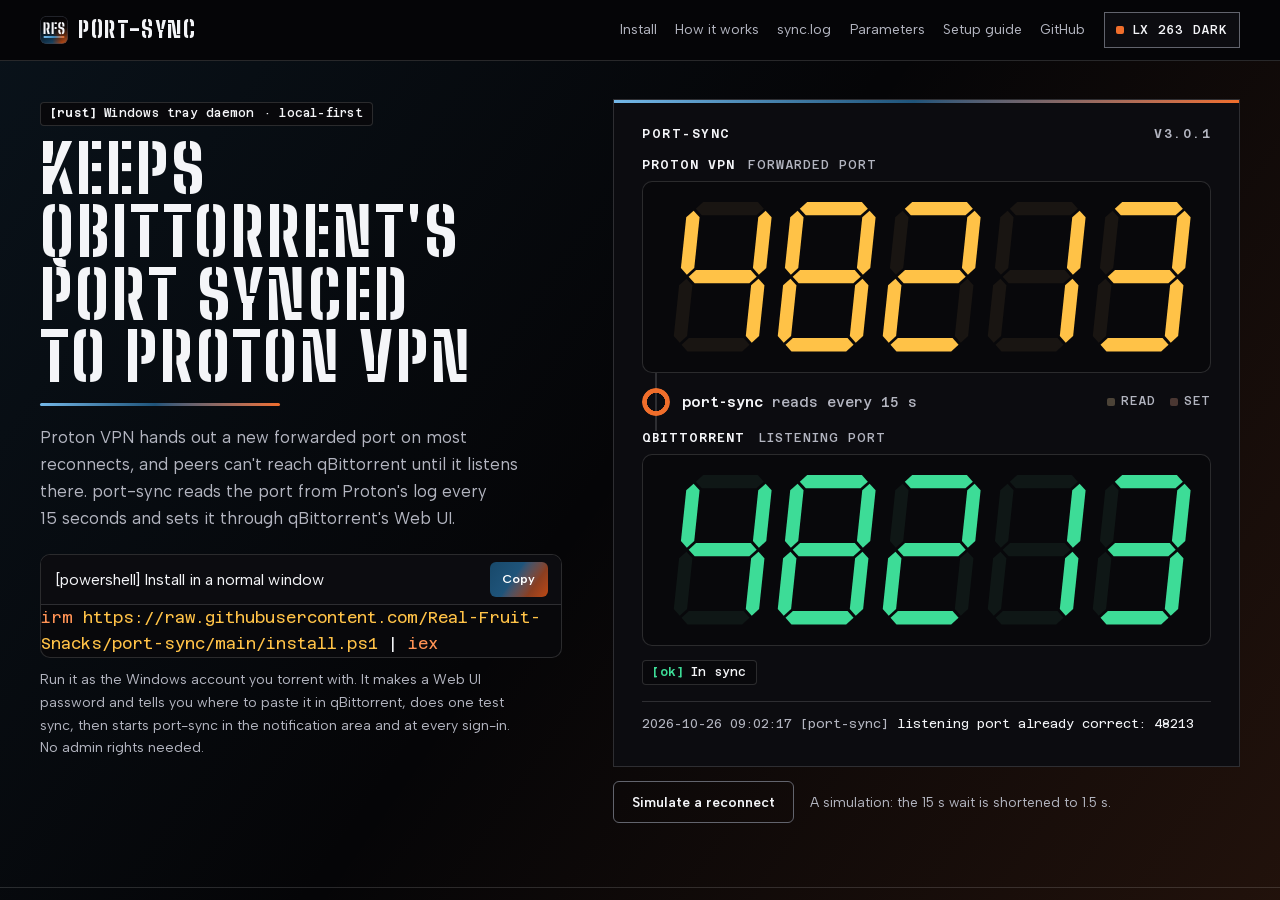
==== commit 853b9dc2: "chore(release): v3.0.1" ====
--- a/docs/index.html
+++ b/docs/index.html
@@ -95,7 +95,7 @@
 
     <figure class="panel" aria-labelledby="panel-cap">
       <div class="plate">
-        <p class="model" aria-hidden="true"><span>PORT-SYNC</span><span>v3.0.0</span></p>
+        <p class="model" aria-hidden="true"><span>PORT-SYNC</span><span>v3.0.1</span></p>
 
         <div class="readout src">
           <p class="legend"><b>Proton VPN</b> forwarded port</p>
--- a/docs/rfs.css
+++ b/docs/rfs.css
@@ -6,7 +6,6 @@
   color-scheme: dark;
 
   --rfs-in-oklab: ;
-  --rfs-in-oklch: ;
 
   /* Physical Cyclorama stops */
   --rfs-steel: #1f547a;
@@ -158,7 +157,6 @@
 @supports (background: linear-gradient(in oklab, white, black)) {
   :root {
     --rfs-in-oklab: in oklab;
-    --rfs-in-oklch: in oklch;
   }
 }
 
@@ -262,6 +260,12 @@
   overflow-x: auto;
 }
 
+/* Lock viewport scroll when using .rfs-shell so scrollbars start strictly below top chrome */
+html:has(> body.rfs-shell) {
+  height: 100%;
+  overflow: hidden;
+}
+
 /* Reduced transparency: remove glass/blur translucency */
 @media (prefers-reduced-transparency: reduce) {
   :root {
@@ -287,7 +291,7 @@
     --rfs-line: #cfd5dc;
     --rfs-line-strong: #6e7682;
   }
-  :where(body) {
+  :where(html, body) {
     background: #ffffff !important;
     color: #0d1016 !important;
     height: auto !important;
--- a/docs/rfs-components.css
+++ b/docs/rfs-components.css
@@ -840,7 +840,9 @@
   border-bottom: 1px solid var(--rfs-line);
 }
 
-.rfs-tablist::-webkit-scrollbar { display: none; }
+@supports not (scrollbar-width: none) {
+  .rfs-tablist::-webkit-scrollbar { display: none; }
+}
 
 .rfs-tablist [role="tab"] {
   flex: none;
--- a/docs/styles.css
+++ b/docs/styles.css
@@ -57,7 +57,7 @@
 
 /* ---------- base reset ---------- */
 *, *::before, *::after { box-sizing: border-box; }
-html { background: var(--rfs-bg); -webkit-text-size-adjust: 100%; }
+html { height: 100%; overflow: hidden; background: var(--rfs-bg); -webkit-text-size-adjust: 100%; }
 body {
   margin: 0;
   padding: 0;
@@ -105,8 +105,7 @@
 .page-scroll {
   position: relative;
   background:
-    radial-gradient(62% 48% at 14% 0%, color-mix(in oklab, var(--rfs-steel) 24%, transparent), transparent 68%),
-    radial-gradient(56% 44% at 88% 4%, color-mix(in oklab, var(--rfs-beacon) 16%, transparent), transparent 68%),
+    linear-gradient(125deg in oklab, color-mix(in oklab, var(--rfs-steel) 16%, transparent) 0%, transparent 48%, color-mix(in oklab, var(--rfs-beacon) 12%, transparent) 100%),
     var(--rfs-bg);
 }
 @media (prefers-reduced-motion: no-preference) { .page-scroll { scroll-behavior: smooth; } }
@@ -133,7 +132,7 @@
 .theme-btn .t-light { display: none; }
 :root[data-theme="light"] .theme-btn .t-dark { display: none; }
 :root[data-theme="light"] .theme-btn .t-light { display: inline; }
-@media (max-width: 920px) { .top-nav a:not(:last-child):not(.keep) { display: none; } }
+@media (max-width: 780px) { .top-nav a:not(:last-child):not(.keep) { display: none; } }
 @media (max-width: 560px) {
   .top-nav { display: none; }
   .theme-btn { margin-left: auto; padding: .42rem .58rem; font-size: .7rem; gap: .38rem; }
@@ -294,7 +293,7 @@
 .path ol li::marker { font-family: var(--rfs-font-mono); font-weight: 600; color: var(--rfs-beacon-ink); }
 .n-src { color: var(--rfs-accent); font-weight: 600; }
 .n-dst { color: var(--rfs-signal); font-weight: 600; }
-@media (max-width: 900px) { .path { grid-template-columns: minmax(0, 1fr); } }
+@media (max-width: 1040px) { .path { grid-template-columns: minmax(0, 1fr); gap: 1rem; } }
 
 table { width: 100%; border-collapse: collapse; font-size: .92rem; }
 th {
@@ -329,16 +328,35 @@
 .tested li { padding-left: 1.1rem; position: relative; color: var(--rfs-mute); }
 .tested li::before { content: ""; position: absolute; left: 0; top: .75em; width: 6px; height: 2px; background: var(--rfs-steel-ink); }
 .tested li b { color: var(--rfs-text); font-weight: 600; }
-@media (max-width: 900px) { .config-grid, .tested-grid { grid-template-columns: minmax(0, 1fr); } }
+@media (max-width: 960px) { .config-grid, .tested-grid { grid-template-columns: minmax(0, 1fr); } }
 
 footer { border-top: 1px solid var(--rfs-line); padding: 1.75rem 0; color: var(--rfs-mute); font-size: .84rem; }
 .footer-inner { display: flex; flex-wrap: wrap; justify-content: space-between; gap: .5rem 2rem; }
 footer p { margin: 0; }
 footer a { color: var(--rfs-text); text-decoration-color: var(--rfs-line-strong); }
 
-@media (max-width: 900px) {
-  .hero-grid { grid-template-columns: minmax(0, 1fr); grid-template-areas: "head" "panel" "rest"; grid-template-rows: auto; }
-  .panel { max-width: 640px; }
+@media (max-width: 1040px) {
+  .hero { padding-top: 1.5rem; }
+  .hero-grid { grid-template-columns: minmax(0, 1fr); grid-template-areas: "head" "panel" "rest"; grid-template-rows: auto; row-gap: 1.25rem; }
+  .hero .panel { width: 100%; max-width: 100%; }
+  .hero-rest .sub { max-width: 68ch; margin-bottom: 1rem; }
+  .install .rfs-code-card pre { font-size: .78rem; white-space: pre; overflow-x: auto; }
+  .install-note { max-width: 68ch; }
+}
+@media (min-width: 640px) and (max-width: 1040px) {
+  .plate {
+    display: grid;
+    grid-template-columns: minmax(0, 1fr) minmax(0, 1fr);
+    column-gap: 1.25rem;
+    align-items: start;
+    padding: 18px 22px;
+  }
+  .model { grid-column: 1 / -1; margin-bottom: .85rem; }
+  .src { grid-column: 1; grid-row: 2; }
+  .dst { grid-column: 2; grid-row: 2; }
+  .link { grid-column: 1 / -1; grid-row: 3; padding: .75rem 0 .2rem; }
+  .link .wire { display: none; }
+  .tail { grid-column: 1 / -1; grid-row: 4; margin-top: .65rem; min-height: auto; }
 }
 @media (max-width: 480px) {
   .lamps { gap: .6rem; }
@@ -346,7 +364,7 @@
 }
 
 @media print {
-  .rfs-shell { height: auto; overflow: visible; }
+  html, .rfs-shell { height: auto; overflow: visible; }
   .rfs-scroll-region { overflow: visible; }
   .top-nav, .theme-btn, .replay, .copy, .rfs-skip { display: none; }
 }
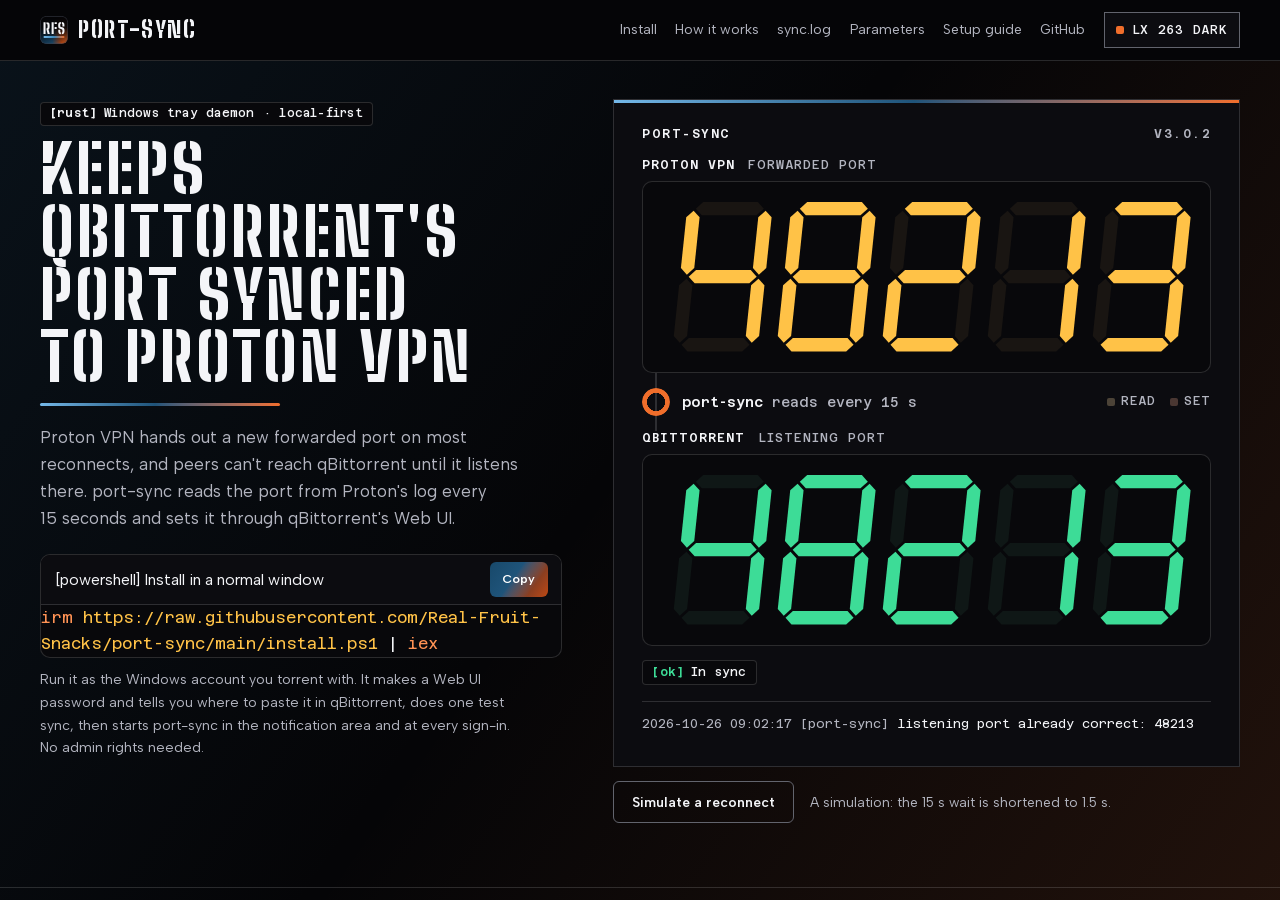
==== commit 3212306a: "feat: upgrade app.ico to 9-size 16-256px and add Cyclorama Dawn tray chrome (v3.0.2)" ====
--- a/docs/index.html
+++ b/docs/index.html
@@ -95,7 +95,7 @@
 
     <figure class="panel" aria-labelledby="panel-cap">
       <div class="plate">
-        <p class="model" aria-hidden="true"><span>PORT-SYNC</span><span>v3.0.1</span></p>
+        <p class="model" aria-hidden="true"><span>PORT-SYNC</span><span>v3.0.2</span></p>
 
         <div class="readout src">
           <p class="legend"><b>Proton VPN</b> forwarded port</p>
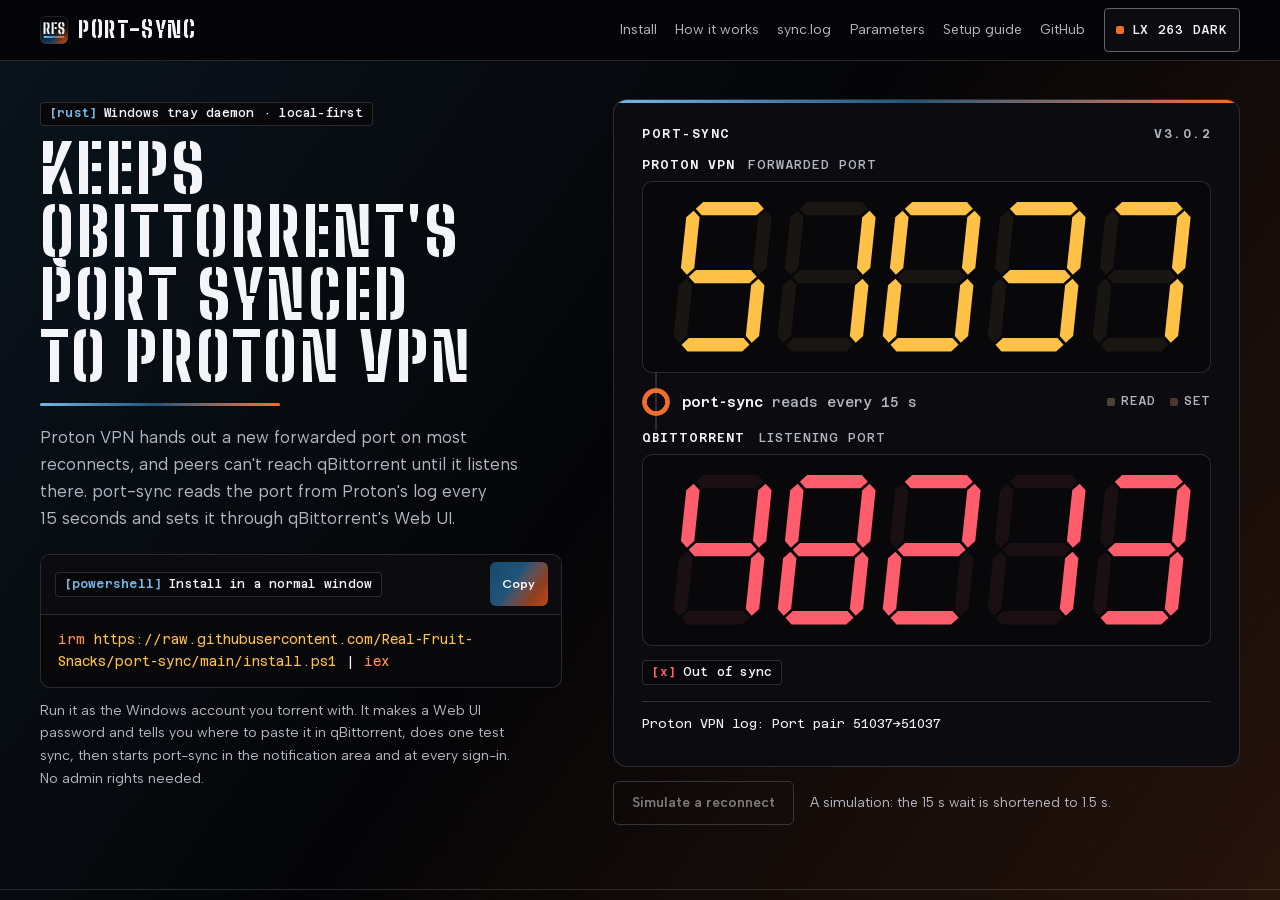
==== commit b84a838e: "fix(docs): resolve Cyclorama Dawn v2.1.0 Pages tokens, wash, and theme sync defects" ====
--- a/docs/index.html
+++ b/docs/index.html
@@ -24,7 +24,7 @@
 <script>
   (function () {
     try {
-      var t = localStorage.getItem('rfs-theme');
+      var t = localStorage.getItem('rfs-theme') || localStorage.getItem('color-scheme');
       if (t === 'light' || t === 'dayshift') {
         document.documentElement.dataset.theme = 'light';
         var cs = document.querySelector('meta[name="color-scheme"]');
@@ -74,7 +74,7 @@
 <section class="hero" aria-labelledby="hero-h">
   <div class="wrap hero-grid">
     <div class="hero-head">
-      <span class="rfs-badge"><span class="k">[rust]</span> Windows tray daemon · local-first</span>
+      <span class="rfs-badge b-steel"><span class="k">[rust]</span> Windows tray daemon · local-first</span>
       <h1 id="hero-h">KEEPS QBITTORRENT'S PORT SYNCED TO PROTON&nbsp;VPN</h1>
       <div class="horizon-rule" aria-hidden="true"></div>
     </div>
@@ -84,10 +84,10 @@
       <div class="install" id="install">
         <div class="rfs-code-card">
           <div class="rfs-code-head">
-            <span class="rfs-code-lang"><span class="k">[powershell]</span> Install in a normal window</span>
+            <span class="rfs-badge b-steel"><span class="k">[powershell]</span> Install in a normal window</span>
             <button class="rfs-btn rfs-btn-horizon rfs-btn-sm copy" type="button" data-copy="irm https://raw.githubusercontent.com/Real-Fruit-Snacks/port-sync/main/install.ps1 | iex">Copy</button>
           </div>
-          <pre><code><span class="rfs-tok-fn">irm</span> <span class="rfs-tok-str">https://raw.githubusercontent.com/Real-Fruit-Snacks/port-sync/main/install.ps1</span> | <span class="rfs-tok-fn">iex</span></code></pre>
+          <pre class="rfs-code-block"><code><span class="rfs-tok-fn">irm</span> <span class="rfs-tok-str">https://raw.githubusercontent.com/Real-Fruit-Snacks/port-sync/main/install.ps1</span> | <span class="rfs-tok-fn">iex</span></code></pre>
         </div>
         <p class="install-note">Run it as the Windows account you torrent with. It makes a Web UI password and tells you where to paste it in qBittorrent, does one test sync, then starts port-sync in the notification area and at every sign-in. No admin rights needed.</p>
       </div>
@@ -112,7 +112,7 @@
         <div class="readout dst" id="dst" data-state="sync">
           <p class="legend"><b>qBittorrent</b> listening port</p>
           <div class="window"><span class="digits" id="d-dst" aria-hidden="true"><svg class="dg" data-d="4" viewBox="0 0 64 112"><use class="a" href="#sa"/><use class="b" href="#sb"/><use class="c" href="#sc"/><use class="d" href="#sd"/><use class="e" href="#se"/><use class="f" href="#sf"/><use class="g" href="#sg"/></svg><svg class="dg" data-d="8" viewBox="0 0 64 112"><use class="a" href="#sa"/><use class="b" href="#sb"/><use class="c" href="#sc"/><use class="d" href="#sd"/><use class="e" href="#se"/><use class="f" href="#sf"/><use class="g" href="#sg"/></svg><svg class="dg" data-d="2" viewBox="0 0 64 112"><use class="a" href="#sa"/><use class="b" href="#sb"/><use class="c" href="#sc"/><use class="d" href="#sd"/><use class="e" href="#se"/><use class="f" href="#sf"/><use class="g" href="#sg"/></svg><svg class="dg" data-d="1" viewBox="0 0 64 112"><use class="a" href="#sa"/><use class="b" href="#sb"/><use class="c" href="#sc"/><use class="d" href="#sd"/><use class="e" href="#se"/><use class="f" href="#sf"/><use class="g" href="#sg"/></svg><svg class="dg" data-d="3" viewBox="0 0 64 112"><use class="a" href="#sa"/><use class="b" href="#sb"/><use class="c" href="#sc"/><use class="d" href="#sd"/><use class="e" href="#se"/><use class="f" href="#sf"/><use class="g" href="#sg"/></svg></span></div>
-          <p class="status"><span class="rfs-badge status-sync"><span class="k">[ok]</span> In sync</span><span class="rfs-badge status-off"><span class="k">[x]</span> Out of sync</span></p>
+          <p class="status"><span class="rfs-badge b-ok status-sync"><span class="k">[ok]</span> In sync</span><span class="rfs-badge b-fail status-off"><span class="k">[x]</span> Out of sync</span></p>
         </div>
 
         <p class="tail" id="tail" aria-live="polite"><span class="ts">2026-10-26 09:02:17 [port-sync]</span> listening port already correct: 48213</p>
@@ -136,7 +136,7 @@
 
 <section id="how" class="how" aria-labelledby="how-h">
   <div class="wrap">
-    <span class="rfs-badge"><span class="k">[loop]</span> Every 15 seconds</span>
+    <span class="rfs-badge b-beacon"><span class="k">[loop]</span> Every 15 seconds</span>
     <h2 id="how-h">THE LOOP</h2>
     <div class="path">
       <div class="term-in">
@@ -167,19 +167,19 @@
 
 <section id="log" class="log" aria-labelledby="log-h">
   <div class="wrap">
-    <span class="rfs-badge"><span class="k">[log]</span> Diagnostics</span>
+    <span class="rfs-badge b-steel"><span class="k">[log]</span> Diagnostics</span>
     <h2 id="log-h">WHAT SYNC.LOG TELLS YOU</h2>
     <p class="lede">One line per change, in <code>%LOCALAPPDATA%\port-sync\sync.log</code>. A condition that repeats is written once.</p>
     <table class="alarms">
       <thead><tr><th scope="col">Status</th><th scope="col">Line</th><th scope="col">Means</th></tr></thead>
       <tbody>
-        <tr data-k="ok"><td><span class="rfs-badge"><span class="k is-ok">[ok]</span></span></td><td><code>listening port updated: 49160 -&gt; 48213</code></td><td><b>Fixed.</b> qBittorrent now listens on Proton's port.</td></tr>
-        <tr data-k="ok"><td><span class="rfs-badge"><span class="k is-ok">[ok]</span></span></td><td><code>listening port already correct: 48213</code></td><td><b>Checked.</b> Nothing to change.</td></tr>
-        <tr data-k="wait"><td><span class="rfs-badge"><span class="k is-warn">[!]</span></span></td><td><code>VPN adapter 'ProtonVPN' is not up - waiting</code></td><td><b>Waiting</b> for the VPN to connect.</td></tr>
-        <tr data-k="wait"><td><span class="rfs-badge"><span class="k is-warn">[!]</span></span></td><td><code>no forwarded port in the Proton VPN log yet - waiting</code></td><td><b>Waiting.</b> Port forwarding is off, or a Proton update changed the log line. Nothing else breaks.</td></tr>
-        <tr data-k="wait"><td><span class="rfs-badge"><span class="k is-warn">[!]</span></span></td><td><code>qBittorrent Web UI not reachable (not running?) - will retry</code></td><td><b>Retrying.</b> Start qBittorrent; the port lands within 60&nbsp;s.</td></tr>
-        <tr data-k="fail"><td><span class="rfs-badge"><span class="k is-fail">[x]</span></span></td><td><code>Web UI login rejected (wrong password, or address banned)</code></td><td><b>Stopped</b> for 30&nbsp;minutes, or until the password file changes. Fix the password, then quit and reopen qBittorrent.</td></tr>
-        <tr data-k="fail"><td><span class="rfs-badge"><span class="k is-fail">[x]</span></span></td><td><code>can't decrypt …\qbit-pass.txt</code></td><td><b>Wrong account.</b> The file opens only for the Windows account that made it. Re-run the installer as the account you torrent with.</td></tr>
+        <tr data-k="ok"><td><span class="rfs-badge b-ok"><span class="k is-ok">[ok]</span></span></td><td><code>listening port updated: 49160 -&gt; 48213</code></td><td><b>Fixed.</b> qBittorrent now listens on Proton's port.</td></tr>
+        <tr data-k="ok"><td><span class="rfs-badge b-ok"><span class="k is-ok">[ok]</span></span></td><td><code>listening port already correct: 48213</code></td><td><b>Checked.</b> Nothing to change.</td></tr>
+        <tr data-k="wait"><td><span class="rfs-badge b-warn"><span class="k is-warn">[!]</span></span></td><td><code>VPN adapter 'ProtonVPN' is not up - waiting</code></td><td><b>Waiting</b> for the VPN to connect.</td></tr>
+        <tr data-k="wait"><td><span class="rfs-badge b-warn"><span class="k is-warn">[!]</span></span></td><td><code>no forwarded port in the Proton VPN log yet - waiting</code></td><td><b>Waiting.</b> Port forwarding is off, or a Proton update changed the log line. Nothing else breaks.</td></tr>
+        <tr data-k="wait"><td><span class="rfs-badge b-warn"><span class="k is-warn">[!]</span></span></td><td><code>qBittorrent Web UI not reachable (not running?) - will retry</code></td><td><b>Retrying.</b> Start qBittorrent; the port lands within 60&nbsp;s.</td></tr>
+        <tr data-k="fail"><td><span class="rfs-badge b-fail"><span class="k is-fail">[x]</span></span></td><td><code>Web UI login rejected (wrong password, or address banned)</code></td><td><b>Stopped</b> for 30&nbsp;minutes, or until the password file changes. Fix the password, then quit and reopen qBittorrent.</td></tr>
+        <tr data-k="fail"><td><span class="rfs-badge b-fail"><span class="k is-fail">[x]</span></span></td><td><code>can't decrypt …\qbit-pass.txt</code></td><td><b>Wrong account.</b> The file opens only for the Windows account that made it. Re-run the installer as the account you torrent with.</td></tr>
       </tbody>
     </table>
   </div>
@@ -187,36 +187,36 @@
 
 <section id="use" class="use" aria-labelledby="use-h">
   <div class="wrap">
-    <span class="rfs-badge"><span class="k">[cli]</span> Operations</span>
+    <span class="rfs-badge b-steel"><span class="k">[cli]</span> Operations</span>
     <h2 id="use-h">DAY TO DAY</h2>
     <div class="cmds">
       <div class="rfs-code-card">
         <div class="rfs-code-head">
-          <span class="rfs-code-lang"><span class="k">[powershell]</span> Watch sync.log</span>
+          <span class="rfs-badge b-steel"><span class="k">[powershell]</span> Watch sync.log</span>
           <button class="rfs-btn rfs-btn-outline rfs-btn-sm" type="button" data-copy='Get-Content "$env:LOCALAPPDATA\port-sync\sync.log" -Wait -Tail 20'>Copy</button>
         </div>
-        <pre><code><span class="rfs-tok-fn">Get-Content</span> <span class="rfs-tok-str">"$env:LOCALAPPDATA\port-sync\sync.log"</span> <span class="rfs-tok-kw">-Wait</span> <span class="rfs-tok-kw">-Tail</span> <span class="rfs-tok-num">20</span></code></pre>
-      </div>
-      <div class="rfs-code-card">
-        <div class="rfs-code-head">
-          <span class="rfs-code-lang"><span class="k">[powershell]</span> Single sync cycle (exit 0 / 1)</span>
+        <pre class="rfs-code-block"><code><span class="rfs-tok-fn">Get-Content</span> <span class="rfs-tok-str">"$env:LOCALAPPDATA\port-sync\sync.log"</span> <span class="rfs-tok-kw">-Wait</span> <span class="rfs-tok-kw">-Tail</span> <span class="rfs-tok-num">20</span></code></pre>
+      </div>
+      <div class="rfs-code-card">
+        <div class="rfs-code-head">
+          <span class="rfs-badge b-steel"><span class="k">[powershell]</span> Single sync cycle (exit 0 / 1)</span>
           <button class="rfs-btn rfs-btn-outline rfs-btn-sm" type="button" data-copy='&amp; "$env:LOCALAPPDATA\port-sync\port-sync.exe" --once | Write-Output'>Copy</button>
         </div>
-        <pre><code>&amp; <span class="rfs-tok-str">"$env:LOCALAPPDATA\port-sync\port-sync.exe"</span> <span class="rfs-tok-kw">--once</span> | <span class="rfs-tok-fn">Write-Output</span></code></pre>
-      </div>
-      <div class="rfs-code-card">
-        <div class="rfs-code-head">
-          <span class="rfs-code-lang"><span class="k">[powershell]</span> Stop running tray app</span>
+        <pre class="rfs-code-block"><code>&amp; <span class="rfs-tok-str">"$env:LOCALAPPDATA\port-sync\port-sync.exe"</span> <span class="rfs-tok-kw">--once</span> | <span class="rfs-tok-fn">Write-Output</span></code></pre>
+      </div>
+      <div class="rfs-code-card">
+        <div class="rfs-code-head">
+          <span class="rfs-badge b-steel"><span class="k">[powershell]</span> Stop running tray app</span>
           <button class="rfs-btn rfs-btn-outline rfs-btn-sm" type="button" data-copy='&amp; "$env:LOCALAPPDATA\port-sync\port-sync.exe" --quit | Write-Output'>Copy</button>
         </div>
-        <pre><code>&amp; <span class="rfs-tok-str">"$env:LOCALAPPDATA\port-sync\port-sync.exe"</span> <span class="rfs-tok-kw">--quit</span> | <span class="rfs-tok-fn">Write-Output</span></code></pre>
-      </div>
-      <div class="rfs-code-card">
-        <div class="rfs-code-head">
-          <span class="rfs-code-lang"><span class="k">[powershell]</span> Uninstall</span>
+        <pre class="rfs-code-block"><code>&amp; <span class="rfs-tok-str">"$env:LOCALAPPDATA\port-sync\port-sync.exe"</span> <span class="rfs-tok-kw">--quit</span> | <span class="rfs-tok-fn">Write-Output</span></code></pre>
+      </div>
+      <div class="rfs-code-card">
+        <div class="rfs-code-head">
+          <span class="rfs-badge b-steel"><span class="k">[powershell]</span> Uninstall</span>
           <button class="rfs-btn rfs-btn-outline rfs-btn-sm" type="button" data-copy='&amp; ([scriptblock]::Create((irm https://raw.githubusercontent.com/Real-Fruit-Snacks/port-sync/main/install.ps1))) -Uninstall'>Copy</button>
         </div>
-        <pre><code>&amp; ([scriptblock]::Create((<span class="rfs-tok-fn">irm</span> <span class="rfs-tok-str">https://raw.githubusercontent.com/Real-Fruit-Snacks/port-sync/main/install.ps1</span>))) <span class="rfs-tok-kw">-Uninstall</span></code></pre>
+        <pre class="rfs-code-block"><code>&amp; ([scriptblock]::Create((<span class="rfs-tok-fn">irm</span> <span class="rfs-tok-str">https://raw.githubusercontent.com/Real-Fruit-Snacks/port-sync/main/install.ps1</span>))) <span class="rfs-tok-kw">-Uninstall</span></code></pre>
       </div>
     </div>
     <p class="note">Coming from 2.x, or <code>proton-qbit-port-sync</code> 1.x: run the same install line. It keeps your password file and any setting you changed, removes the old task (one UAC prompt, for that only), and moves to <code>%LOCALAPPDATA%\port-sync</code>.</p>
@@ -226,12 +226,12 @@
 <section id="config" class="config" aria-labelledby="config-h">
   <div class="wrap config-grid">
     <div>
-      <span class="rfs-badge"><span class="k">[json]</span> Configuration</span>
+      <span class="rfs-badge b-beacon"><span class="k">[json]</span> Configuration</span>
       <h2 id="config-h">SETTINGS</h2>
       <p>The defaults fit the setup guide. To change one, use <b>Edit settings</b> in port-sync's menu: it opens <code>%LOCALAPPDATA%\port-sync\config.json</code>, which can hold only the settings you change. port-sync picks them up within 15&nbsp;seconds.</p>
       <div class="rfs-code-card">
-        <div class="rfs-code-head"><span class="rfs-code-lang"><span class="k">[json]</span> config.json</span></div>
-        <pre><code>{ <span class="rfs-tok-kw">"adapter"</span>: <span class="rfs-tok-str">"ProtonVPN TUN"</span> }</code></pre>
+        <div class="rfs-code-head"><span class="rfs-badge b-steel"><span class="k">[json]</span> config.json</span></div>
+        <pre class="rfs-code-block"><code>{ <span class="rfs-tok-kw">"adapter"</span>: <span class="rfs-tok-str">"ProtonVPN TUN"</span> }</code></pre>
       </div>
     </div>
     <table class="params">
@@ -252,7 +252,7 @@
 <section id="tested" class="tested" aria-labelledby="tested-h">
   <div class="wrap tested-grid">
     <div>
-      <span class="rfs-badge"><span class="k">[ok]</span> Verification</span>
+      <span class="rfs-badge b-ok"><span class="k">[ok]</span> Verification</span>
       <h2 id="tested-h">TESTED ON</h2>
       <ul>
         <li><b>Ubuntu 24.04</b>, qbittorrent-nox 4.6.3: the sync's tests, including against a real Web UI, with simulated Proton log lines.</li>
@@ -261,7 +261,7 @@
       </ul>
     </div>
     <div>
-      <span class="rfs-badge"><span class="k">[!]</span> Limits</span>
+      <span class="rfs-badge b-warn"><span class="k">[!]</span> Limits</span>
       <h2>KNOWN ISSUES</h2>
       <ul>
         <li>Proton doesn't document the <code>Port pair</code> line. If an update changes it, <code>sync.log</code> says so and nothing else breaks.</li>
@@ -275,7 +275,7 @@
 <footer>
   <div class="wrap footer-inner">
     <p>MIT · Not affiliated with Proton AG or the qBittorrent project · Set in Big Shoulders Stencil, Albert Sans, and Azeret Mono.</p>
-    <p><a href="https://github.com/Real-Fruit-Snacks/port-sync">Source</a> · <a href="https://github.com/Real-Fruit-Snacks/port-sync/blob/main/CHANGELOG.md">Changelog</a> · <a href="https://github.com/Real-Fruit-Snacks/port-sync/blob/main/SECURITY.md">Security</a> · <a href="https://real-fruit-snacks.github.io/rfs-brand/">rfs-brand</a> · <a href="https://real-fruit-snacks.github.io/">Real-Fruit-Snacks</a></p>
+    <p><a href="https://github.com/Real-Fruit-Snacks/port-sync">Source</a> · <a href="https://github.com/Real-Fruit-Snacks/port-sync/blob/main/docs/USAGE.md">Usage</a> · <a href="https://github.com/Real-Fruit-Snacks/port-sync/blob/main/CHANGELOG.md">Changelog</a> · <a href="https://github.com/Real-Fruit-Snacks/port-sync/blob/main/SECURITY.md">Security</a> · <a href="https://real-fruit-snacks.github.io/rfs-brand/">rfs-brand</a> · <a href="https://real-fruit-snacks.github.io/">Real-Fruit-Snacks</a></p>
   </div>
 </footer>
 </div>
--- a/docs/styles.css
+++ b/docs/styles.css
@@ -49,10 +49,14 @@
   --wrap: 1200px;
   --gutter: clamp(1rem, 4vw, 2.5rem);
   --glass: var(--rfs-code-bg);
+  --wash-steel: color-mix(in oklab, var(--rfs-steel) 18%, transparent);
+  --wash-beacon: color-mix(in oklab, var(--rfs-beacon) 14%, transparent);
   --ease: cubic-bezier(.2, .7, .2, 1);
 }
 :root[data-theme="light"] {
   --glass: var(--rfs-raised);
+  --wash-steel: color-mix(in oklab, var(--rfs-steel) 30%, transparent);
+  --wash-beacon: color-mix(in oklab, var(--rfs-beacon) 26%, transparent);
 }
 
 /* ---------- base reset ---------- */
@@ -95,8 +99,8 @@
 }
 .rfs-skip {
   position: fixed; left: 1rem; top: -4rem; z-index: 120;
-  padding: .55rem .95rem; background: var(--rfs-beacon-fill); color: var(--rfs-on-beacon);
-  border-radius: var(--rfs-radius-xs); font: 600 .85rem/1 var(--rfs-font-mono); text-decoration: none;
+  padding: .55rem .95rem; background: var(--rfs-primary); color: var(--rfs-on-primary, #FFFFFF);
+  border-radius: 4px; font: 600 .85rem/1 var(--rfs-font-mono); text-decoration: none;
   transition: top .15s ease;
 }
 .rfs-skip:focus { top: .75rem; }
@@ -105,7 +109,7 @@
 .page-scroll {
   position: relative;
   background:
-    linear-gradient(125deg in oklab, color-mix(in oklab, var(--rfs-steel) 16%, transparent) 0%, transparent 48%, color-mix(in oklab, var(--rfs-beacon) 12%, transparent) 100%),
+    linear-gradient(125deg var(--rfs-in-oklab), var(--wash-steel) 0%, transparent 48%, var(--wash-beacon) 100%),
     var(--rfs-bg);
 }
 @media (prefers-reduced-motion: no-preference) { .page-scroll { scroll-behavior: smooth; } }
@@ -113,17 +117,17 @@
 /* ---------- header ---------- */
 .top { background: var(--rfs-bg); border-bottom: 1px solid var(--rfs-line); }
 .top-inner { display: flex; align-items: center; gap: 1.15rem; min-height: 3.75rem; }
-.brand { display: inline-flex; align-items: center; gap: .65rem; text-decoration: none; color: var(--rfs-text); padding-block: .25rem; }
+.brand { display: inline-flex; align-items: center; gap: .65rem; min-height: 44px; text-decoration: none; color: var(--rfs-text); padding-block: .25rem; }
 .brand-tile { display: block; border-radius: 6px; flex: none; }
 .brand-text { font-family: var(--rfs-font-display); font-weight: 800; font-size: 1.45rem; letter-spacing: .06em; line-height: 1; white-space: nowrap; }
 .top-nav { display: flex; align-items: center; gap: 1.15rem; margin-left: auto; font-size: .875rem; }
-.top-nav a { text-decoration: none; color: var(--rfs-mute); padding-block: .4rem; white-space: nowrap; transition: color .18s; }
+.top-nav a { display: inline-flex; align-items: center; min-height: 44px; text-decoration: none; color: var(--rfs-mute); padding-block: .4rem; white-space: nowrap; transition: color .18s; }
 @media (hover: hover) { .top-nav a:hover { color: var(--rfs-text); } }
 .theme-btn {
   display: inline-flex; align-items: center; gap: .45rem;
   font: 500 .75rem/1 var(--rfs-font-mono); letter-spacing: .06em;
   color: var(--rfs-text); background: var(--rfs-surface); border: 1px solid var(--rfs-line-strong);
-  border-radius: var(--rfs-radius-xs); padding: .48rem .72rem; min-height: 2.25rem;
+  border-radius: 4px; padding: .48rem .72rem; min-height: 44px;
   cursor: pointer; white-space: nowrap; flex: none; transition: border-color .18s, background-color .18s;
 }
 @media (hover: hover) { .theme-btn:hover { border-color: var(--rfs-beacon-ink); background: var(--rfs-raised); } }
@@ -168,7 +172,7 @@
 .plate {
   background: var(--rfs-surface);
   border: 1px solid var(--rfs-line);
-  border-radius: var(--rfs-radius-lg);
+  border-radius: 14px;
   padding: clamp(16px, 2.2vw, 28px);
   position: relative;
   overflow: hidden;
@@ -330,17 +334,31 @@
 .tested li b { color: var(--rfs-text); font-weight: 600; }
 @media (max-width: 960px) { .config-grid, .tested-grid { grid-template-columns: minmax(0, 1fr); } }
 
-footer { border-top: 1px solid var(--rfs-line); padding: 1.75rem 0; color: var(--rfs-mute); font-size: .84rem; }
-.footer-inner { display: flex; flex-wrap: wrap; justify-content: space-between; gap: .5rem 2rem; }
+.rfs-code-card > pre { padding: 0.9rem 1.05rem; white-space: var(--rfs-code-wrap); overflow-wrap: var(--rfs-code-overflow-wrap); }
+.rfs-btn, .rfs-btn-sm { min-height: 44px; }
+
+footer { border-top: 1px solid var(--rfs-line); padding: 1.25rem 0; color: var(--rfs-mute); font-size: .84rem; }
+.footer-inner { display: flex; flex-wrap: wrap; align-items: center; justify-content: space-between; gap: .5rem 2rem; }
 footer p { margin: 0; }
-footer a { color: var(--rfs-text); text-decoration-color: var(--rfs-line-strong); }
+footer a { display: inline-flex; align-items: center; min-height: 44px; color: var(--rfs-text); text-decoration-color: var(--rfs-line-strong); }
+
+::view-transition-old(root),
+::view-transition-new(root) { animation: none; mix-blend-mode: normal; }
+@media (prefers-reduced-motion: reduce) {
+  ::view-transition-group(*),
+  ::view-transition-old(*),
+  ::view-transition-new(*) { animation: none !important; }
+}
+@media (pointer: coarse) {
+  .rfs-toast-close { min-width: 44px; min-height: 44px; }
+}
 
 @media (max-width: 1040px) {
   .hero { padding-top: 1.5rem; }
   .hero-grid { grid-template-columns: minmax(0, 1fr); grid-template-areas: "head" "panel" "rest"; grid-template-rows: auto; row-gap: 1.25rem; }
   .hero .panel { width: 100%; max-width: 100%; }
   .hero-rest .sub { max-width: 68ch; margin-bottom: 1rem; }
-  .install .rfs-code-card pre { font-size: .78rem; white-space: pre; overflow-x: auto; }
+  .install .rfs-code-card pre { font-size: .78rem; }
   .install-note { max-width: 68ch; }
 }
 @media (min-width: 640px) and (max-width: 1040px) {
